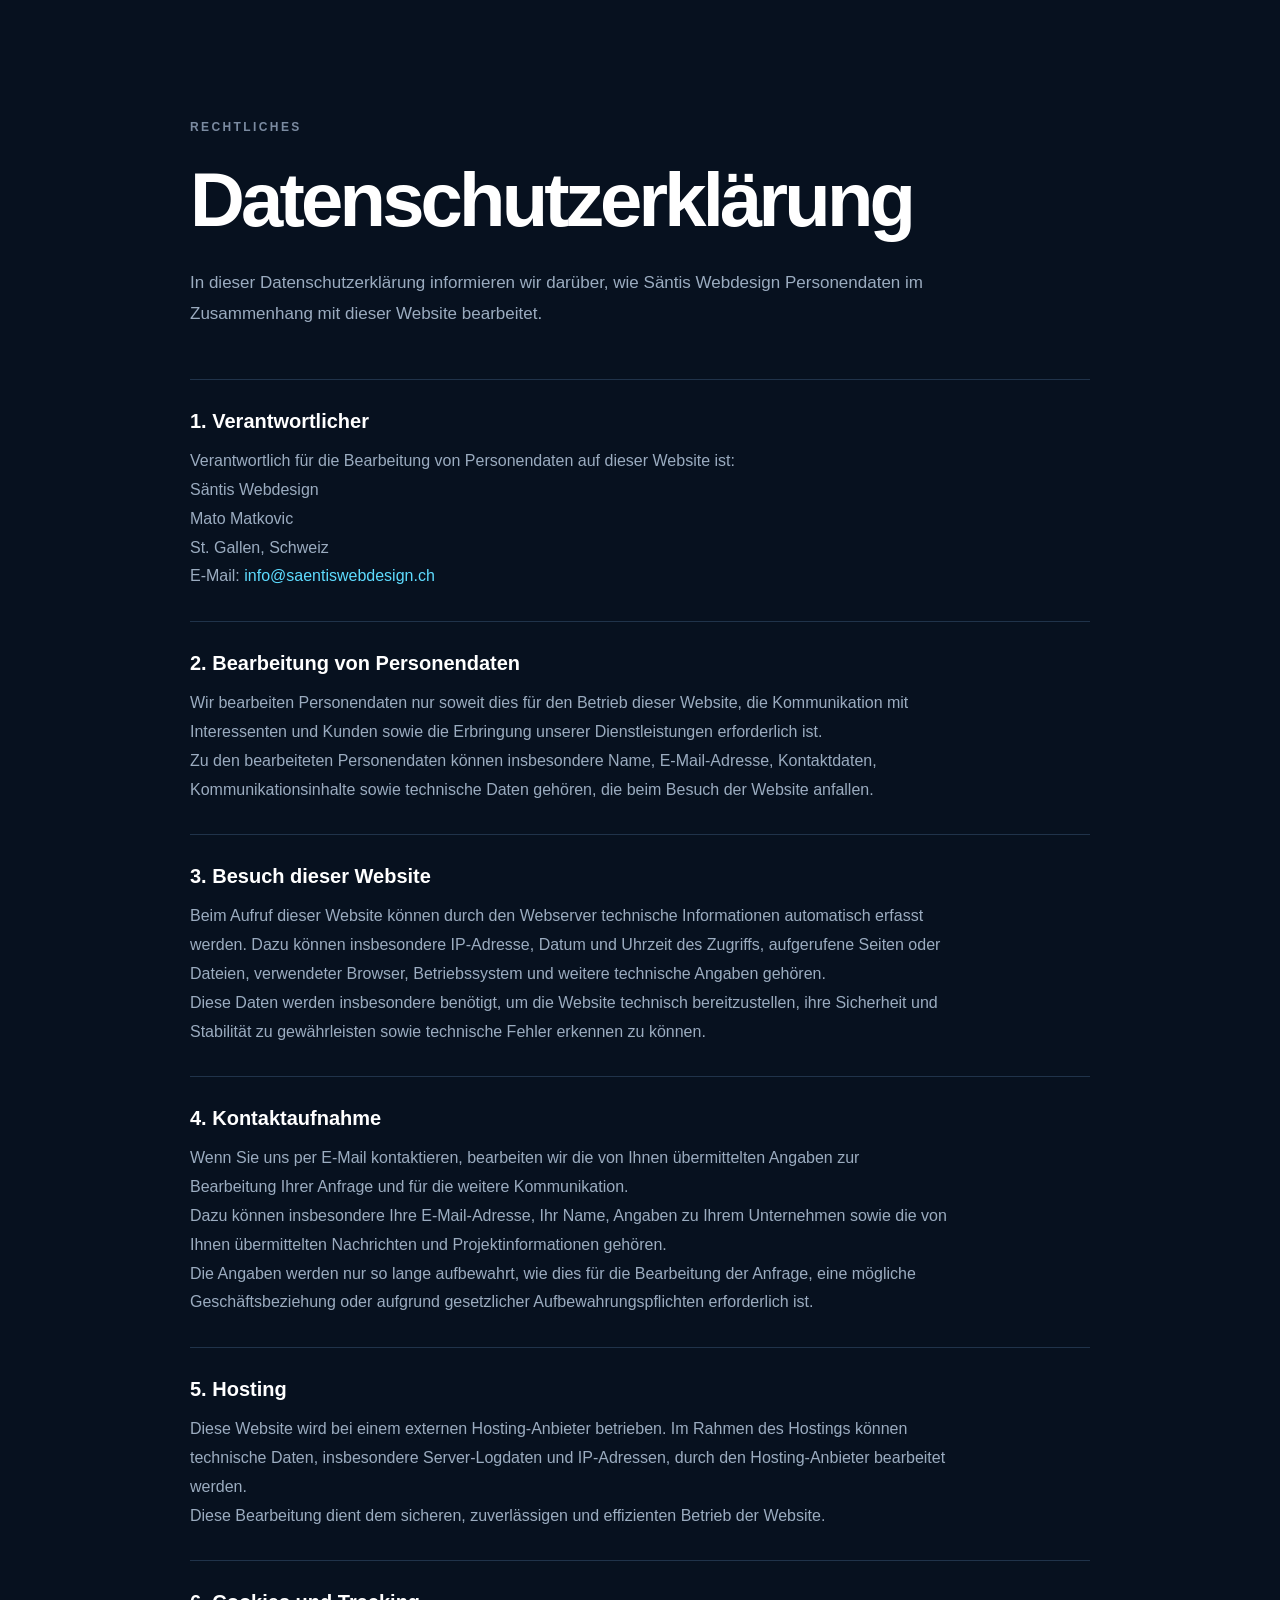
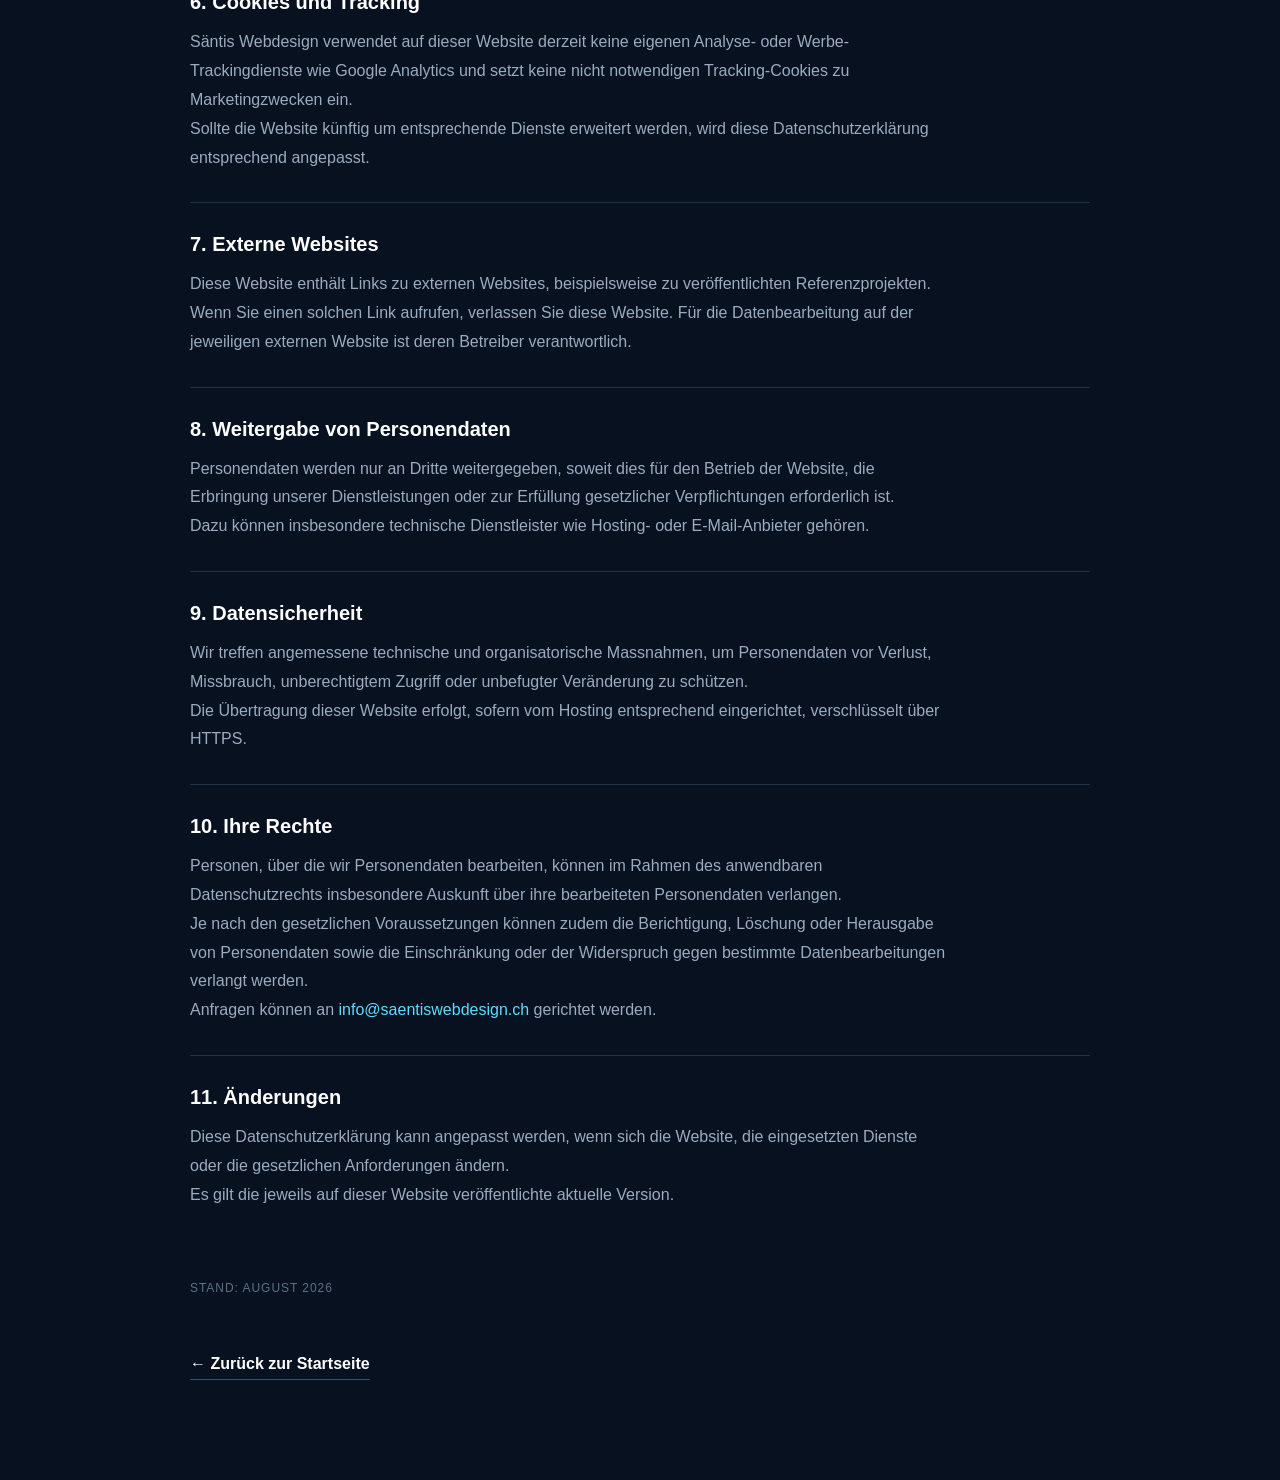
==== datenschutz.html @ 64144d72 "Saentis Webdesign Version 1.1" ====
<!DOCTYPE html>
<html lang="de">

<head>
    <meta charset="UTF-8">
    <meta name="viewport" content="width=device-width, initial-scale=1.0">

    <title>Datenschutz | Säntis Webdesign</title>

    <meta
        name="description"
        content="Datenschutzerklärung von Säntis Webdesign."
    >

    <meta name="robots" content="noindex, follow">
    <meta name="theme-color" content="#07111f">

    <link rel="stylesheet" href="style.css?v=1.1">
</head>

<body>

<main class="legal-page">

    <div class="legal-container">

        <p class="section-index">
            RECHTLICHES
        </p>

        <h1>Datenschutzerklärung</h1>

        <p class="legal-intro">
            In dieser Datenschutzerklärung informieren wir darüber,
            wie Säntis Webdesign Personendaten im Zusammenhang mit
            dieser Website bearbeitet.
        </p>


        <!-- ==========================================
             1. VERANTWORTLICHER
        =========================================== -->

        <section class="legal-section">

            <h2>1. Verantwortlicher</h2>

            <p>
                Verantwortlich für die Bearbeitung von Personendaten
                auf dieser Website ist:
            </p>

            <p>
                Säntis Webdesign<br>
                Mato Matkovic<br>
                St. Gallen, Schweiz
            </p>

            <p>
                E-Mail:
                <a href="mailto:info@saentiswebdesign.ch">
                    info@saentiswebdesign.ch
                </a>
            </p>

        </section>


        <!-- ==========================================
             2. ALLGEMEINE DATENBEARBEITUNG
        =========================================== -->

        <section class="legal-section">

            <h2>2. Bearbeitung von Personendaten</h2>

            <p>
                Wir bearbeiten Personendaten nur soweit dies für den
                Betrieb dieser Website, die Kommunikation mit
                Interessenten und Kunden sowie die Erbringung unserer
                Dienstleistungen erforderlich ist.
            </p>

            <p>
                Zu den bearbeiteten Personendaten können insbesondere
                Name, E-Mail-Adresse, Kontaktdaten, Kommunikationsinhalte
                sowie technische Daten gehören, die beim Besuch der
                Website anfallen.
            </p>

        </section>


        <!-- ==========================================
             3. WEBSITE / SERVER LOGS
        =========================================== -->

        <section class="legal-section">

            <h2>3. Besuch dieser Website</h2>

            <p>
                Beim Aufruf dieser Website können durch den Webserver
                technische Informationen automatisch erfasst werden.
                Dazu können insbesondere IP-Adresse, Datum und Uhrzeit
                des Zugriffs, aufgerufene Seiten oder Dateien,
                verwendeter Browser, Betriebssystem und weitere
                technische Angaben gehören.
            </p>

            <p>
                Diese Daten werden insbesondere benötigt, um die Website
                technisch bereitzustellen, ihre Sicherheit und Stabilität
                zu gewährleisten sowie technische Fehler erkennen zu
                können.
            </p>

        </section>


        <!-- ==========================================
             4. KONTAKTAUFNAHME
        =========================================== -->

        <section class="legal-section">

            <h2>4. Kontaktaufnahme</h2>

            <p>
                Wenn Sie uns per E-Mail kontaktieren, bearbeiten wir die
                von Ihnen übermittelten Angaben zur Bearbeitung Ihrer
                Anfrage und für die weitere Kommunikation.
            </p>

            <p>
                Dazu können insbesondere Ihre E-Mail-Adresse, Ihr Name,
                Angaben zu Ihrem Unternehmen sowie die von Ihnen
                übermittelten Nachrichten und Projektinformationen
                gehören.
            </p>

            <p>
                Die Angaben werden nur so lange aufbewahrt, wie dies für
                die Bearbeitung der Anfrage, eine mögliche
                Geschäftsbeziehung oder aufgrund gesetzlicher
                Aufbewahrungspflichten erforderlich ist.
            </p>

        </section>


        <!-- ==========================================
             5. HOSTING
        =========================================== -->

        <section class="legal-section">

            <h2>5. Hosting</h2>

            <p>
                Diese Website wird bei einem externen Hosting-Anbieter
                betrieben. Im Rahmen des Hostings können technische
                Daten, insbesondere Server-Logdaten und IP-Adressen,
                durch den Hosting-Anbieter bearbeitet werden.
            </p>

            <p>
                Diese Bearbeitung dient dem sicheren, zuverlässigen und
                effizienten Betrieb der Website.
            </p>

        </section>


        <!-- ==========================================
             6. COOKIES / TRACKING
        =========================================== -->

        <section class="legal-section">

            <h2>6. Cookies und Tracking</h2>

            <p>
                Säntis Webdesign verwendet auf dieser Website derzeit
                keine eigenen Analyse- oder Werbe-Trackingdienste wie
                Google Analytics und setzt keine nicht notwendigen
                Tracking-Cookies zu Marketingzwecken ein.
            </p>

            <p>
                Sollte die Website künftig um entsprechende Dienste
                erweitert werden, wird diese Datenschutzerklärung
                entsprechend angepasst.
            </p>

        </section>


        <!-- ==========================================
             7. EXTERNE LINKS
        =========================================== -->

        <section class="legal-section">

            <h2>7. Externe Websites</h2>

            <p>
                Diese Website enthält Links zu externen Websites,
                beispielsweise zu veröffentlichten Referenzprojekten.
            </p>

            <p>
                Wenn Sie einen solchen Link aufrufen, verlassen Sie
                diese Website. Für die Datenbearbeitung auf der
                jeweiligen externen Website ist deren Betreiber
                verantwortlich.
            </p>

        </section>


        <!-- ==========================================
             8. WEITERGABE
        =========================================== -->

        <section class="legal-section">

            <h2>8. Weitergabe von Personendaten</h2>

            <p>
                Personendaten werden nur an Dritte weitergegeben,
                soweit dies für den Betrieb der Website, die Erbringung
                unserer Dienstleistungen oder zur Erfüllung gesetzlicher
                Verpflichtungen erforderlich ist.
            </p>

            <p>
                Dazu können insbesondere technische Dienstleister wie
                Hosting- oder E-Mail-Anbieter gehören.
            </p>

        </section>


        <!-- ==========================================
             9. DATENSICHERHEIT
        =========================================== -->

        <section class="legal-section">

            <h2>9. Datensicherheit</h2>

            <p>
                Wir treffen angemessene technische und organisatorische
                Massnahmen, um Personendaten vor Verlust, Missbrauch,
                unberechtigtem Zugriff oder unbefugter Veränderung zu
                schützen.
            </p>

            <p>
                Die Übertragung dieser Website erfolgt, sofern vom
                Hosting entsprechend eingerichtet, verschlüsselt über
                HTTPS.
            </p>

        </section>


        <!-- ==========================================
             10. RECHTE
        =========================================== -->

        <section class="legal-section">

            <h2>10. Ihre Rechte</h2>

            <p>
                Personen, über die wir Personendaten bearbeiten, können
                im Rahmen des anwendbaren Datenschutzrechts insbesondere
                Auskunft über ihre bearbeiteten Personendaten verlangen.
            </p>

            <p>
                Je nach den gesetzlichen Voraussetzungen können zudem
                die Berichtigung, Löschung oder Herausgabe von
                Personendaten sowie die Einschränkung oder der
                Widerspruch gegen bestimmte Datenbearbeitungen verlangt
                werden.
            </p>

            <p>
                Anfragen können an
                <a href="mailto:info@saentiswebdesign.ch">
                    info@saentiswebdesign.ch
                </a>
                gerichtet werden.
            </p>

        </section>


        <!-- ==========================================
             11. ÄNDERUNGEN
        =========================================== -->

        <section class="legal-section">

            <h2>11. Änderungen</h2>

            <p>
                Diese Datenschutzerklärung kann angepasst werden,
                wenn sich die Website, die eingesetzten Dienste oder
                die gesetzlichen Anforderungen ändern.
            </p>

            <p>
                Es gilt die jeweils auf dieser Website veröffentlichte
                aktuelle Version.
            </p>

        </section>


        <p class="legal-update">
            Stand: August 2026
        </p>


        <a class="legal-back" href="index.html">
            ← Zurück zur Startseite
        </a>

    </div>

</main>

</body>
</html>
---- style.css ----
/* ==================================================
   SÄNTIS WEBDESIGN — VERSION 1.1
   Strukturiert, responsiv, ohne doppelte Regelblöcke
================================================== */

/* ==================================================
   1. DESIGN TOKENS
================================================== */
:root {
    --navy: #07111f;
    --navy-2: #0b1829;
    --navy-3: #10243a;
    --blue: #2f80ff;
    --cyan: #5edcff;
    --ink: #0c1a2f;
    --muted: #65758c;
    --line: #dce4ee;
    --soft: #f3f6fa;
    --white: #fff;

    --max: 1440px;
    --section-x: clamp(20px, 3vw, 42px);
    --section-y: clamp(92px, 8vw, 140px);

    --r-sm: 10px;
    --r-md: 16px;
    --r-lg: 22px;
    --r-xl: 28px;

    --shadow: 0 24px 70px rgba(11, 34, 66, .12);
    --ease: cubic-bezier(.2, .75, .25, 1);
}

/* ==================================================
   2. RESET / GLOBAL
================================================== */
* { box-sizing: border-box; }
html { scroll-behavior: smooth; scroll-padding-top: 92px; }
body {
    margin: 0;
    overflow-x: hidden;
    font-family: Inter, ui-sans-serif, -apple-system, BlinkMacSystemFont, "Segoe UI", sans-serif;
    color: var(--ink);
    background: var(--white);
}
a { color: inherit; text-decoration: none; }
img { display: block; max-width: 100%; }
button { font: inherit; }
::selection { color: var(--navy); background: var(--cyan); }

.container { width: min(100%, var(--max)); margin-inline: auto; }
.section { padding: var(--section-y) var(--section-x); }

.section-index,
.kicker {
    margin: 0;
    color: #7b8ba1;
    font-size: 12px;
    font-weight: 800;
    letter-spacing: .2em;
    text-transform: uppercase;
}
.section-index { margin-bottom: 28px; }
.section-index.light { color: #7891ae; }

.section-lead {
    max-width: 520px;
    margin: 0;
    color: var(--muted);
    font-size: 17px;
    line-height: 1.75;
}

.title { margin: 0; letter-spacing: -.045em; }
.title-section { font-size: clamp(42px, 4.4vw, 68px); line-height: 1.03; }
.title-section span { color: var(--blue); }
.title-display { font-size: clamp(44px, 4.6vw, 70px); line-height: 1.02; letter-spacing: -.05em; }
.title-display span { color: var(--cyan); }

/* ==================================================
   3. HEADER / NAVIGATION
================================================== */
.header {
    position: fixed;
    inset: 0 0 auto;
    z-index: 1000;
    height: 94px;
    background: linear-gradient(180deg, rgba(7,17,31,.88), transparent);
    transition: height .3s var(--ease), background .3s var(--ease), border-color .3s var(--ease);
}

.header.scrolled {
    height: 80px;
    background: rgba(7,17,31,.96);
    border-bottom: 1px solid rgba(255,255,255,.08);
    backdrop-filter: blur(18px);
}

.nav {
    display: flex;
    align-items: center;
    gap: 36px;
    height: 100%;
    max-width: var(--max);
    margin: auto;
    padding-inline: var(--section-x);
}

.logo {
    display: grid;
    place-items: center;
    width: 96px;
    height: 76px;
    margin-right: auto;
}

.logo img {
    width: 68px;
    height: 68px;
    object-fit: contain;
    filter: saturate(.96) contrast(1.04);
    transition: transform .25s var(--ease), filter .25s var(--ease);
}

.logo:is(:hover,:focus-visible) img {
    transform: translateY(-1px) scale(1.04);
    filter: saturate(1.08) drop-shadow(0 0 14px rgba(94,220,255,.2));
}

.nav-links {
    display: flex;
    align-items: center;
    gap: 34px;
    margin: 0;
    padding: 0;
    list-style: none;
}

.nav-links a {
    position: relative;
    display: inline-flex;
    align-items: center;
    padding: 12px 0;
    color: #cbd6e5;
    font-size: 15px;
    font-weight: 700;
    transition: color .22s var(--ease), transform .22s var(--ease);
}

.nav-links a::after {
    content: "";
    position: absolute;
    left: 0;
    bottom: 5px;
    width: 100%;
    height: 2px;
    border-radius: 999px;
    background: linear-gradient(90deg, var(--cyan), #a9efff);
    box-shadow: 0 0 12px rgba(94,220,255,.45);
    transform: scaleX(0);
    transform-origin: left;
    transition: transform .25s var(--ease);
}

.nav-links a:is(:hover,:focus-visible) {
    color: #fff;
    transform: translateY(-1px);
}

.nav-links a:is(:hover,:focus-visible)::after {
    transform: scaleX(1);
}

.nav-cta {
    display: inline-flex;
    align-items: center;
    min-height: 48px;
    padding: 0 20px;
    color: #fff;
    border: 1px solid rgba(255,255,255,.2);
    border-radius: 999px;
    font-size: 14px;
    font-weight: 800;
    transition: transform .22s var(--ease), background .22s var(--ease), border-color .22s var(--ease);
}

.nav-cta:is(:hover,:focus-visible) {
    transform: translateY(-2px);
    background: rgba(94,220,255,.08);
    border-color: rgba(94,220,255,.5);
}

.burger {
    display: none;
    padding: 8px;
    border: 0;
    background: none;
    cursor: pointer;
}

.burger span {
    display: block;
    width: 28px;
    height: 2px;
    margin: 6px;
    background: #fff;
    transition: transform .25s var(--ease), opacity .2s ease;
}

/* ==================================================
   4. HERO
================================================== */
.hero {
    position: relative;
    display: grid;
    align-items: center;
    min-height: 100svh;
    padding: 140px 0 78px;
    overflow: hidden;
    color: #fff;
    background: radial-gradient(circle at 72% 34%, #143760 0, #0b2039 27%, var(--navy) 62%);
}

.hero::after {
    content: "";
    position: absolute;
    inset: 0;
    background-image:
        linear-gradient(rgba(255,255,255,.035) 1px, transparent 1px),
        linear-gradient(90deg, rgba(255,255,255,.035) 1px, transparent 1px);
    background-size: 72px 72px;
    mask-image: linear-gradient(to bottom, #000, transparent 92%);
    pointer-events: none;
}

.hero-orb {
    position: absolute;
    border-radius: 50%;
    filter: blur(90px);
    opacity: .18;
}

.orb-a {
    top: 80px;
    right: -160px;
    width: 500px;
    height: 500px;
    background: var(--blue);
}

.orb-b {
    bottom: -80px;
    left: -180px;
    width: 320px;
    height: 320px;
    background: var(--cyan);
}

.hero-inner {
    position: relative;
    z-index: 2;
    display: grid;
    grid-template-columns: .9fr 1.1fr;
    align-items: center;
    gap: clamp(45px, 5vw, 80px);
    width: min(var(--max), calc(100% - 84px));
    margin: auto;
}

.kicker {
    display: flex;
    align-items: center;
    gap: 10px;
    color: #9bb1ca;
}

.kicker span {
    width: 28px;
    height: 1px;
    background: var(--cyan);
}

.hero h1 {
    max-width: 760px;
    margin: 28px 0;
    font-size: clamp(48px, 5.2vw, 82px);
    line-height: .98;
    letter-spacing: -.055em;
}

.hero h1 em {
    display: block;
    color: var(--cyan);
    font-style: normal;
}

.hero-lead {
    max-width: 650px;
    margin: 0;
    color: #aab9cb;
    font-size: 19px;
    line-height: 1.75;
}

.hero-actions {
    display: flex;
    gap: 12px;
    margin-top: 36px;
}

.btn {
    display: inline-flex;
    align-items: center;
    justify-content: center;
    min-height: 54px;
    padding: 0 22px;
    border-radius: var(--r-sm);
    font-size: 14px;
    font-weight: 800;
    transition: transform .22s var(--ease), box-shadow .22s var(--ease), border-color .22s var(--ease);
}

.btn:is(:hover,:focus-visible) {
    transform: translateY(-2px);
}

.btn-primary {
    color: var(--navy);
    background: #fff;
    box-shadow: 0 12px 32px rgba(0,0,0,.12);
}

.btn-primary span { display: none; }

.btn-ghost {
    color: #d9e3ee;
    border: 1px solid rgba(255,255,255,.16);
}

.btn-ghost:is(:hover,:focus-visible) {
    border-color: rgba(94,220,255,.45);
}

.hero-proof {
    display: flex;
    margin-top: 48px;
    color: #8396ac;
    font-size: 12px;
    letter-spacing: .08em;
    text-transform: uppercase;
}

.hero-proof span {
    padding: 0 18px;
    border-left: 1px solid rgba(255,255,255,.14);
}

.hero-proof span:first-child {
    padding-left: 0;
    border: 0;
}

/* ==================================================
   5. HERO MOCKUP
================================================== */
.hero-stage {
    position: relative;
    display: grid;
    place-items: center;
    min-height: 650px;
}

.stage-glow {
    position: absolute;
    width: 78%;
    height: 72%;
    background: #287fff;
    filter: blur(115px);
    opacity: .16;
}

.desktop-frame {
    width: 88%;
    aspect-ratio: 1.22;
    overflow: hidden;
    background: #dce7f7;
    border: 1px solid rgba(255,255,255,.22);
    border-radius: 18px;
    box-shadow: 0 40px 100px rgba(0,0,0,.42);
    transform: perspective(1400px) rotateY(-4deg) rotateX(1.5deg);
    transition: transform .45s var(--ease), box-shadow .45s var(--ease);
}

.frame-bar,
.case-bar {
    display: flex;
    align-items: center;
}

.frame-bar {
    gap: 7px;
    height: 42px;
    padding: 0 14px;
    background: #172c48;
}

.frame-bar i,
.case-bar i {
    border-radius: 50%;
}

.frame-bar i {
    width: 8px;
    height: 8px;
    background: #71849c;
}

.frame-bar span,
.case-bar span {
    margin: auto;
    font-size: 10px;
}

.frame-bar span { color: #8192a8; }

.frame-page {
    height: calc(100% - 42px);
    padding: 28px 34px;
    color: #0b1930;
    background: #f6f9ff;
}

.demo-nav {
    display: flex;
    align-items: center;
    justify-content: space-between;
    font-size: 13px;
    letter-spacing: .18em;
}

.demo-nav div {
    display: flex;
    gap: 8px;
}

.demo-nav i {
    width: 24px;
    height: 3px;
    border-radius: 4px;
    background: #d2dceb;
}

.demo-hero {
    padding: 55px 16px 42px;
}

.demo-hero small {
    color: var(--blue);
    font-weight: 800;
    letter-spacing: .2em;
}

.demo-hero strong {
    display: block;
    margin: 15px 0;
    font-size: 42px;
    line-height: 1.02;
    letter-spacing: -.05em;
}

.demo-hero strong span {
    display: block;
    color: var(--blue);
}

.demo-hero p { color: #7b899c; }

.demo-hero button {
    padding: 12px 18px;
    color: #fff;
    background: var(--blue);
    border: 0;
    border-radius: 7px;
    font-weight: 700;
}

.demo-row {
    display: grid;
    grid-template-columns: repeat(3,1fr);
    gap: 12px;
}

.demo-row i {
    height: 82px;
    background: #fff;
    border: 1px solid #e6ebf2;
    border-radius: 12px;
}

.phone-frame {
    position: absolute;
    right: -1%;
    bottom: 3%;
    width: 25%;
    aspect-ratio: .52;
    padding: 32px 15px 18px;
    overflow: hidden;
    background: var(--navy);
    border: 5px solid #1b2b40;
    border-radius: 28px;
    box-shadow: 0 30px 70px rgba(0,0,0,.5);
    transition: transform .45s var(--ease), box-shadow .45s var(--ease);
}

.phone-notch {
    position: absolute;
    top: 8px;
    left: 50%;
    width: 36%;
    height: 8px;
    background: #26384d;
    border-radius: 8px;
    transform: translateX(-50%);
}

.phone-brand {
    font-size: 9px;
    font-weight: 900;
    letter-spacing: .2em;
}

.phone-copy { margin-top: 55px; }

.phone-copy small {
    color: var(--cyan);
    font-size: 7px;
    letter-spacing: .18em;
}

.phone-copy b {
    display: block;
    margin: 9px 0 25px;
    font-size: 24px;
    line-height: 1;
}

.phone-copy b span {
    display: block;
    color: var(--cyan);
}

.phone-copy i {
    display: block;
    height: 45px;
    margin: 8px 0;
    background: #10243d;
    border: 1px solid #1b3859;
    border-radius: 8px;
}

.stage-annotations {
    position: absolute;
    inset: 0;
    pointer-events: none;
}

.stage-annotation {
    position: absolute;
    display: flex;
    align-items: center;
    gap: 12px;
    min-width: 176px;
    padding: 12px 14px;
    color: #fff;
    background: rgba(6,15,27,.93);
    border: 1px solid rgba(255,255,255,.1);
    border-radius: 12px;
    box-shadow: 0 18px 45px rgba(0,0,0,.22);
    backdrop-filter: blur(12px);
    transition: transform .4s var(--ease), border-color .4s var(--ease), background .4s var(--ease);
}

.annotation-index {
    display: grid;
    place-items: center;
    width: 34px;
    height: 34px;
    color: var(--cyan);
    background: #0f3b46;
    border-radius: 9px;
    font-size: 11px;
    font-weight: 900;
}

.annotation-copy {
    display: grid;
    gap: 3px;
}

.annotation-copy b { font-size: 12px; }
.annotation-copy small { color: #8193a8; font-size: 9px; }

.annotation-responsive { top: 8%; right: 2%; }
.annotation-performance { bottom: 11%; left: -1%; }
.annotation-individual { right: 2%; bottom: 4%; }

.scroll-cue {
    position: absolute;
    bottom: 24px;
    left: 50%;
    z-index: 3;
    display: flex;
    flex-direction: column;
    align-items: center;
    gap: 9px;
    color: #70839a;
    font-size: 9px;
    letter-spacing: .2em;
    transform: translateX(-50%);
}

.scroll-cue span {
    width: 1px;
    height: 34px;
    background: linear-gradient(var(--cyan),transparent);
}

@media (hover:hover) and (pointer:fine) {
    .hero-stage:hover .desktop-frame {
        transform: perspective(1400px) rotateY(-2deg) rotateX(.5deg) translateY(-4px);
        box-shadow: 0 50px 120px rgba(0,0,0,.46);
    }

    .hero-stage:hover .phone-frame {
        transform: translate(4px,-7px);
        box-shadow: 0 38px 80px rgba(0,0,0,.54);
    }

    .hero-stage:hover .stage-annotation {
        border-color: rgba(94,220,255,.22);
    }

    .hero-stage:hover .annotation-responsive { transform: translate(5px,-4px); }
    .hero-stage:hover .annotation-performance { transform: translate(-5px,4px); }
    .hero-stage:hover .annotation-individual { transform: translate(5px,4px); }
}

/* ==================================================
   6. POSITIONIERUNG
================================================== */
.positioning {
    padding: 120px var(--section-x) 126px;
    background: #fff;
}

.title-positioning {
    max-width: 1220px;
    font-size: clamp(42px,4.8vw,74px);
    line-height: 1.05;
}

.title-positioning span { color: #a8b4c3; }

.positioning-points {
    display: grid;
    grid-template-columns: repeat(2,minmax(0,1fr));
    gap: 22px;
    max-width: 980px;
    margin: 54px 0 0 auto;
}

.positioning-point {
    display: grid;
    grid-template-columns: 42px 1fr;
    gap: 18px;
    padding: 28px;
    border: 1px solid #e0e7ef;
    border-radius: 20px;
    background: linear-gradient(180deg,#fff,#fbfcfe);
}

.positioning-point > span {
    color: var(--blue);
    font-size: 11px;
    font-weight: 900;
}

.positioning-point h3 {
    margin: 0 0 12px;
    font-size: 20px;
    line-height: 1.35;
    letter-spacing: -.02em;
}

.positioning-point p {
    margin: 0;
    color: var(--muted);
    font-size: 16px;
    line-height: 1.72;
}

/* ==================================================
   7. LEISTUNGEN
================================================== */
.services { background: var(--soft); }

.section-top,
.process-head {
    display: grid;
    grid-template-columns: 1fr 1fr;
    align-items: end;
    gap: 80px;
    margin-bottom: 64px;
}

.section-top .section-index,
.process-head .section-index {
    grid-column: 1/-1;
}

.service-showcase {
    display: grid;
    grid-template-columns: 1.35fr .65fr;
    gap: 18px;
}

.service-main,
.service-panel {
    position: relative;
    overflow: hidden;
    background: #fff;
    border: 1px solid #dfe6ef;
    border-radius: 24px;
}

.service-main {
    min-height: 590px;
    padding: 48px;
}

.service-meta {
    display: flex;
    justify-content: space-between;
    color: #8796aa;
    font-size: 11px;
    font-weight: 800;
    letter-spacing: .14em;
}

.service-main h3 {
    max-width: 650px;
    margin: 90px 0 22px;
    font-size: 44px;
    line-height: 1.08;
    letter-spacing: -.04em;
}

.service-main > p {
    max-width: 600px;
    margin: 0;
    color: var(--muted);
    font-size: 16px;
    line-height: 1.75;
}

.service-tags {
    display: flex;
    flex-wrap: wrap;
    gap: 8px;
    margin-top: 28px;
}

.service-tags span,
.about-values span {
    padding: 8px 10px;
    border-radius: 999px;
    font-size: 11px;
}

.service-tags span {
    color: #617086;
    border: 1px solid #dfe6ef;
}

.service-device-preview {
    position: absolute;
    right: 24px;
    bottom: 22px;
    width: 47%;
    height: 245px;
}

.preview-desktop,
.preview-tablet,
.preview-phone {
    position: absolute;
    overflow: hidden;
    background: #eef5ff;
    border: 1px solid #cfe0fb;
    box-shadow: 0 20px 50px rgba(29,75,135,.12);
}

.preview-desktop {
    right: 0;
    bottom: 0;
    width: 90%;
    height: 72%;
    border-radius: 16px;
}

.preview-tablet {
    left: 3%;
    bottom: 4%;
    width: 34%;
    height: 60%;
    border-radius: 14px;
}

.preview-phone {
    right: 4%;
    bottom: 4%;
    width: 16%;
    height: 48%;
    border-radius: 12px;
}

.preview-desktop span,
.preview-tablet span,
.preview-phone span {
    display: block;
    height: 16%;
    background: linear-gradient(90deg,#0d2340,var(--blue));
}

.preview-desktop i,
.preview-tablet i,
.preview-phone i {
    display: block;
    margin: 8% 8% 0;
    background: #d6e7ff;
    border-radius: 6px;
}

.preview-desktop i:nth-of-type(1) { width: 52%; height: 16%; }
.preview-desktop i:nth-of-type(2) { width: 78%; height: 8%; }
.preview-desktop i:nth-of-type(3) { width: 64%; height: 8%; }
.preview-tablet i { width: 70%; height: 12%; }
.preview-phone i { width: 68%; height: 10%; }

.service-side {
    display: grid;
    gap: 18px;
}

.service-panel {
    min-height: 286px;
    padding: 38px;
}

.service-panel > span {
    color: #8c9aab;
    font-size: 11px;
    font-weight: 800;
}

.service-panel h3 {
    margin: 55px 0 12px;
    font-size: 28px;
    letter-spacing: -.03em;
}

.service-panel p {
    max-width: 450px;
    margin: 0;
    color: var(--muted);
    line-height: 1.65;
}

.service-panel-dark {
    color: #fff;
    background: var(--navy);
    border-color: #14263c;
}

.service-panel-dark p { color: #8fa1b7; }

.device-lines,
.signal {
    position: absolute;
    right: 30px;
    display: flex;
    align-items: end;
}

.device-lines {
    top: 30px;
    gap: 7px;
}

.device-lines i {
    display: block;
    border: 2px solid #d7e6ff;
    border-radius: 4px;
}

.device-lines i:nth-child(1) { width: 38px; height: 27px; }
.device-lines i:nth-child(2) { width: 22px; height: 32px; }
.device-lines i:nth-child(3) { width: 13px; height: 25px; }

.signal {
    top: 35px;
    right: 34px;
    gap: 5px;
    height: 38px;
}

.signal i {
    width: 6px;
    background: var(--cyan);
    border-radius: 5px;
}

.signal i:nth-child(1) { height: 10px; }
.signal i:nth-child(2) { height: 18px; }
.signal i:nth-child(3) { height: 27px; }
.signal i:nth-child(4) { height: 37px; }

.service-strip {
    display: flex;
    align-items: center;
    justify-content: space-between;
    padding: 28px 8px 0;
    color: #5f6e81;
    font-size: 12px;
    letter-spacing: .08em;
    text-transform: uppercase;
}

.service-strip i {
    width: 4px;
    height: 4px;
    background: var(--blue);
    border-radius: 50%;
}

/* ==================================================
   8. REFERENZ / CASE STUDY
================================================== */
.case {
    padding: 136px var(--section-x);
    color: #fff;
    background: var(--navy);
}

.case-inner {
    display: grid;
    grid-template-columns: .68fr 1.32fr;
    align-items: center;
    gap: 80px;
}

.case-copy h2 { margin: 0 0 26px; }

.case-intro {
    margin: 0;
    color: #92a4ba;
    font-size: 17px;
    line-height: 1.75;
}

.case-story {
    display: grid;
    margin: 34px 0 28px;
    border-top: 1px solid #203149;
}

.case-story article {
    display: grid;
    grid-template-columns: 120px 1fr;
    gap: 18px;
    padding: 19px 0;
    border-bottom: 1px solid #203149;
}

.case-story span {
    color: var(--cyan);
    font-size: 10px;
    font-weight: 800;
    letter-spacing: .14em;
}

.case-story p {
    margin: 0;
    color: #a8b6c8;
    font-size: 13px;
    line-height: 1.6;
}

.case-scope {
    margin-bottom: 26px;
    color: #6f89a8;
    font-size: 10px;
    font-weight: 700;
    letter-spacing: .12em;
    text-transform: uppercase;
}

.case-link {
    display: inline-flex;
    align-items: center;
    gap: 12px;
    padding-bottom: 7px;
    border-bottom: 1px solid #35516f;
    font-weight: 800;
    transition: color .22s var(--ease), border-color .22s var(--ease);
}

.case-link span { color: var(--cyan); }

.case-link:is(:hover,:focus-visible) {
    color: var(--cyan);
    border-color: var(--cyan);
}

.case-visual {
    position: relative;
    padding: 34px 34px 56px 0;
}

.case-browser {
    overflow: hidden;
    background: #10233a;
    border: 1px solid #243a55;
    border-radius: 20px;
    box-shadow: 0 50px 100px rgba(0,0,0,.35);
    transform: rotate(.7deg);
}

.case-bar {
    gap: 6px;
    height: 42px;
    padding: 0 14px;
    background: #0d1c2f;
}

.case-bar i {
    width: 7px;
    height: 7px;
    background: #52657c;
}

.case-bar span { color: #6e8299; }

.case-browser img {
    width: 100%;
    aspect-ratio: 2/1;
    object-fit: cover;
    object-position: top center;
    background: #10233a;
}

.case-phone {
    position: absolute;
    right: 0;
    bottom: 34px;
    z-index: 3;
    width: 26%;
    aspect-ratio: .53;
    padding: 18px 8px 8px;
    background: #091625;
    border: 5px solid #223b5b;
    border-radius: 28px;
    box-shadow: 0 28px 70px rgba(0,0,0,.42);
    transform: rotate(2deg);
}

.case-phone-notch {
    position: absolute;
    top: 8px;
    left: 50%;
    width: 40%;
    height: 7px;
    border-radius: 999px;
    background: #324966;
    transform: translateX(-50%);
}

.case-phone-screen {
    width: 100%;
    height: 100%;
    overflow: hidden;
    border-radius: 18px;
    background: #fff;
}

.case-phone-screen img {
    width: 100%;
    height: 100%;
    object-fit: cover;
    object-position: top center;
}

.case-label {
    position: absolute;
    right: 18%;
    bottom: 6px;
    z-index: 4;
    min-width: 200px;
    padding: 15px 20px;
    color: var(--ink);
    background: #fff;
    border-radius: 12px;
    box-shadow: 0 20px 50px rgba(0,0,0,.22);
}

.case-label span {
    display: block;
    margin-bottom: 5px;
    color: var(--blue);
    font-size: 9px;
    font-weight: 900;
    letter-spacing: .16em;
}

.case-label b {
    display: block;
    font-size: 13px;
}

.case-label small {
    color: #8190a3;
    font-size: 10px;
}

/* ==================================================
   9. PROZESS
================================================== */
.process { background: #fff; }

.process-list {
    position: relative;
    display: grid;
    grid-template-columns: repeat(4,minmax(0,1fr));
    padding-top: 18px;
}

.process-line {
    position: absolute;
    top: 66px;
    left: 11.5%;
    right: 11.5%;
    height: 2px;
    overflow: hidden;
    background: #e5edf7;
    border-radius: 999px;
}

.process-line span {
    display: block;
    width: 100%;
    height: 100%;
    background: linear-gradient(90deg,var(--blue),var(--cyan));
    transform: scaleX(var(--process-progress,0));
    transform-origin: left;
    transition: transform .18s linear;
}

.process-item {
    position: relative;
    z-index: 1;
    display: grid;
    grid-template-rows: auto 1fr;
    gap: 27px;
    min-width: 0;
    padding: 0 22px 10px;
}

.process-node {
    position: relative;
    display: grid;
    place-items: center;
    width: 92px;
    height: 92px;
    margin-inline: auto;
    color: #8395ac;
    background: #fff;
    border: 1px solid #dce6f2;
    border-radius: 26px;
    box-shadow: 0 18px 40px rgba(21,54,95,.08);
    transition:
        transform .3s var(--ease),
        color .3s var(--ease),
        border-color .3s var(--ease),
        background .3s var(--ease),
        box-shadow .3s var(--ease);
}

.process-node span {
    position: absolute;
    top: 8px;
    left: 10px;
    color: #94a4b7;
    font-size: 9px;
    font-weight: 800;
}

.process-node svg {
    width: 34px;
    height: 34px;
    fill: none;
    stroke: currentColor;
    stroke-width: 1.7;
    stroke-linecap: round;
    stroke-linejoin: round;
}

.process-copy {
    text-align: center;
}

.process-eyebrow {
    display: block;
    margin-bottom: 11px;
    color: #8b9bae;
    font-size: 9px;
    font-weight: 800;
    letter-spacing: .16em;
    text-transform: uppercase;
}

.process-item h3 {
    position: relative;
    margin: 0 0 12px;
    font-size: 25px;
    line-height: 1.15;
    letter-spacing: -.03em;
    transition: color .3s var(--ease), transform .3s var(--ease);
}

.process-item h3::after {
    content: "";
    display: block;
    width: 0;
    height: 2px;
    margin: 9px auto 0;
    border-radius: 999px;
    background: var(--cyan);
    transition: width .3s var(--ease);
}

.process-item p {
    max-width: 285px;
    margin: 0 auto;
    color: var(--muted);
    font-size: 14px;
    line-height: 1.7;
}

@media (hover:hover) and (pointer:fine) {
    .process-item:hover .process-node {
        color: var(--cyan);
        background: #0b1f36;
        border-color: rgba(94,220,255,.42);
        box-shadow: 0 20px 50px rgba(47,128,255,.18), inset 0 0 30px rgba(94,220,255,.06);
        transform: translateY(-6px) scale(1.04);
    }

    .process-item:hover h3 {
        color: var(--blue);
        transform: translateY(-2px);
    }

    .process-item:hover h3::after {
        width: 38px;
    }
}

.process-item:focus-within .process-node {
    outline: 2px solid rgba(47,128,255,.35);
    outline-offset: 4px;
}

/* ==================================================
   10. ÜBER MICH
================================================== */
.about {
    padding: 136px var(--section-x);
    color: #fff;
    background: var(--navy-2);
}

.about-inner {
    display: grid;
    grid-template-columns: .82fr 1.18fr;
    align-items: center;
    gap: clamp(58px, 6vw, 110px);
}

.about-signature {
    display: flex;
    flex-direction: column;
    justify-content: space-between;

    min-height: 540px;
    padding: 36px;

    background:
        radial-gradient(
            circle at 50% 40%,
            #143457,
            var(--navy-2) 64%
        );

    border: 1px solid #20334a;
    border-radius: 26px;
}


/* ==================================================
   ABOUT LOGO / FADENKREUZ
================================================== */

.about-logo-wrap {
    position: relative;

    display: grid;
    place-items: center;

    width: 420px;
    height: 360px;

    margin: 14px auto 20px;

    border: 0;
    border-radius: 0;
    box-shadow: none;
}


/* Vertikale Linie */

.about-logo-wrap::before {
    content: "";

    position: absolute;

    top: 50%;
    left: 50%;

    width: 1px;
    height: 130%;

    background:
        rgba(94, 220, 255, .14);

    transform:
        translate(-50%, -50%);
}


/* Horizontale Linie */

.about-logo-wrap::after {
    content: "";

    position: absolute;

    top: 50%;
    left: 50%;

    width: 130%;
    height: 1px;

    background:
        rgba(94, 220, 255, .14);

    transform:
        translate(-50%, -50%);
}


/* Logo */

.about-logo-wrap img {
    position: relative;
    z-index: 1;

    width: 100%;
    max-width: none;
    height: auto;

    object-fit: contain;

    /* ==========================================
       HIER LOGO EINSTELLEN

       translateX:
       negativ = links
       positiv = rechts

       translateY:
       negativ = hoch
       positiv = runter

       scale:
       1.00 = original
       1.20 = 20% grösser
       1.40 = 40% grösser
    ========================================== */

    transform:
        translateX(-4.5px)
        translateY(0px)
        scale(1.5);
}


/* ==================================================
   PERSON
================================================== */

.about-person {
    display: grid;
    gap: 5px;

    padding-top: 24px;

    border-top:
        1px solid
        #20334a;
}

.about-person-kicker {
    color: var(--cyan);

    font-size: 10px;
    font-weight: 900;
    letter-spacing: .13em;
}

.about-person strong {
    font-size: 21px;
}

.about-person small {
    color: #7890aa;

    font-size: 12px;
}


/* ==================================================
   LOCATION
================================================== */

.about-location {
    display: flex;
    justify-content: space-between;
    gap: 18px;

    margin-top: 24px;

    color: #7388a2;

    font-size: 10px;
    letter-spacing: .18em;
}


/* ==================================================
   ABOUT COPY
================================================== */

.about-copy {
    min-width: 0;
    max-width: 720px;
}

.about-copy h2 {
    margin-bottom: 28px;
}

.about-copy > p {
    max-width: 650px;

    margin:
        0
        0
        18px;

    color: #92a4ba;

    font-size: 17px;
    line-height: 1.75;
}


/* ==================================================
   VALUES
================================================== */

.about-values {
    display: flex;
    flex-wrap: wrap;
    gap: 8px;

    margin:
        28px
        0;
}

.about-values span {
    color: #9cb1c9;

    border:
        1px solid
        #20334a;
}

/* ==================================================
   11. KONTAKT
================================================== */
.contact {
    position: relative;
    overflow: hidden;
    padding: 126px var(--section-x);
    color: #fff;
    background: linear-gradient(135deg,#1f6fe5,var(--blue) 48%,#49b9ef);
}

.contact::after {
    content: "";
    position: absolute;
    top: -270px;
    right: -240px;
    width: 700px;
    height: 700px;
    border: 1px solid rgba(255,255,255,.14);
    border-radius: 50%;
    box-shadow:
        0 0 0 100px rgba(255,255,255,.03),
        0 0 0 200px rgba(255,255,255,.025);
}

.contact-inner {
    position: relative;
    z-index: 1;
}

.contact .section-index {
    color: #d3e8ff;
}

.title-contact {
    max-width: 980px;
    font-size: clamp(50px,6vw,90px);
}

.contact-inner > p {
    max-width: 680px;
    margin: 26px 0 0;
    color: #dcecff;
    font-size: 17px;
    line-height: 1.75;
}

.contact-layout {
    display: grid;
    grid-template-columns: 1.08fr .92fr;
    gap: 64px;
    align-items: start;
    max-width: 1180px;
    margin-top: 54px;
}

.contact-main {
    display: flex;
    align-items: center;
    justify-content: space-between;
    min-height: 126px;
    padding: 28px 32px;
    color: var(--ink);
    background: #fff;
    border-radius: 16px;
    box-shadow: 0 22px 50px rgba(14,60,122,.18);
    transition: transform .25s var(--ease), box-shadow .25s var(--ease);
}

.contact-main:is(:hover,:focus-visible) {
    transform: translateY(-3px);
    box-shadow: 0 28px 60px rgba(14,60,122,.25);
}

.contact-main > span {
    display: grid;
    gap: 8px;
    font-size: 20px;
    font-weight: 900;
}

.contact-main small {
    color: var(--blue);
    font-size: 9px;
    font-weight: 900;
    letter-spacing: .16em;
}

.contact-arrow {
    position: relative;
    display: grid;
    place-items: center;
    flex: 0 0 52px;
    width: 52px;
    height: 52px;
    margin-left: 20px;
    color: var(--cyan);
    background: var(--navy);
    border-radius: 50%;
    transition: transform .25s var(--ease), background .25s var(--ease);
}

.contact-arrow::before {
    content: "";
    width: 14px;
    height: 2px;
    background: currentColor;
    border-radius: 999px;
    transform: translateX(-1px);
}

.contact-arrow::after {
    content: "";
    position: absolute;
    width: 8px;
    height: 8px;
    border-top: 2px solid currentColor;
    border-right: 2px solid currentColor;
    transform: translateX(4px) rotate(45deg);
}

.contact-main:is(:hover,:focus-visible) .contact-arrow {
    transform: translateX(4px);
    background: #0b213a;
}

.contact-email {
    margin: 16px 4px 0;
    color: #dcecff;
    font-size: 13px;
}

.contact-email a {
    margin-left: 10px;
    color: #fff;
    font-weight: 800;
    border-bottom: 1px solid rgba(255,255,255,.55);
}

.contact-trust {
    padding-top: 4px;
}

.contact-trust-label {
    display: block;
    padding-bottom: 18px;
    color: #fff;
    font-size: 10px;
    font-weight: 900;
    letter-spacing: .16em;
}

.contact-trust-item {
    display: grid;
    grid-template-columns: 44px 1fr;
    gap: 14px;
    padding: 20px 0;
    border-top: 1px solid rgba(255,255,255,.18);
}

.contact-trust-item:last-child {
    border-bottom: 1px solid rgba(255,255,255,.18);
}

.contact-trust-item > b {
    color: #d7ecff;
    font-size: 12px;
}

.contact-trust-item span {
    display: grid;
    gap: 5px;
}

.contact-trust-item strong {
    font-size: 16px;
}

.contact-trust-item small {
    color: #d5e8ff;
    font-size: 12px;
    line-height: 1.5;
}

/* ==================================================
   12. FOOTER
================================================== */
footer {
    padding: 70px var(--section-x) 28px;
    color: #fff;
    background: #050c15;
}

.footer-inner {
    display: grid;
    grid-template-columns: minmax(300px,1fr) 220px 180px;
    gap: 80px;
    align-items: start;
}

.footer-brand-block {
    max-width: 360px;
}

.footer-brand {
    display: block;
    width: 140px;
    margin-bottom: 20px;
}

.footer-brand img {
    width: 100%;
    height: auto;
}

.footer-brand-block p {
    max-width: 300px;
    margin: 0 0 12px;
    color: #9aabba;
    font-size: 14px;
    line-height: 1.6;
}

.footer-brand-block > span {
    color: #5f7084;
    font-size: 11px;
    letter-spacing: .08em;
    text-transform: uppercase;
}

.footer-column {
    display: grid;
    gap: 13px;
}

.footer-column strong {
    margin-bottom: 5px;
    color: #fff;
    font-size: 12px;
    letter-spacing: .08em;
    text-transform: uppercase;
}

.footer-column a {
    width: fit-content;
    color: #9aabba;
    font-size: 13px;
    transition: color .2s ease;
}

.footer-column a:is(:hover,:focus-visible) {
    color: var(--cyan);
}

.footer-bottom {
    display: flex;
    justify-content: space-between;
    gap: 20px;
    margin-top: 55px;
    padding-top: 24px;
    border-top: 1px solid #172435;
    color: #5f7084;
    font-size: 11px;
}

/* ==================================================
   13. REVEAL
================================================== */
.reveal {
    opacity: 0;
    transform: translateY(22px);
    transition: opacity .65s var(--ease), transform .65s var(--ease);
}

.reveal.visible {
    opacity: 1;
    transform: none;
}

/* ==================================================
   14. TABLET
================================================== */
@media (max-width: 1100px) {
    .nav-links { gap: 22px; }

    .hero-inner {
        grid-template-columns: 1fr;
        gap: 22px;
        width: min(calc(100% - 52px),var(--max));
    }

    .hero-copy {
        max-width: 820px;
        margin: auto;
        text-align: center;
    }

    .kicker,
    .hero-actions,
    .hero-proof {
        justify-content: center;
    }

    .hero-stage {
        width: 100%;
        max-width: 820px;
        min-height: 540px;
        margin: auto;
    }

    .desktop-frame { width: 78%; }
    .phone-frame { right: 5%; }
    .annotation-responsive { right: 4%; }
    .annotation-performance { left: 5%; }
    .annotation-individual { right: 5%; }

    .service-showcase { grid-template-columns: 1fr; }
    .service-side { grid-template-columns: repeat(2,1fr); }
    .service-main { min-height: 520px; }

    .case-inner {
        grid-template-columns: 1fr;
        gap: 42px;
    }

    .case-copy { max-width: 820px; }

    .case-visual {
        max-width: 900px;
        width: 100%;
        margin: auto;
    }

    .process-list {
        grid-template-columns: repeat(2,1fr);
        gap: 44px 0;
    }

    .process-line { display: none; }

    .about-inner { gap: 52px; }
    .about-logo-wrap { width: 280px; height: 280px; }
    .contact-layout { gap: 42px; }
}

/* ==================================================
   15. MOBILE — ÜBERARBEITET
   Nur Mobile. Desktop bleibt unverändert.
================================================== */
@media (max-width: 800px) {

    :root {
        --section-x: 20px;
        --section-y: 82px;
    }

    html {
        scroll-padding-top: 74px;
    }

    .header,
    .header.scrolled {
        height: 74px;
        background: rgba(7,17,31,.98);
        backdrop-filter: blur(16px);
    }

    .nav {
        gap: 16px;
        padding-inline: 18px;
    }

    .nav-cta {
        display: none;
    }

    .burger {
        display: block;
        z-index: 2;
    }

    .burger[aria-expanded="true"] span:nth-child(1) {
        transform: translateY(8px) rotate(45deg);
    }

    .burger[aria-expanded="true"] span:nth-child(2) {
        opacity: 0;
    }

    .burger[aria-expanded="true"] span:nth-child(3) {
        transform: translateY(-8px) rotate(-45deg);
    }

    .nav-links {
        position: fixed;
        top: 82px;
        left: 14px;
        right: 14px;
        display: grid;
        gap: 4px;
        padding: 12px;
        background: rgba(8,25,43,.99);
        border: 1px solid #1e3855;
        border-radius: 18px;
        box-shadow: 0 24px 70px rgba(0,0,0,.32);
        opacity: 0;
        visibility: hidden;
        transform: translateY(-12px) scale(.985);
        transition: opacity .22s var(--ease), transform .22s var(--ease), visibility .22s ease;
    }

    .nav-links.active {
        opacity: 1;
        visibility: visible;
        transform: none;
    }

    .nav-links a {
        display: flex;
        justify-content: center;
        padding: 16px 15px;
        color: #fff;
        border-radius: 11px;
        text-align: center;
    }

    .hero {
        min-height: auto;
        padding: 112px 0 68px;
    }

    .hero-inner {
        width: calc(100% - 36px);
        gap: 28px;
    }

    .hero-copy {
        width: 100%;
        max-width: 680px;
        margin-inline: auto;
        text-align: center;
    }

    .kicker {
        justify-content: center;
        font-size: 10px;
        letter-spacing: .16em;
    }

    .hero h1 {
        max-width: 690px;
        margin: 22px auto 24px;
        font-size: clamp(42px,10.8vw,58px);
        line-height: .98;
        letter-spacing: -.05em;
        text-align: center;
    }

    .hero-lead {
        max-width: 640px;
        margin-inline: auto;
        font-size: 16px;
        line-height: 1.65;
        text-align: center;
    }

    .hero-actions {
        flex-direction: column;
        margin-top: 30px;
    }

    .btn {
        width: 100%;
        min-height: 58px;
    }

    .hero-proof {
        justify-content: center;
        flex-wrap: wrap;
        gap: 10px 0;
        margin-top: 34px;
        text-align: center;
    }

    .hero-proof span {
        padding-inline: 14px;
        font-size: 9px;
    }

    .hero-stage {
        min-height: 360px;
        margin-top: 4px;
    }

    .desktop-frame {
        width: 94%;
        transform: none;
    }

    .frame-page {
        padding: 22px 24px;
    }

    .demo-hero {
        padding: 34px 8px 24px;
    }

    .demo-hero strong {
        font-size: 28px;
    }

    .demo-row i {
        height: 46px;
    }

    .phone-frame {
        right: -1%;
        bottom: -2%;
        width: 25%;
        padding: 22px 9px;
        border-width: 3px;
        border-radius: 18px;
    }

    .phone-copy { margin-top: 30px; }
    .phone-copy b { font-size: 15px; }
    .phone-copy i { height: 28px; }

    .stage-annotations,
    .scroll-cue {
        display: none;
    }

    .section-index {
        margin-bottom: 22px;
        font-size: 10px;
        text-align: center;
    }

    .title-section,
    .title-positioning,
    .title-display {
        max-width: 100%;
        margin-inline: auto;
        font-size: clamp(36px,8.8vw,46px);
        text-align: center;
    }

    .section-top,
    .process-head {
        grid-template-columns: 1fr;
        gap: 20px;
        margin-bottom: 38px;
        text-align: center;
    }

    .section-top .section-index,
    .process-head .section-index {
        grid-column: auto;
    }

    .section-lead {
        margin-inline: auto;
        font-size: 15px;
        line-height: 1.65;
        text-align: center;
    }

    .positioning {
        padding: 78px 20px 84px;
    }

    .positioning-points {
        grid-template-columns: 1fr;
        gap: 14px;
        max-width: 680px;
        margin: 38px auto 0;
    }

    .positioning-point {
        display: block;
        padding: 24px 22px;
        border-radius: 18px;
        text-align: center;
    }

    .positioning-point > span {
        display: block;
        margin-bottom: 10px;
    }

    .positioning-point h3 {
        margin-inline: auto;
        font-size: 19px;
    }

    .positioning-point p {
        max-width: 560px;
        margin-inline: auto;
        font-size: 15px;
        line-height: 1.65;
    }

    .service-main,
    .service-panel {
        text-align: center;
    }

    .service-main {
        min-height: 500px;
        padding: 26px;
    }

    .service-meta {
        justify-content: center;
        gap: 20px;
    }

    .service-main h3 {
        max-width: 560px;
        margin: 52px auto 18px;
        font-size: 32px;
    }

    .service-main > p {
        max-width: 580px;
        margin-inline: auto;
        font-size: 15px;
        line-height: 1.65;
    }

    .service-tags {
        justify-content: center;
    }

    .service-device-preview {
        right: 50%;
        bottom: 14px;
        width: 64%;
        height: 165px;
        transform: translateX(50%);
    }

    .service-side {
        grid-template-columns: 1fr;
    }

    .service-panel {
        min-height: 220px;
        padding: 26px;
    }

    .service-panel h3 {
        max-width: 560px;
        margin: 38px auto 12px;
        font-size: 25px;
    }

    .service-panel p {
        margin-inline: auto;
        font-size: 15px;
    }

    .service-strip {
        display: grid;
        grid-template-columns: repeat(2,minmax(0,1fr));
        gap: 10px;
        padding: 24px 0 0;
    }

    .service-strip span {
        padding: 11px 12px;
        text-align: center;
        background: rgba(255,255,255,.72);
        border: 1px solid #dfe6ef;
        border-radius: 10px;
        font-size: 9px;
        line-height: 1.35;
    }

    .service-strip i { display: none; }

    .case {
        padding: 82px 20px;
    }

    .case-inner {
        gap: 34px;
    }

    .case-copy {
        max-width: 720px;
        margin-inline: auto;
        text-align: center;
    }

    .case-intro {
        font-size: 15px;
        line-height: 1.7;
    }

    .case-story {
        margin: 28px 0 24px;
    }

    .case-story article {
        grid-template-columns: 1fr;
        gap: 8px;
        padding: 18px 0;
        text-align: center;
    }

    .case-scope,
    .case-link {
        margin-inline: auto;
    }

    .case-visual {
        width: 100%;
        max-width: 760px;
        margin-inline: auto;
        padding: 0 18px 52px 0;
    }

    .case-browser {
        border-radius: 16px;
        transform: none;
    }

    .case-browser img {
        width: 100%;
        height: auto;
        aspect-ratio: 4/3;
        object-fit: cover;
        object-position: center 26%;
    }

    .case-phone {
        right: 0;
        bottom: 20px;
        width: 31%;
        border-width: 4px;
        border-radius: 22px;
        transform: rotate(1deg);
    }

    .case-phone-screen {
        border-radius: 14px;
    }

    .case-phone-screen img {
        width: 100%;
        height: 100%;
        object-fit: cover;
        object-position: top center;
    }

    .case-label {
        right: auto;
        left: 14px;
        bottom: 0;
        min-width: 0;
        max-width: 70%;
        padding: 12px 15px;
        text-align: left;
    }

    .process-list {
        grid-template-columns: 1fr;
        gap: 0;
        max-width: 680px;
        margin-inline: auto;
        padding: 0;
    }

    .process-line {
        display: block;
        top: 28px;
        bottom: 28px;
        left: 27px;
        right: auto;
        width: 2px;
        height: auto;
    }

    .process-line span {
        transform: scaleY(var(--process-progress,0));
        transform-origin: top;
    }

    .process-item {
        grid-template-columns: 56px 1fr;
        grid-template-rows: auto;
        gap: 18px;
        padding: 0 0 34px;
    }

    .process-node {
        width: 56px;
        height: 56px;
        margin: 0;
        border-radius: 17px;
    }

    .process-copy {
        padding-top: 2px;
        text-align: left;
    }

    .process-item h3 {
        margin-bottom: 8px;
        font-size: 23px;
    }

    .process-item h3::after {
        display: none;
    }

    .process-item p {
        max-width: none;
        margin: 0;
        font-size: 14px;
        line-height: 1.65;
    }

    .about {
        padding: 82px 20px;
    }

    .about-inner {
        grid-template-columns: 1fr;
        gap: 38px;
    }

    .about-signature {
        width: 100%;
        max-width: 620px;
        min-height: 410px;
        margin-inline: auto;
        padding: 26px;
    }

    .about-logo-wrap {
        width: min(285px,72vw);
        height: min(285px,72vw);
        margin: 10px auto 20px;
    }

    .about-copy {
        width: 100%;
        max-width: 680px;
        margin-inline: auto;
        text-align: center;
    }

    .about-copy h2 {
        max-width: 100%;
        margin-inline: auto;
        font-size: clamp(36px,8.6vw,46px);
        line-height: 1.02;
    }

    .about-copy > p {
        max-width: 620px;
        margin-inline: auto;
        font-size: 15px;
        line-height: 1.7;
    }

    .about-values {
        justify-content: center;
        margin: 24px 0;
    }

    .about-copy .case-link,
    .about-copy > a {
        margin-inline: auto;
    }

    .contact {
        padding: 86px 20px;
        text-align: center;
    }

    .title-contact {
        max-width: 680px;
        margin-inline: auto;
        font-size: clamp(42px,10.5vw,56px);
    }

    .contact-inner > p {
        max-width: 620px;
        margin-inline: auto;
        font-size: 15px;
    }

    .contact-layout {
        grid-template-columns: 1fr;
        gap: 36px;
        max-width: 680px;
        margin: 38px auto 0;
    }

    .contact-main {
        min-height: 112px;
        padding: 24px;
        text-align: left;
    }

    .contact-main > span {
        font-size: 18px;
    }

    .contact-arrow {
        flex-basis: 48px;
        width: 48px;
        height: 48px;
    }

    .contact-email {
        margin-inline: 4px;
        line-height: 1.7;
        text-align: center;
    }

    .contact-trust {
        padding-top: 0;
        text-align: center;
    }

    .contact-trust-item {
        grid-template-columns: 1fr;
        gap: 8px;
        padding: 18px 0;
        text-align: center;
    }

    footer {
        padding: 58px 20px 26px;
        text-align: center;
    }

    .footer-inner {
        grid-template-columns: 1fr 1fr;
        gap: 38px 28px;
    }

    .footer-brand-block {
        grid-column: 1/-1;
        margin-inline: auto;
    }

    .footer-brand,
    .footer-column a {
        margin-inline: auto;
    }

    .footer-bottom {
        margin-top: 42px;
    }

    .reveal {
        transform: translateY(12px);
    }
}

/* ==================================================
   16. KLEINE SMARTPHONES
================================================== */
@media (max-width: 480px) {
    :root {
        --section-x: 16px;
        --section-y: 68px;
    }

    .nav {
        padding-inline: 14px;
    }

    .hero {
        padding-top: 102px;
    }

    .hero-inner {
        width: calc(100% - 28px);
    }

    .kicker {
        font-size: 9px;
        letter-spacing: .13em;
    }

    .hero h1 {
        font-size: clamp(38px,11.5vw,50px);
    }

    .hero-lead {
        font-size: 15px;
    }

    .hero-proof span {
        padding-inline: 10px;
        font-size: 8px;
    }

    .hero-stage {
        min-height: 300px;
    }

    .frame-bar {
        height: 28px;
    }

    .frame-page {
        height: calc(100% - 28px);
        padding: 14px;
    }

    .demo-nav {
        font-size: 8px;
    }

    .demo-nav i {
        width: 12px;
    }

    .demo-hero {
        padding: 22px 4px 16px;
    }

    .demo-hero small {
        font-size: 6px;
    }

    .demo-hero strong {
        font-size: 20px;
    }

    .demo-hero p {
        margin: 8px 0;
        font-size: 8px;
    }

    .demo-hero button {
        padding: 7px 9px;
        font-size: 7px;
    }

    .demo-row {
        gap: 5px;
    }

    .demo-row i {
        height: 30px;
    }

    .phone-frame {
        width: 26%;
    }

    .positioning,
    .case,
    .about,
    .contact,
    .section {
        padding-inline: 16px;
    }

    .title-section,
    .title-positioning,
    .title-display {
        font-size: 34px;
    }

    .positioning-point {
        padding: 20px 18px;
    }

    .service-main {
        min-height: 470px;
        padding: 22px;
    }

    .service-main h3 {
        font-size: 29px;
    }

    .service-device-preview {
        width: 72%;
        height: 142px;
    }

    .service-panel {
        min-height: 205px;
        padding: 22px;
    }

    .service-panel h3 {
        font-size: 23px;
    }

    .service-strip {
        grid-template-columns: 1fr;
    }

    .case-visual {
        padding-right: 10px;
        padding-bottom: 48px;
    }

    .case-browser img {
        aspect-ratio: 1/1;
        object-position: center 25%;
    }

    .case-phone {
        width: 34%;
        right: 0;
        bottom: 16px;
    }

    .case-label {
        left: 8px;
        max-width: 68%;
    }

    .about-signature {
        min-height: 380px;
        padding: 22px;
    }

    .about-logo-wrap {
        width: min(255px,72vw);
        height: min(255px,72vw);
    }

    .about-person strong {
        font-size: 19px;
    }

    .about-location {
        font-size: 9px;
    }

    .about-values {
        gap: 7px;
    }

    .about-values span {
        font-size: 10px;
    }

    .contact-main {
        min-height: 104px;
        padding: 20px;
    }

    .contact-email a {
        display: inline-block;
        margin-left: 0;
    }

    .footer-inner {
        grid-template-columns: 1fr;
    }

    .footer-brand-block {
        grid-column: auto;
    }

    .footer-bottom {
        flex-direction: column;
    }
}

/* ==================================================
   17. TOUCH / REDUCED MOTION
================================================== */
@media (hover:none) {
    .desktop-frame,
    .phone-frame,
    .stage-annotation,
    .process-node,
    .process-item h3 {
        transform: none !important;
    }
}

@media (prefers-reduced-motion: reduce) {
    html {
        scroll-behavior: auto;
    }

    .reveal {
        opacity: 1;
        transform: none;
        transition: none;
    }

    *,
    *::before,
    *::after {
        scroll-behavior: auto !important;
        animation-duration: .01ms !important;
        animation-iteration-count: 1 !important;
        transition-duration: .01ms !important;
    }
}

/* ==================================================
   IMPRESSUM / RECHTLICHE SEITEN
================================================== */

.legal-page {
    min-height: 100vh;
    padding: 120px 24px 100px;
    color: #fff;
    background: var(--navy);
}

.legal-container {
    width: min(100%, 900px);
    margin: 0 auto;
}

.legal-page h1 {
    margin: 0 0 60px;
    font-size: clamp(46px, 6vw, 76px);
    line-height: 1;
    letter-spacing: -.05em;
}

.legal-intro {
    max-width: 760px;
    margin: -30px 0 50px;
    color: #9bacc0;
    font-size: 17px;
    line-height: 1.8;
}

.legal-update {
    margin-top: 42px;
    color: #5f7084;
    font-size: 12px;
    letter-spacing: .08em;
    text-transform: uppercase;
}

.legal-section {
    padding: 30px 0;
    border-top: 1px solid #20334a;
}

.legal-section h2 {
    margin: 0 0 14px;
    font-size: 20px;
}

.legal-section p {
    max-width: 760px;
    margin: 0;
    color: #9bacc0;
    font-size: 16px;
    line-height: 1.8;
}

.legal-section a {
    color: var(--cyan);
}

.legal-back {
    display: inline-block;
    margin-top: 48px;
    padding-bottom: 6px;
    color: #fff;
    font-weight: 800;
    border-bottom: 1px solid #35516f;
}

.legal-back:hover {
    color: var(--cyan);
    border-color: var(--cyan);
}


/* MOBILE */

@media (max-width: 800px) {

    .legal-page {
        padding: 100px 20px 70px;
    }

    .legal-page h1 {
        margin-bottom: 42px;
        font-size: 44px;
    }

    .legal-section {
        padding: 25px 0;
    }

    .legal-section h2 {
        font-size: 19px;
    }

    .legal-section p {
        font-size: 15px;
        line-height: 1.75;
    }
}
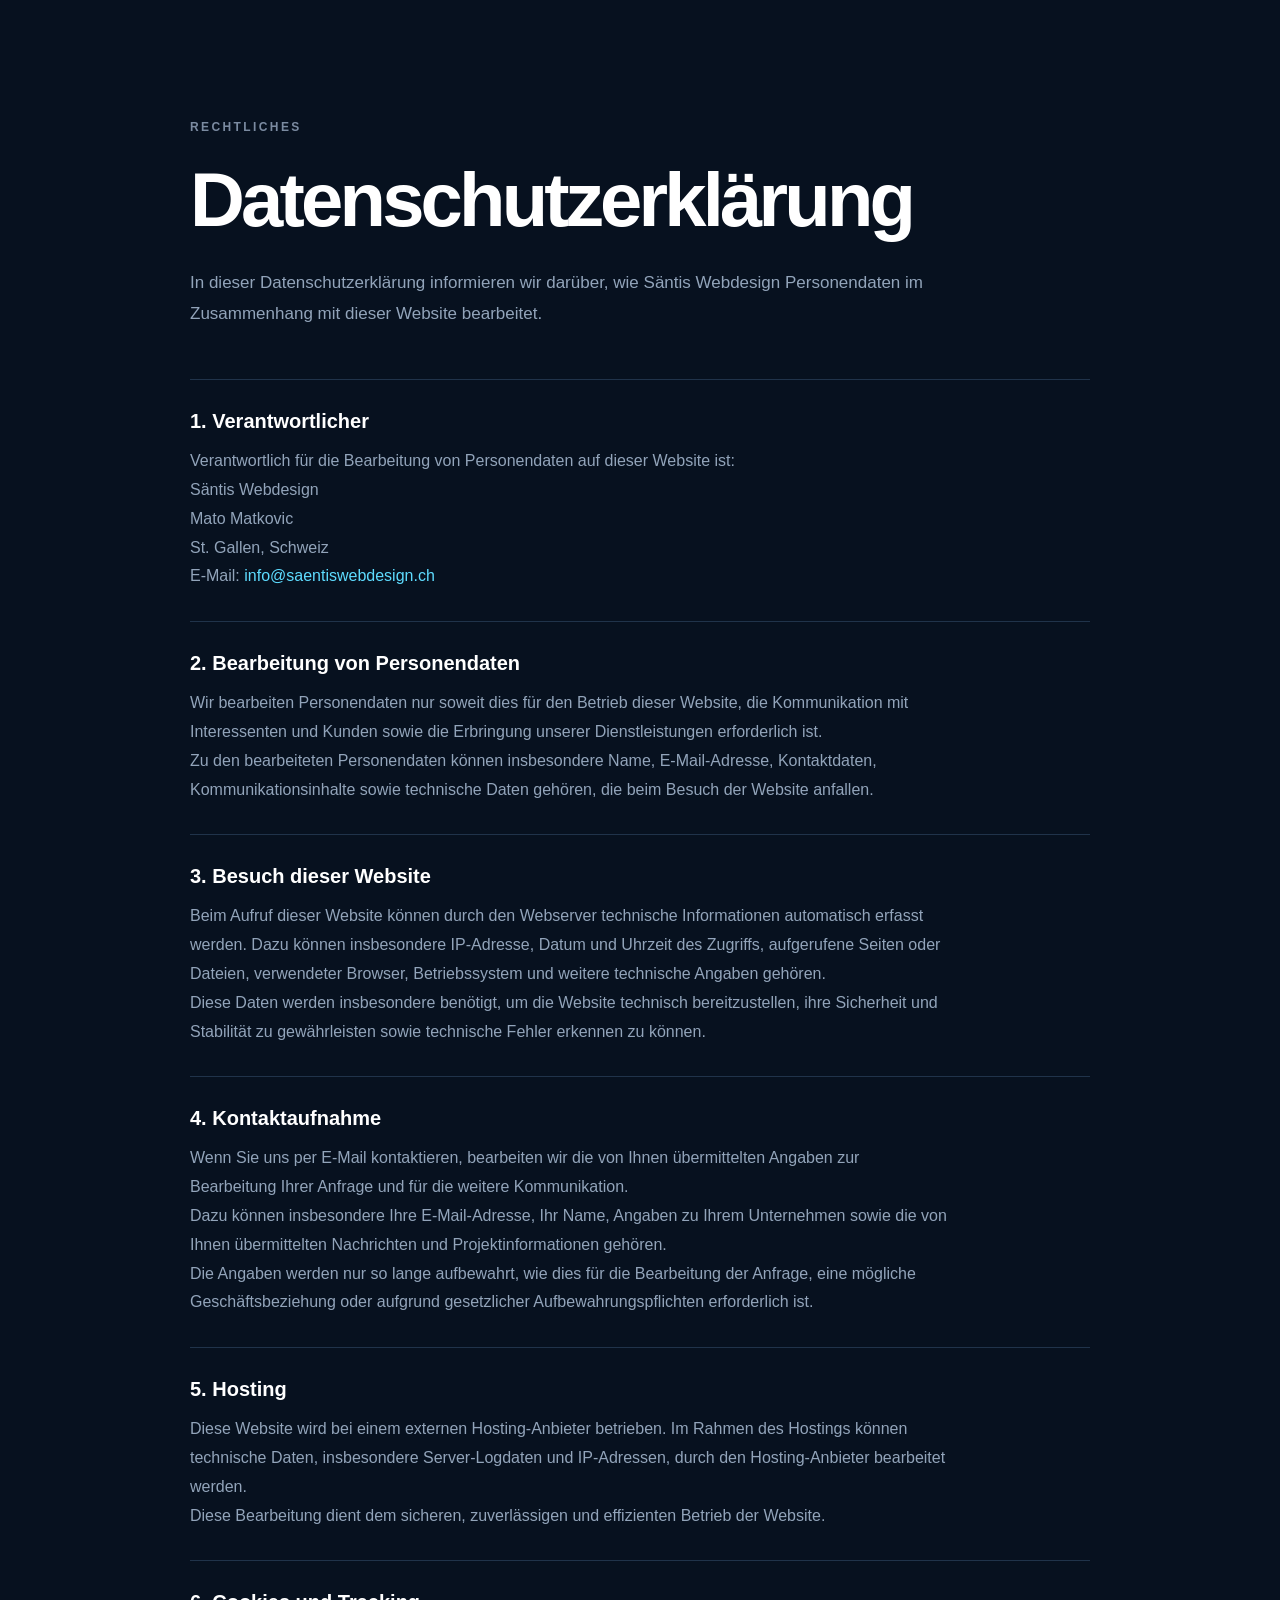
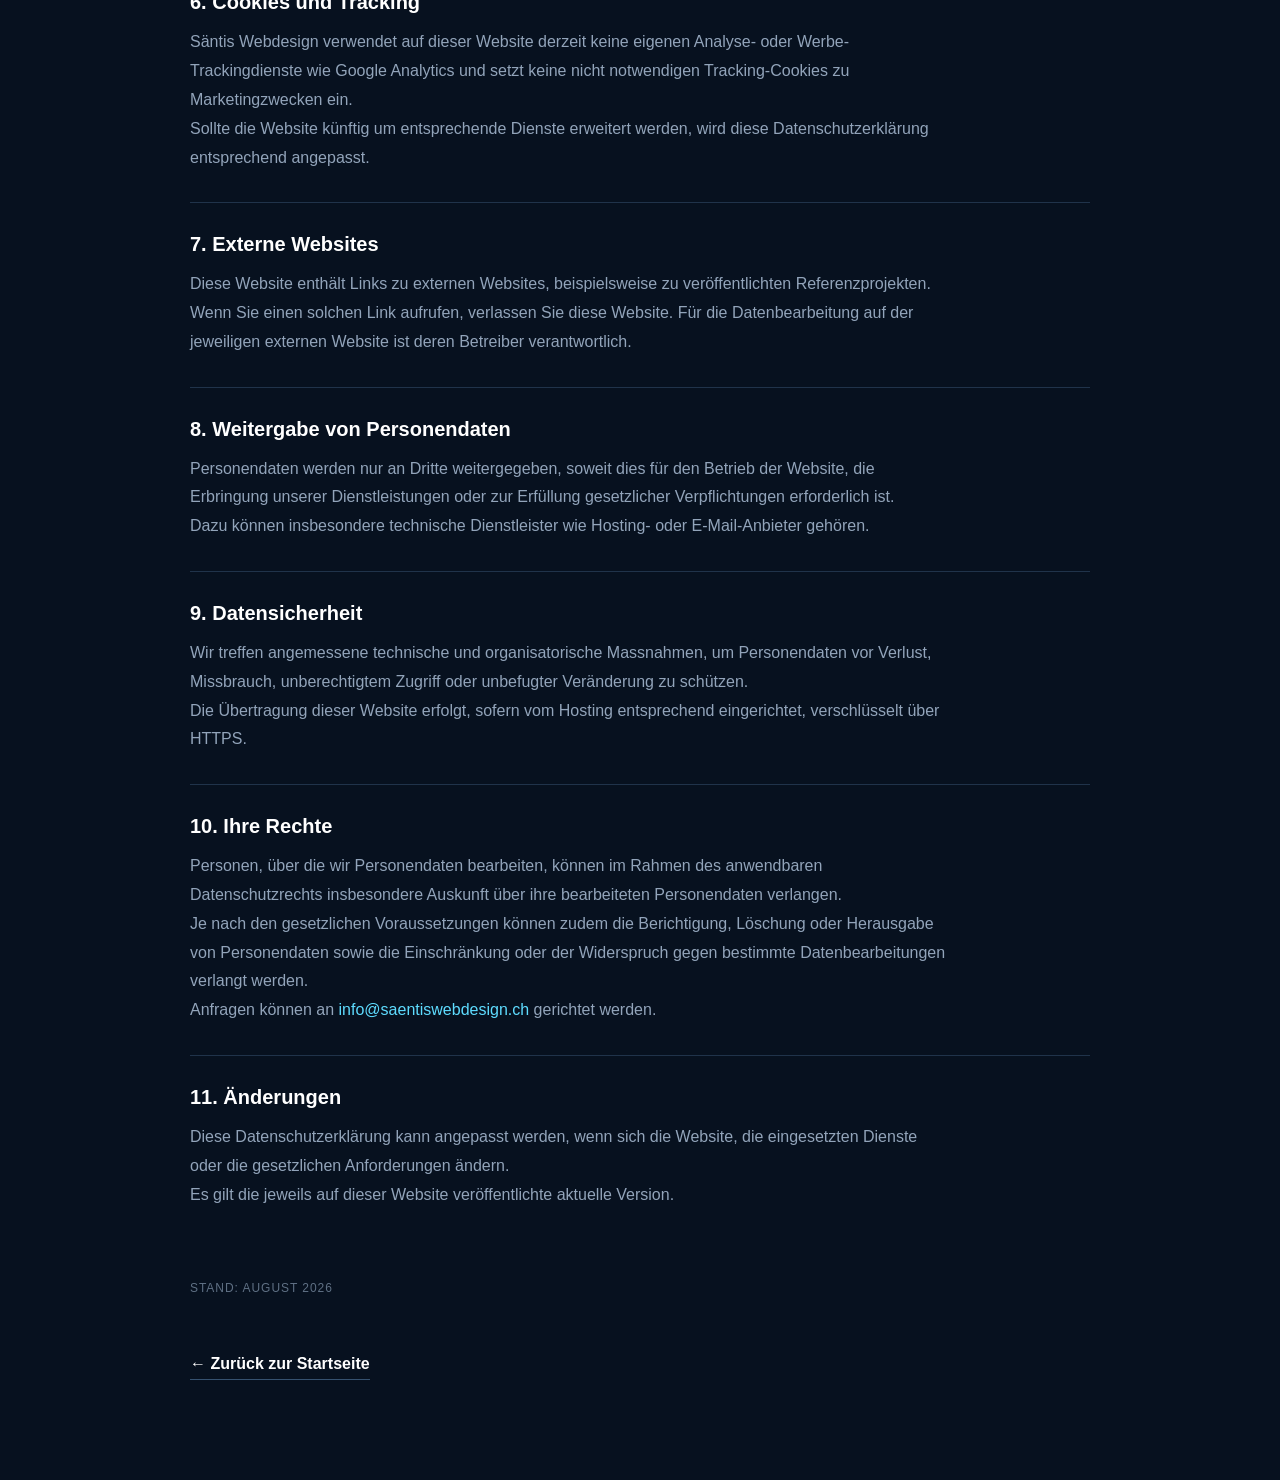
==== commit fe0d4f67: "Finalize contact form security and offer section" ====
--- a/datenschutz.html
+++ b/datenschutz.html
@@ -15,7 +15,7 @@
     <meta name="robots" content="noindex, follow">
     <meta name="theme-color" content="#07111f">
 
-    <link rel="stylesheet" href="style.css?v=1.1">
+    <link rel="stylesheet" href="style.css?v=2.3">
 </head>
 
 <body>
@@ -335,4 +335,4 @@
 </main>
 
 </body>
-</html>+</html>
--- a/style.css
+++ b/style.css
@@ -1,107 +1,280 @@
-/* ==================================================
-   SÄNTIS WEBDESIGN — VERSION 1.1
-   Strukturiert, responsiv, ohne doppelte Regelblöcke
-================================================== */
-
-/* ==================================================
-   1. DESIGN TOKENS
-================================================== */
+/* =========================================================
+   SÄNTIS WEBDESIGN
+   Wartbare Arbeitsversion
+   ========================================================= */
+
+
+/* =========================================================
+   1. DESIGN SYSTEM
+   ========================================================= */
+
 :root {
+    /* Markenfarben und klare Flächen-/Textrollen */
     --navy: #07111f;
     --navy-2: #0b1829;
-    --navy-3: #10243a;
     --blue: #2f80ff;
     --cyan: #5edcff;
+
+    --white: #fff;
+    --surface-dark: var(--navy);
+    --surface-dark-blue: #0b2138;
+    --surface-dark-deep: #050c15;
+    --surface-light: #f8fbfe;
+    --surface-light-muted: #edf3f9;
     --ink: #0c1a2f;
     --muted: #65758c;
-    --line: #dce4ee;
-    --soft: #f3f6fa;
-    --white: #fff;
-
-    --max: 1440px;
+    --muted-dark: #92a4ba;
+    --secondary-light: #a7b4c5;
+    --label-light: #7b8ba1;
+    --label-dark: #7891ae;
+
+    --line-dark: #20334a;
+    --line-light: rgba(31, 66, 105, .11);
+
+    /* Typografie-Rollen */
+    --font-sans: Inter, ui-sans-serif, -apple-system, BlinkMacSystemFont, "Segoe UI", sans-serif;
+    --font-size-display: clamp(44px, 4.6vw, 70px);
+    --font-size-section: clamp(42px, 4.4vw, 68px);
+    --font-size-card: clamp(22px, 1.9vw, 27px);
+    --font-size-lead: 17px;
+    --font-size-body: 15px;
+    --font-size-label: 10px;
+    --font-size-section-label: 12px;
+    --font-weight-heading: 800;
+    --font-weight-section-label: 800;
+    --font-weight-label: 900;
+    --line-height-title: 1.03;
+    --line-height-display: 1.02;
+    --line-height-body: 1.7;
+    --line-height-lead: 1.75;
+    --tracking-title: -.045em;
+    --tracking-label: .16em;
+
+    /* Container und wiederkehrende Innenabstände */
+    --container-max: 1440px;
+    --container-tablet: 820px;
+    --content-narrow: 520px;
+    --editorial-column-width: 500px;
+    --editorial-column-gap: clamp(40px, 5vw, 84px);
     --section-x: clamp(20px, 3vw, 42px);
-    --section-y: clamp(92px, 8vw, 140px);
-
-    --r-sm: 10px;
-    --r-md: 16px;
-    --r-lg: 22px;
-    --r-xl: 28px;
-
-    --shadow: 0 24px 70px rgba(11, 34, 66, .12);
+    --section-y: clamp(88px, 7vw, 124px);
+    --section-y-compact: clamp(76px, 6vw, 104px);
+    --section-y-feature: clamp(88px, 7.4vw, 132px);
+    --section-content-gap: clamp(34px, 3vw, 48px);
+    --space-xs: 8px;
+    --space-sm: 12px;
+    --space-md: 18px;
+    --space-lg: 28px;
+    --space-xl: 42px;
+
+    /* Flächen, Tiefe und Bewegung */
+    --radius-control: 9px;
+    --radius-sm: 10px;
+    --radius-md: 18px;
+    --radius-lg: 26px;
+    --radius-pill: 999px;
+    --radius-round: 50%;
+    --shadow-soft: 0 18px 44px rgba(12, 44, 80, .045);
+    --shadow-elevated: 0 30px 72px rgba(15, 48, 84, .09);
+    --shadow-dark: 0 26px 65px rgba(3, 14, 29, .2);
     --ease: cubic-bezier(.2, .75, .25, 1);
-}
-
-/* ==================================================
+    --duration-fast: .22s;
+    --duration-base: .3s;
+    --duration-slow: .65s;
+}
+
+
+/* =========================================================
    2. RESET / GLOBAL
-================================================== */
-* { box-sizing: border-box; }
-html { scroll-behavior: smooth; scroll-padding-top: 92px; }
+   ========================================================= */
+
+* {
+    box-sizing: border-box;
+}
+
+html {
+    scroll-behavior: smooth;
+    scroll-padding-top: 92px;
+}
+
 body {
     margin: 0;
     overflow-x: hidden;
-    font-family: Inter, ui-sans-serif, -apple-system, BlinkMacSystemFont, "Segoe UI", sans-serif;
+
+    font-family: var(--font-sans);
+
     color: var(--ink);
     background: var(--white);
 }
-a { color: inherit; text-decoration: none; }
-img { display: block; max-width: 100%; }
-button { font: inherit; }
-::selection { color: var(--navy); background: var(--cyan); }
-
-.container { width: min(100%, var(--max)); margin-inline: auto; }
-.section { padding: var(--section-y) var(--section-x); }
-
-.section-index,
-.kicker {
+
+a {
+    color: inherit;
+    text-decoration: none;
+}
+
+img {
+    display: block;
+    max-width: 100%;
+}
+
+button,
+input,
+select,
+textarea {
+    font: inherit;
+}
+
+button {
+    cursor: pointer;
+}
+
+::selection {
+    color: var(--navy);
+    background: var(--cyan);
+}
+
+
+/* Wichtige Textteile niemals umbrechen */
+
+.no-break {
+    white-space: nowrap;
+}
+
+
+/* =========================================================
+   3. GLOBALE LAYOUT-KLASSEN
+   ========================================================= */
+
+.container {
+    width: min(100%, var(--container-max));
+    margin-inline: auto;
+}
+
+.section {
+    padding: var(--section-y) var(--section-x);
+}
+
+
+/* =========================================================
+   4. TYPOGRAFIE / LABELS
+   ========================================================= */
+
+:is(.section-index, .kicker) {
     margin: 0;
-    color: #7b8ba1;
-    font-size: 12px;
-    font-weight: 800;
+
+    color: var(--label-light);
+
+    font-size: var(--font-size-section-label);
+    font-weight: var(--font-weight-section-label);
+
     letter-spacing: .2em;
     text-transform: uppercase;
 }
-.section-index { margin-bottom: 28px; }
-.section-index.light { color: #7891ae; }
+
+.section-index {
+    margin-bottom: var(--space-lg);
+}
+
+.section-index.light {
+    color: var(--cyan);
+}
 
 .section-lead {
-    max-width: 520px;
+    max-width: var(--content-narrow);
     margin: 0;
+
     color: var(--muted);
-    font-size: 17px;
-    line-height: 1.75;
-}
-
-.title { margin: 0; letter-spacing: -.045em; }
-.title-section { font-size: clamp(42px, 4.4vw, 68px); line-height: 1.03; }
-.title-section span { color: var(--blue); }
-.title-display { font-size: clamp(44px, 4.6vw, 70px); line-height: 1.02; letter-spacing: -.05em; }
-.title-display span { color: var(--cyan); }
-
-/* ==================================================
-   3. HEADER / NAVIGATION
-================================================== */
+
+    font-size: var(--font-size-lead);
+    line-height: var(--line-height-lead);
+}
+
+.title {
+    margin: 0;
+    letter-spacing: var(--tracking-title);
+}
+
+.title-section {
+    font-size: var(--font-size-section);
+    line-height: var(--line-height-title);
+}
+
+.title-display {
+    font-size: var(--font-size-display);
+    line-height: var(--line-height-display);
+
+    letter-spacing: -.05em;
+}
+
+.title-section span {
+    color: var(--blue);
+}
+
+.title-display span {
+    color: var(--cyan);
+}
+
+
+/* =========================================================
+   5. GEMEINSAME INTERAKTIONEN
+   ========================================================= */
+
+:is(
+    .logo img,
+    .nav-links a,
+    .nav-cta,
+    .btn,
+    .case-link,
+    .contact-main,
+    .contact-arrow
+) {
+    transition-duration: var(--duration-base);
+    transition-timing-function: var(--ease);
+}
+
+
+/* =========================================================
+   6. HEADER / NAVIGATION
+   ========================================================= */
+
 .header {
     position: fixed;
     inset: 0 0 auto;
     z-index: 1000;
-    height: 94px;
-    background: linear-gradient(180deg, rgba(7,17,31,.88), transparent);
-    transition: height .3s var(--ease), background .3s var(--ease), border-color .3s var(--ease);
+
+    height: clamp(86px, 6.5vw, 94px);
+
+    background:
+        linear-gradient(
+            180deg,
+            rgba(7, 17, 31, .88),
+            transparent
+        );
+
+    transition:
+        height var(--duration-base) var(--ease),
+        background var(--duration-base) var(--ease),
+        border-color var(--duration-base) var(--ease);
 }
 
 .header.scrolled {
-    height: 80px;
-    background: rgba(7,17,31,.96);
-    border-bottom: 1px solid rgba(255,255,255,.08);
+    height: clamp(74px, 5.55vw, 80px);
+
+    background: rgba(7, 17, 31, .96);
+
+    border-bottom: 1px solid rgba(255, 255, 255, .08);
+
     backdrop-filter: blur(18px);
 }
 
 .nav {
     display: flex;
     align-items: center;
-    gap: 36px;
+    gap: clamp(18px, 2.2vw, 36px);
+
     height: 100%;
-    max-width: var(--max);
+    max-width: var(--container-max);
+
     margin: auto;
     padding-inline: var(--section-x);
 }
@@ -109,898 +282,3096 @@
 .logo {
     display: grid;
     place-items: center;
-    width: 96px;
-    height: 76px;
+
+    width: clamp(82px, 6.7vw, 96px);
+    height: clamp(70px, 5.3vw, 76px);
+
     margin-right: auto;
 }
 
 .logo img {
-    width: 68px;
-    height: 68px;
+    width: clamp(62px, 4.75vw, 68px);
+    height: clamp(62px, 4.75vw, 68px);
+
     object-fit: contain;
+
     filter: saturate(.96) contrast(1.04);
-    transition: transform .25s var(--ease), filter .25s var(--ease);
-}
-
-.logo:is(:hover,:focus-visible) img {
-    transform: translateY(-1px) scale(1.04);
-    filter: saturate(1.08) drop-shadow(0 0 14px rgba(94,220,255,.2));
+
+    transition-property:
+        transform,
+        filter;
+}
+
+.logo:is(:hover, :focus-visible) img {
+    transform:
+        translateY(-1px)
+        scale(1.04);
+
+    filter:
+        saturate(1.08)
+        drop-shadow(0 0 14px rgba(94, 220, 255, .2));
 }
 
 .nav-links {
     display: flex;
     align-items: center;
-    gap: 34px;
+    gap: clamp(14px, 2vw, 34px);
+
+    flex: 0 1 auto;
+    min-width: 0;
+
     margin: 0;
     padding: 0;
+
     list-style: none;
 }
 
-.nav-links a {
+.nav-links > li {
+    flex: 0 0 auto;
+}
+
+.nav-links a:not(.nav-cta) {
     position: relative;
+
     display: inline-flex;
     align-items: center;
+
     padding: 12px 0;
+
     color: #cbd6e5;
-    font-size: 15px;
+
+    font-size: clamp(13px, 1.04vw, 15px);
     font-weight: 700;
-    transition: color .22s var(--ease), transform .22s var(--ease);
-}
-
-.nav-links a::after {
+
+    white-space: nowrap;
+
+    transition-property:
+        color,
+        transform;
+}
+
+.nav-links a:not(.nav-cta)::after {
     content: "";
+
     position: absolute;
     left: 0;
     bottom: 5px;
+
     width: 100%;
     height: 2px;
-    border-radius: 999px;
-    background: linear-gradient(90deg, var(--cyan), #a9efff);
-    box-shadow: 0 0 12px rgba(94,220,255,.45);
+
+    border-radius: var(--radius-pill);
+
+    background:
+        linear-gradient(
+            90deg,
+            var(--cyan),
+            #a9efff
+        );
+
+    box-shadow:
+        0 0 12px rgba(94, 220, 255, .45);
+
     transform: scaleX(0);
     transform-origin: left;
-    transition: transform .25s var(--ease);
-}
-
-.nav-links a:is(:hover,:focus-visible) {
+
+    transition:
+        transform var(--duration-base) var(--ease);
+}
+
+.nav-links a:not(.nav-cta):is(:hover, :focus-visible, .active) {
     color: #fff;
+}
+
+.nav-links a:not(.nav-cta):is(:hover, :focus-visible) {
     transform: translateY(-1px);
 }
 
-.nav-links a:is(:hover,:focus-visible)::after {
+.nav-links a:not(.nav-cta):is(:hover, :focus-visible, .active)::after {
     transform: scaleX(1);
 }
 
 .nav-cta {
     display: inline-flex;
     align-items: center;
-    min-height: 48px;
-    padding: 0 20px;
+
+    min-height: clamp(44px, 3.35vw, 48px);
+
+    padding-inline: clamp(14px, 1.4vw, 20px);
+
     color: #fff;
-    border: 1px solid rgba(255,255,255,.2);
-    border-radius: 999px;
+
+    border: 1px solid rgba(255, 255, 255, .2);
+    border-radius: var(--radius-pill);
+
+    font-size: clamp(13px, .98vw, 14px);
+    font-weight: 800;
+
+    white-space: nowrap;
+
+    transition-property:
+        transform,
+        background,
+        border-color;
+}
+
+.nav-cta:is(:hover, :focus-visible) {
+    transform: translateY(-2px);
+
+    background: rgba(94, 220, 255, .08);
+
+    border-color: rgba(94, 220, 255, .5);
+}
+
+.burger {
+    display: none;
+
+    padding: 8px;
+
+    border: 0;
+    background: none;
+}
+
+.burger span {
+    display: block;
+
+    width: 28px;
+    height: 2px;
+
+    margin: 6px;
+
+    background: #fff;
+
+    transition:
+        transform var(--duration-base) var(--ease),
+        opacity .2s ease;
+}
+
+
+@media (max-width: 960px) {
+
+    html {
+        scroll-padding-top: 5.5rem;
+    }
+
+    :is(.header, .header.scrolled) {
+        height: auto;
+        min-height: 4.5rem;
+
+        background: rgba(7, 17, 31, .98);
+
+        backdrop-filter: blur(16px);
+    }
+
+    .nav {
+        height: auto;
+        min-height: 4.5rem;
+
+        gap: 16px;
+
+        padding-inline: clamp(14px, 2vw, 18px);
+    }
+
+    .logo {
+        width: clamp(4rem, 8vw, 5rem);
+        height: auto;
+
+        aspect-ratio: 1;
+    }
+
+    .logo img {
+        width: min(85%, 4.25rem);
+        height: auto;
+
+        aspect-ratio: 1;
+    }
+
+    .burger {
+        display: block;
+        z-index: 2;
+    }
+
+    .burger[aria-expanded="true"] span:nth-child(1) {
+        transform:
+            translateY(8px)
+            rotate(45deg);
+    }
+
+    .burger[aria-expanded="true"] span:nth-child(2) {
+        opacity: 0;
+    }
+
+    .burger[aria-expanded="true"] span:nth-child(3) {
+        transform:
+            translateY(-8px)
+            rotate(-45deg);
+    }
+
+    .nav-links {
+        position: fixed;
+
+        top: 5rem;
+        left: 14px;
+        right: 14px;
+
+        display: grid;
+
+        gap: 4px;
+
+        padding: 12px;
+
+        background: rgba(8, 25, 43, .99);
+
+        border: 1px solid #1e3855;
+        border-radius: var(--radius-md);
+
+        box-shadow:
+            0 24px 70px rgba(0, 0, 0, .32);
+
+        opacity: 0;
+        visibility: hidden;
+
+        transform:
+            translateY(-12px)
+            scale(.985);
+
+        transition:
+            opacity var(--duration-fast) var(--ease),
+            transform var(--duration-fast) var(--ease),
+            visibility var(--duration-fast) ease;
+    }
+
+    .nav-links.active {
+        opacity: 1;
+        visibility: visible;
+
+        transform: none;
+    }
+
+    .nav-links > li {
+        width: 100%;
+    }
+
+    .nav-links a:not(.nav-cta),
+    .nav-links .nav-cta {
+        display: flex;
+        justify-content: center;
+
+        padding: 16px 15px;
+
+        color: #fff;
+
+        border-radius: 11px;
+
+        font-size: 15px;
+        text-align: center;
+    }
+
+    .nav-cta-item {
+        padding-top: 4px;
+    }
+}
+
+
+/* =========================================================
+   7. HERO
+   ========================================================= */
+
+.hero {
+    position: relative;
+
+    display: grid;
+    align-items: center;
+
+    min-height: 100svh;
+
+    padding:
+        clamp(124px, 8vw, 140px)
+        0
+        clamp(68px, 4.5vw, 78px);
+
+    overflow: hidden;
+
+    color: #fff;
+
+    background:
+        radial-gradient(
+            circle at 72% 34%,
+            #143760 0,
+            #0b2039 27%,
+            var(--surface-dark) 62%
+        );
+}
+
+.hero::after {
+    content: "";
+
+    position: absolute;
+    inset: 0;
+
+    background-image:
+        linear-gradient(
+            rgba(255, 255, 255, .035) 1px,
+            transparent 1px
+        ),
+        linear-gradient(
+            90deg,
+            rgba(255, 255, 255, .035) 1px,
+            transparent 1px
+        );
+
+    background-size: 72px 72px;
+
+    mask-image:
+        linear-gradient(
+            to bottom,
+            #000,
+            transparent 92%
+        );
+
+    pointer-events: none;
+}
+
+.hero-orb {
+    position: absolute;
+
+    border-radius: var(--radius-round);
+
+    filter: blur(90px);
+
+    opacity: .18;
+}
+
+.orb-a {
+    top: 80px;
+    right: -160px;
+
+    width: 500px;
+    height: 500px;
+
+    background: var(--blue);
+}
+
+.orb-b {
+    bottom: -80px;
+    left: -180px;
+
+    width: 320px;
+    height: 320px;
+
+    background: var(--cyan);
+}
+
+.hero-inner {
+    position: relative;
+    z-index: 2;
+
+    display: grid;
+    grid-template-columns: .92fr 1.08fr;
+    align-items: center;
+
+    gap: clamp(50px, 5vw, 82px);
+
+    width: min(var(--container-max), calc(100% - 84px));
+
+    margin: auto;
+}
+
+
+/* =========================================================
+   HERO TEXT
+   ========================================================= */
+
+.kicker {
+    display: flex;
+    align-items: center;
+    gap: 10px;
+
+    color: #9bb1ca;
+}
+
+.kicker span {
+    width: 28px;
+    height: 1px;
+
+    background: var(--cyan);
+}
+
+
+/*
+   H1 enthält zwei unterschiedliche Ebenen:
+
+   1. SEO-Titel
+   2. eigentliche Markenbotschaft
+*/
+
+.hero h1 {
+    max-width: 790px;
+
+    margin: 28px 0 26px;
+
+    line-height: 1;
+
+    letter-spacing: -.05em;
+}
+
+
+/* SEO-Zeile */
+
+.hero-seo-title {
+    display: block;
+
+    max-width: 680px;
+
+    margin-bottom: 20px;
+
+    color: #fff;
+
+    font-size: clamp(38px, 3.8vw, 58px);
+    font-weight: var(--font-weight-heading);
+
+    line-height: 1.02;
+
+    letter-spacing: -.045em;
+}
+
+
+/*
+   KMU in St. Gallen.
+   bleibt zwingend zusammen.
+*/
+
+.hero-seo-title .no-break {
+    display: block;
+    white-space: nowrap;
+}
+
+
+/* Hauptbotschaft */
+
+.hero-main-title {
+    display: block;
+    max-width: 790px;
+    color: var(--cyan);
+    font-size: clamp(46px, 4.7vw, 74px);
+    font-style: normal;
+    font-weight: var(--font-weight-heading);
+    line-height: 1;
+    letter-spacing: -.052em;
+}
+
+.hero-main-title > span {
+    display: block;
+}
+
+.hero-main-title > span + span {
+    margin-top: 4px;
+}
+
+
+/* Lead */
+
+.hero-lead {
+    max-width: 650px;
+
+    margin: 0;
+
+    color: #aab9cb;
+
+    font-size: 18px;
+    line-height: 1.72;
+}
+
+
+/* Hero Buttons */
+
+.hero-actions {
+    display: flex;
+    gap: var(--space-sm);
+
+    margin-top: 34px;
+}
+
+
+/* =========================================================
+   GLOBALE BUTTONS
+   ========================================================= */
+
+.btn {
+    display: inline-flex;
+    align-items: center;
+    justify-content: center;
+
+    min-height: 54px;
+
+    padding-inline: 22px;
+
+    border-radius: var(--radius-sm);
+
     font-size: 14px;
     font-weight: 800;
-    transition: transform .22s var(--ease), background .22s var(--ease), border-color .22s var(--ease);
-}
-
-.nav-cta:is(:hover,:focus-visible) {
+
+    transition-property:
+        transform,
+        box-shadow,
+        border-color,
+        background,
+        color;
+}
+
+.btn:is(:hover, :focus-visible) {
     transform: translateY(-2px);
-    background: rgba(94,220,255,.08);
-    border-color: rgba(94,220,255,.5);
-}
-
-.burger {
-    display: none;
-    padding: 8px;
+}
+
+
+/* Hauptbutton */
+
+.btn-primary {
+    position: relative;
+
+    overflow: hidden;
+
+    color: #fff;
+
+    background:
+        linear-gradient(
+            135deg,
+            #176fe8 0%,
+            #278ff5 52%,
+            #38bce8 100%
+        );
+
+    border: 1px solid rgba(94, 220, 255, .48);
+
+    box-shadow:
+        0 12px 28px rgba(18, 105, 220, .22),
+        inset 0 1px rgba(255, 255, 255, .18);
+}
+
+.btn-primary::before {
+    content: "";
+
+    position: absolute;
+
+    inset: 0;
+
+    background:
+        linear-gradient(
+            110deg,
+            transparent 20%,
+            rgba(255, 255, 255, .15) 50%,
+            transparent 80%
+        );
+
+    transform: translateX(-120%);
+
+    transition:
+        transform .55s var(--ease);
+
+    pointer-events: none;
+}
+
+.btn-primary:is(:hover, :focus-visible) {
+    border-color: rgba(94, 220, 255, .78);
+
+    box-shadow:
+        0 16px 36px rgba(21, 111, 229, .3),
+        0 0 24px rgba(94, 220, 255, .08),
+        inset 0 1px rgba(255, 255, 255, .2);
+}
+
+.btn-primary:is(:hover, :focus-visible)::before {
+    transform: translateX(120%);
+}
+
+
+/* Sekundärbutton */
+
+.btn-ghost {
+    color: #d9e3ee;
+
+    background: rgba(7, 17, 31, .18);
+
+    border: 1px solid rgba(255, 255, 255, .16);
+}
+
+.btn-ghost:is(:hover, :focus-visible) {
+    color: #fff;
+
+    background: rgba(94, 220, 255, .035);
+
+    border-color: rgba(94, 220, 255, .45);
+}
+
+
+/* Hero Proof */
+
+.hero-proof {
+    display: flex;
+
+    margin-top: 44px;
+
+    color: #8396ac;
+
+    font-size: 11px;
+
+    letter-spacing: .08em;
+    text-transform: uppercase;
+}
+
+.hero-proof span {
+    padding-inline: 18px;
+
+    border-left: 1px solid rgba(255, 255, 255, .14);
+}
+
+.hero-proof span:first-child {
+    padding-left: 0;
     border: 0;
-    background: none;
-    cursor: pointer;
-}
-
-.burger span {
-    display: block;
-    width: 28px;
-    height: 2px;
-    margin: 6px;
-    background: #fff;
-    transition: transform .25s var(--ease), opacity .2s ease;
-}
-
-/* ==================================================
-   4. HERO
-================================================== */
-.hero {
+}
+
+
+/* =========================================================
+   8. HERO MOCKUP
+   ========================================================= */
+
+.hero-stage {
     position: relative;
+
     display: grid;
+    place-items: center;
+
+    width: 100%;
+    min-height: 580px;
+
+    isolation: isolate;
+}
+
+.stage-glow {
+    position: absolute;
+
+    inset: 14% 6% 10% 18%;
+
+    background:
+        radial-gradient(circle at 38% 50%, rgba(49, 123, 255, .28), transparent 34%),
+        radial-gradient(circle at 72% 26%, rgba(73, 214, 255, .16), transparent 22%),
+        radial-gradient(circle at 64% 82%, rgba(26, 88, 204, .18), transparent 30%);
+
+    filter: blur(88px);
+
+    opacity: .95;
+    pointer-events: none;
+}
+
+.hero-stage-image {
+    position: absolute;
+    right: -25%;
+    bottom: -8%;
+
+    z-index: 2;
+
+    width: 1500px;
+    height: auto;
+
+    filter:
+        saturate(1.02)
+        contrast(1.02)
+        drop-shadow(0 34px 70px rgba(0, 0, 0, .28))
+        drop-shadow(0 14px 32px rgba(52, 122, 255, .10));
+
+    -webkit-mask-image: radial-gradient(ellipse at 50% 54%, rgba(0, 0, 0, 1) 0 58%, rgba(0, 0, 0, .96) 68%, rgba(0, 0, 0, .72) 80%, transparent 94%);
+    mask-image: radial-gradient(ellipse at 50% 54%, rgba(0, 0, 0, 1) 0 58%, rgba(0, 0, 0, .96) 68%, rgba(0, 0, 0, .72) 80%, transparent 94%);
+
+    transform: translate3d(0, 0, 0);
+
+    transition: transform .45s var(--ease);
+}
+
+.scroll-cue {
+    position: absolute;
+
+    bottom: 24px;
+    left: 50%;
+
+    z-index: 3;
+
+    display: flex;
+    flex-direction: column;
     align-items: center;
-    min-height: 100svh;
-    padding: 140px 0 78px;
+
+    gap: 9px;
+
+    color: #70839a;
+
+    font-size: 9px;
+    letter-spacing: .2em;
+
+    transform: translateX(-50%);
+}
+
+.scroll-cue span {
+    width: 1px;
+    height: 34px;
+
+    background:
+        linear-gradient(
+            var(--cyan),
+            transparent
+        );
+}
+
+@media (min-width: 1101px) and (hover: hover) and (pointer: fine) {
+    .hero-stage:hover .hero-stage-image {
+        transform: translate3d(0, -6px, 0);
+    }
+}
+
+
+/* =========================================================
+   9. POSITIONIERUNG
+   ========================================================= */
+
+.positioning {
+    --positioning-gap: var(--section-content-gap);
+    position: relative;
     overflow: hidden;
-    color: #fff;
-    background: radial-gradient(circle at 72% 34%, #143760 0, #0b2039 27%, var(--navy) 62%);
-}
-
-.hero::after {
+    padding: var(--section-y-compact) var(--section-x);
+    background: var(--surface-light);
+}
+
+.positioning::before {
     content: "";
     position: absolute;
     inset: 0;
     background-image:
-        linear-gradient(rgba(255,255,255,.035) 1px, transparent 1px),
-        linear-gradient(90deg, rgba(255,255,255,.035) 1px, transparent 1px);
+        linear-gradient(rgba(12, 26, 47, .022) 1px, transparent 1px),
+        linear-gradient(90deg, rgba(12, 26, 47, .022) 1px, transparent 1px);
     background-size: 72px 72px;
-    mask-image: linear-gradient(to bottom, #000, transparent 92%);
     pointer-events: none;
 }
 
-.hero-orb {
+.positioning::after {
+    content: "";
     position: absolute;
-    border-radius: 50%;
-    filter: blur(90px);
-    opacity: .18;
-}
-
-.orb-a {
-    top: 80px;
-    right: -160px;
-    width: 500px;
-    height: 500px;
-    background: var(--blue);
-}
-
-.orb-b {
-    bottom: -80px;
-    left: -180px;
-    width: 320px;
-    height: 320px;
-    background: var(--cyan);
-}
-
-.hero-inner {
+    top: -140px;
+    right: -180px;
+    width: 460px;
+    height: 460px;
+    border-radius: var(--radius-round);
+    background: radial-gradient(circle, rgba(47, 128, 255, .08), transparent 68%);
+    filter: blur(14px);
+    pointer-events: none;
+}
+
+.positioning-inner {
     position: relative;
-    z-index: 2;
+    z-index: 1;
+}
+
+.positioning-head {
     display: grid;
-    grid-template-columns: .9fr 1.1fr;
-    align-items: center;
-    gap: clamp(45px, 5vw, 80px);
-    width: min(var(--max), calc(100% - 84px));
-    margin: auto;
-}
-
-.kicker {
+    grid-template-columns: minmax(0, 1fr) minmax(340px, var(--editorial-column-width));
+    align-items: end;
+    gap: var(--space-md) var(--editorial-column-gap);
+    max-width: none;
+}
+
+.positioning-head .section-index {
+    grid-column: 1 / -1;
+    margin-bottom: 4px;
+}
+
+.title-positioning {
+    grid-column: 1;
+    max-width: 1080px;
+    font-size: clamp(46px, 4.8vw, 74px);
+    line-height: 1.03;
+    letter-spacing: -.055em;
+}
+
+.title-positioning span {
+    display: block;
+    margin-top: 6px;
+    color: var(--secondary-light);
+}
+
+.positioning-intro {
+    grid-column: 2;
+    max-width: 440px;
+    margin: 0 0 8px;
+    padding-left: 24px;
+
+    border-left: 2px solid var(--cyan);
+}
+
+.positioning-intro-label {
+    display: block;
+    margin-bottom: var(--space-sm);
+
+    color: var(--blue);
+
+    font-size: var(--font-size-label);
+    font-weight: var(--font-weight-label);
+
+    letter-spacing: var(--tracking-label);
+}
+
+.positioning-intro p {
+    margin: 0;
+
+    color: var(--muted);
+
+    font-size: 16px;
+    line-height: 1.75;
+}
+
+.positioning-flow {
+    display: grid;
+    grid-template-columns: repeat(3, minmax(0, 1fr));
+    gap: var(--space-md);
+    margin-top: var(--positioning-gap);
+}
+
+.positioning-point {
+    position: relative;
+    min-height: 232px;
+    padding: 26px 30px 28px;
+    background: linear-gradient(180deg, rgba(255, 255, 255, .98), rgba(249, 252, 255, .96));
+    border: 1px solid var(--line-light);
+    border-radius: var(--radius-md);
+    box-shadow: var(--shadow-soft);
+    transition:
+        transform .32s var(--ease),
+        border-color .32s var(--ease),
+        box-shadow .32s var(--ease),
+        background .32s var(--ease);
+}
+
+.positioning-point::before {
+    content: "";
+    position: absolute;
+    top: 0;
+    left: 30px;
+    width: 62px;
+    height: 2px;
+    background: linear-gradient(90deg, var(--blue), var(--cyan));
+    border-radius: var(--radius-pill);
+    box-shadow: 0 0 14px rgba(94, 220, 255, .16);
+    transition: width .32s var(--ease);
+}
+
+.positioning-number {
+    display: grid;
+    place-items: center;
+    width: 38px;
+    height: 38px;
+    margin-bottom: 32px;
+    color: var(--blue);
+    background: rgba(47, 128, 255, .05);
+    border: 1px solid rgba(47, 128, 255, .14);
+    border-radius: var(--radius-control);
+    font-size: var(--font-size-label);
+    font-weight: var(--font-weight-label);
+    letter-spacing: .08em;
+    transition:
+        color var(--duration-base) var(--ease),
+        background var(--duration-base) var(--ease),
+        border-color var(--duration-base) var(--ease),
+        box-shadow var(--duration-base) var(--ease);
+}
+
+.positioning-content {
+    max-width: 350px;
+}
+
+.positioning-label {
+    display: block;
+    margin-bottom: 10px;
+    color: #397bd4;
+    font-size: 9px;
+    font-weight: 900;
+    letter-spacing: .17em;
+}
+
+.positioning-point h3 {
+    margin: 0 0 14px;
+    color: var(--ink);
+    font-size: clamp(20px, 1.55vw, 25px);
+    line-height: 1.22;
+    letter-spacing: -.035em;
+}
+
+.positioning-point p {
+    margin: 0;
+    color: var(--muted);
+    font-size: 14px;
+    line-height: 1.7;
+}
+
+.positioning-result {
     display: flex;
     align-items: center;
-    gap: 10px;
-    color: #9bb1ca;
-}
-
-.kicker span {
-    width: 28px;
+    justify-content: center;
+    gap: 17px;
+    width: fit-content;
+    margin: 12px auto 0;
+    padding: 14px 22px;
+    color: #7f90a4;
+    background: rgba(255, 255, 255, .78);
+    border: 1px solid rgba(31, 61, 95, .11);
+    border-radius: var(--radius-pill);
+    box-shadow: 0 12px 32px rgba(13, 43, 77, .045);
+    backdrop-filter: blur(8px);
+    font-size: 9.5px;
+    font-weight: 850;
+    letter-spacing: .14em;
+}
+
+.positioning-result i {
+    position: relative;
+    width: 34px;
     height: 1px;
-    background: var(--cyan);
-}
-
-.hero h1 {
-    max-width: 760px;
-    margin: 28px 0;
-    font-size: clamp(48px, 5.2vw, 82px);
+    background: linear-gradient(90deg, #b7c4d4, var(--cyan));
+}
+
+.positioning-result i::after {
+    content: "";
+    position: absolute;
+    top: 50%;
+    right: 0;
+    width: 5px;
+    height: 5px;
+    border-top: 1px solid var(--cyan);
+    border-right: 1px solid var(--cyan);
+    transform: translateY(-50%) rotate(45deg);
+}
+
+.positioning-result strong {
+    color: var(--blue);
+}
+
+.positioning-local .positioning-head {
+    grid-template-columns: minmax(0, 1fr) minmax(340px, var(--editorial-column-width));
+    max-width: none;
+    align-items: center;
+    gap: 24px var(--editorial-column-gap);
+}
+
+.positioning-local .title-positioning {
+    max-width: 960px;
+    font-size: clamp(44px, 4.9vw, 76px);
+    line-height: .99;
+}
+
+.positioning-local .title-positioning span {
+    max-width: 13.2ch;
+    margin-top: 10px;
+    color: var(--secondary-light);
+}
+
+.positioning-local .title-positioning span em,
+.positioning-local .title-positioning span strong {
+    display: block;
+    font-style: normal;
+    font-weight: 720;
+    font-size: .89em;
     line-height: .98;
-    letter-spacing: -.055em;
-}
-
-.hero h1 em {
-    display: block;
-    color: var(--cyan);
-    font-style: normal;
-}
-
-.hero-lead {
-    max-width: 650px;
-    margin: 0;
-    color: #aab9cb;
-    font-size: 19px;
-    line-height: 1.75;
-}
-
-.hero-actions {
+}
+
+.positioning-local .title-positioning span em {
+    color: var(--secondary-light);
+}
+
+.positioning-local .title-positioning span strong {
+    margin-top: 3px;
+    color: var(--secondary-light);
+}
+
+.positioning-local .positioning-intro {
+    align-self: center;
+    max-width: var(--editorial-column-width);
+    margin-bottom: 0;
+    padding-left: 26px;
+}
+
+.positioning-local .positioning-intro p {
+    max-width: none;
+    line-height: 1.68;
+}
+
+.positioning-local .positioning-flow {
+    grid-template-columns: minmax(0, 1.06fr) minmax(380px, .94fr);
+    align-items: stretch;
+    gap: var(--space-md);
+    margin-top: clamp(26px, 2.2vw, 36px);
+}
+
+.positioning-local .positioning-point {
     display: flex;
-    gap: 12px;
-    margin-top: 36px;
-}
-
-.btn {
+    flex-direction: column;
+    min-height: 244px;
+    padding: 28px 30px 28px;
+}
+
+.positioning-local .positioning-number {
+    width: 40px;
+    height: 40px;
+    margin-bottom: 22px;
+    border-radius: var(--radius-sm);
+    box-shadow: inset 0 1px 0 rgba(255, 255, 255, .35);
+}
+
+.positioning-local .positioning-content {
+    display: flex;
+    flex: 1;
+    flex-direction: column;
+    max-width: none;
+}
+
+.positioning-point-local-primary .positioning-content {
+    max-width: 580px;
+}
+
+.positioning-point-local-secondary .positioning-content {
+    max-width: 500px;
+}
+
+.positioning-local .positioning-point h3 {
+    margin-bottom: 14px;
+    font-size: clamp(22px, 1.72vw, 34px);
+    line-height: 1.12;
+    letter-spacing: -.04em;
+}
+
+.positioning-point-local-primary h3 {
+    max-width: 12.5ch;
+}
+
+.positioning-point-local-secondary h3 {
+    max-width: 13ch;
+    font-size: clamp(22px, 1.58vw, 31px);
+}
+
+.positioning-local .positioning-point p {
+    max-width: 50ch;
+    font-size: 14px;
+    line-height: 1.68;
+}
+
+.positioning-local-tags {
+    display: flex;
+    flex-wrap: wrap;
+    gap: var(--space-xs);
+    margin: auto 0 0;
+    padding: 20px 0 0;
+    list-style: none;
+}
+
+.positioning-local-tags li {
     display: inline-flex;
     align-items: center;
-    justify-content: center;
-    min-height: 54px;
-    padding: 0 22px;
-    border-radius: var(--r-sm);
-    font-size: 14px;
-    font-weight: 800;
-    transition: transform .22s var(--ease), box-shadow .22s var(--ease), border-color .22s var(--ease);
-}
-
-.btn:is(:hover,:focus-visible) {
-    transform: translateY(-2px);
-}
-
-.btn-primary {
-    color: var(--navy);
-    background: #fff;
-    box-shadow: 0 12px 32px rgba(0,0,0,.12);
-}
-
-.btn-primary span { display: none; }
-
-.btn-ghost {
-    color: #d9e3ee;
-    border: 1px solid rgba(255,255,255,.16);
-}
-
-.btn-ghost:is(:hover,:focus-visible) {
-    border-color: rgba(94,220,255,.45);
-}
-
-.hero-proof {
-    display: flex;
-    margin-top: 48px;
-    color: #8396ac;
-    font-size: 12px;
-    letter-spacing: .08em;
+    min-height: 32px;
+    padding: 0 13px;
+    color: #486581;
+    background: rgba(247, 250, 255, .86);
+    border: 1px solid rgba(33, 66, 103, .07);
+    border-radius: var(--radius-pill);
+    box-shadow: none;
+    font-size: 10px;
+    font-weight: 850;
+    letter-spacing: .09em;
     text-transform: uppercase;
 }
 
-.hero-proof span {
-    padding: 0 18px;
-    border-left: 1px solid rgba(255,255,255,.14);
-}
-
-.hero-proof span:first-child {
-    padding-left: 0;
-    border: 0;
-}
-
-/* ==================================================
-   5. HERO MOCKUP
-================================================== */
-.hero-stage {
+.positioning-local-graphic {
+    position: absolute;
+    top: 26px;
+    right: 28px;
+    width: 112px;
+    height: 72px;
+    opacity: .9;
+    pointer-events: none;
+}
+
+.positioning-local-graphic svg {
+    width: 100%;
+    height: 100%;
+    overflow: visible;
+}
+
+.positioning-local-graphic path,
+.positioning-local-graphic circle {
+    fill: none;
+    stroke: rgba(42, 118, 221, .74);
+    stroke-width: 1.45;
+    stroke-linecap: round;
+    stroke-linejoin: round;
+    transition: stroke var(--duration-base) var(--ease);
+}
+
+.positioning-local-graphic-region circle:first-of-type {
+    fill: rgba(92, 220, 255, .14);
+    stroke: rgba(42, 118, 221, .86);
+}
+
+.positioning-local-graphic-network circle:first-of-type {
+    fill: rgba(22, 119, 255, .12);
+}
+
+.positioning-local-graphic-network circle:nth-of-type(2),
+.positioning-local-graphic-network circle:nth-of-type(3) {
+    opacity: .82;
+}
+
+.positioning-local-graphic-network circle:last-of-type {
+    fill: rgba(89, 210, 255, .18);
+    stroke: rgba(89, 210, 255, .92);
+}
+
+.positioning-local-route {
+    display: grid;
+    grid-template-columns: auto minmax(132px, 1fr) auto;
+    align-items: center;
+    gap: 14px;
+    margin-top: auto;
+    padding-top: 20px;
+}
+
+.positioning-local-route span,
+.positioning-local-route strong {
+    color: #365374;
+    font-size: 10px;
+    letter-spacing: .12em;
+    text-transform: uppercase;
+    white-space: nowrap;
+}
+
+.positioning-local-route span {
+    font-weight: 850;
+}
+
+.positioning-local-route strong {
+    font-weight: 900;
+}
+
+.positioning-local-route i {
     position: relative;
+    display: block;
+    height: 1px;
+    background: linear-gradient(90deg, rgba(22, 119, 255, .44), rgba(89, 210, 255, .46));
+}
+
+.positioning-local-route i::before,
+.positioning-local-route i::after {
+    content: "";
+    position: absolute;
+    top: 50%;
+    width: 7px;
+    height: 7px;
+    border-radius: var(--radius-round);
+    transform: translateY(-50%);
+}
+
+.positioning-local-route i::before {
+    left: 0;
+    background: rgba(22, 119, 255, .84);
+}
+
+.positioning-local-route i::after {
+    right: 0;
+    background: rgba(89, 210, 255, .9);
+}
+
+@media (hover: hover) and (pointer: fine) {
+    .positioning-point:hover {
+        transform: translateY(-7px);
+        background: linear-gradient(180deg, #fff, #f7fbff);
+        border-color: rgba(47, 128, 255, .24);
+        box-shadow: 0 26px 58px rgba(17, 55, 98, .09);
+    }
+
+    .positioning-point:hover::before {
+        width: 96px;
+    }
+
+    .positioning-point:hover .positioning-number {
+        color: #fff;
+        background: linear-gradient(135deg, #246fe0, #2ca7da);
+        border-color: transparent;
+        box-shadow: 0 8px 20px rgba(47, 128, 255, .18);
+    }
+
+    .positioning-local .positioning-point:hover {
+        transform: translateY(-3px);
+        border-color: rgba(47, 128, 255, .18);
+        box-shadow: 0 20px 42px rgba(17, 55, 98, .06);
+    }
+
+    .positioning-local .positioning-point:hover::before {
+        width: 72px;
+    }
+
+    .positioning-local .positioning-point:hover .positioning-number {
+        color: var(--blue);
+        background: rgba(47, 128, 255, .07);
+        border-color: rgba(47, 128, 255, .16);
+        box-shadow: 0 10px 18px rgba(47, 128, 255, .12);
+    }
+
+    .positioning-local .positioning-point:hover .positioning-local-graphic path,
+    .positioning-local .positioning-point:hover .positioning-local-graphic circle {
+        stroke: rgba(22, 119, 255, .92);
+    }
+
+    .positioning-local .positioning-point:hover .positioning-local-route i {
+        background: linear-gradient(90deg, rgba(22, 119, 255, .62), rgba(89, 210, 255, .6));
+    }
+}
+
+@media (max-width: 1100px) {
+    .positioning-head {
+        grid-template-columns: 1fr;
+        max-width: var(--container-tablet);
+        margin-inline: auto;
+    }
+
+    .positioning-head .section-index,
+    .title-positioning,
+    .positioning-intro {
+        grid-column: 1;
+    }
+
+    .positioning-intro {
+        margin: 0;
+    }
+
+    .positioning-flow {
+        grid-template-columns: 1fr;
+        max-width: 760px;
+        margin: 34px auto 0;
+    }
+
+    .positioning-point {
+        min-height: 0;
+        display: grid;
+        grid-template-columns: 54px 1fr;
+        gap: 22px;
+        padding: 26px;
+    }
+
+    .positioning-number {
+        margin-bottom: 0;
+    }
+
+    .positioning-content {
+        max-width: 620px;
+    }
+
+    .positioning-local .positioning-head,
+    .positioning-local .positioning-flow {
+        grid-template-columns: 1fr;
+        max-width: var(--container-tablet);
+    }
+
+    .positioning-local .positioning-flow {
+        gap: 16px;
+    }
+
+    .positioning-local .positioning-point {
+        min-height: 0;
+        padding: 26px;
+    }
+
+    .positioning-point-local-primary .positioning-content,
+    .positioning-point-local-secondary .positioning-content {
+        max-width: 100%;
+    }
+
+    .positioning-local-graphic {
+        top: 24px;
+        right: 24px;
+        width: 104px;
+        height: 64px;
+    }
+}
+
+@media (max-width: 800px) {
+    .positioning {
+        --positioning-gap: var(--section-content-gap);
+    }
+
+    .positioning-head {
+        text-align: center;
+    }
+
+    .title-positioning {
+        max-width: 650px;
+        margin-inline: auto;
+        font-size: clamp(36px, 8.7vw, 50px);
+        text-align: center;
+    }
+
+    .positioning-intro {
+        max-width: 570px;
+        margin-inline: auto;
+        font-size: 15px;
+        line-height: 1.65;
+        text-align: center;
+    }
+
+    .positioning-flow {
+        gap: 12px;
+        margin-top: var(--positioning-gap);
+    }
+
+    .positioning-point {
+        grid-template-columns: 1fr;
+        gap: 16px;
+        padding: 24px 21px 26px;
+        text-align: center;
+    }
+
+    .positioning-point::before {
+        left: 50%;
+        transform: translateX(-50%);
+    }
+
+    .positioning-number,
+    .positioning-content {
+        margin-inline: auto;
+    }
+
+    .positioning-point h3 {
+        font-size: 20px;
+    }
+
+    .positioning-point p {
+        font-size: 14px;
+    }
+
+    .positioning-result {
+        gap: 10px;
+        margin-top: 24px;
+        padding: 12px 15px;
+        font-size: 8px;
+        letter-spacing: .1em;
+    }
+
+    .positioning-result i {
+        width: 20px;
+    }
+
+    .positioning-local .positioning-head {
+        text-align: left;
+    }
+
+    .positioning-local .title-positioning {
+        max-width: 100%;
+        margin-inline: 0;
+        font-size: clamp(36px, 8.8vw, 54px);
+        text-align: left;
+    }
+
+    .positioning-local .title-positioning span {
+        max-width: 100%;
+        margin-top: 8px;
+    }
+
+    .positioning-local .positioning-intro {
+        max-width: 100%;
+        margin-inline: 0;
+        padding-left: 18px;
+        text-align: left;
+    }
+
+    .positioning-local .positioning-intro p {
+        max-width: 100%;
+    }
+
+    .positioning-local .positioning-point {
+        gap: 14px;
+        padding: 23px 21px 24px;
+        text-align: left;
+    }
+
+    .positioning-local .positioning-point::before {
+        left: 22px;
+        transform: none;
+    }
+
+    .positioning-local .positioning-number,
+    .positioning-local .positioning-content {
+        margin-inline: 0;
+    }
+
+    .positioning-local .positioning-point h3,
+    .positioning-point-local-secondary h3 {
+        max-width: 100%;
+        font-size: clamp(20px, 5.4vw, 27px);
+    }
+
+    .positioning-local .positioning-point p {
+        max-width: 100%;
+    }
+
+    .positioning-local-tags {
+        gap: 8px;
+        padding-top: 18px;
+    }
+
+    .positioning-local-tags li {
+        min-height: 34px;
+        padding-inline: 13px;
+        font-size: 10px;
+    }
+
+    .positioning-local-graphic {
+        top: 20px;
+        right: 20px;
+        width: 92px;
+        height: 56px;
+    }
+
+    .positioning-local-route {
+        grid-template-columns: 1fr;
+        gap: 8px;
+        padding-top: 18px;
+    }
+
+    .positioning-local-route i {
+        width: 100%;
+    }
+
+    .positioning-local-route span,
+    .positioning-local-route strong {
+        white-space: normal;
+    }
+}
+
+@media (max-width: 480px) {
+    .positioning-point {
+        padding: 20px 18px 22px;
+    }
+
+    .positioning-result {
+        width: 100%;
+        gap: 7px;
+        padding-inline: 10px;
+        white-space: nowrap;
+    }
+
+    .positioning-result i {
+        width: 14px;
+    }
+
+    .positioning-local .title-positioning {
+        font-size: clamp(34px, 11vw, 46px);
+    }
+
+    .positioning-local .positioning-point {
+        padding: 21px 18px 22px;
+    }
+
+    .positioning-local-tags {
+        gap: 7px;
+    }
+
+    .positioning-local .positioning-intro {
+        padding-left: 16px;
+    }
+
+    .positioning-local-graphic {
+        position: static;
+        width: 84px;
+        height: 52px;
+        margin: -2px 0 6px auto;
+    }
+}
+
+@media (prefers-reduced-motion: reduce) {
+    .positioning-local .positioning-point,
+    .positioning-local .positioning-point::before,
+    .positioning-local .positioning-number,
+    .positioning-local .positioning-local-graphic path,
+    .positioning-local .positioning-local-graphic circle {
+        transition: none;
+        transform: none;
+    }
+}
+
+
+/* =========================================================
+   10. LEISTUNGEN
+   ========================================================= */
+
+.services {
+    position: relative;
+    overflow: hidden;
+    background:
+        radial-gradient(
+            circle at 90% 8%,
+            rgba(47, 128, 255, .08),
+            transparent 28%
+        ),
+        var(--surface-light-muted);
+}
+
+.services::before {
+    content: "";
+    position: absolute;
+    inset: 0;
+    background-image:
+        linear-gradient(
+            rgba(15, 42, 72, .018) 1px,
+            transparent 1px
+        ),
+        linear-gradient(
+            90deg,
+            rgba(15, 42, 72, .018) 1px,
+            transparent 1px
+        );
+    background-size: 72px 72px;
+    pointer-events: none;
+}
+
+.services > * {
+    position: relative;
+    z-index: 1;
+}
+
+.section-top {
     display: grid;
-    place-items: center;
-    min-height: 650px;
-}
-
-.stage-glow {
+    grid-template-columns:
+        minmax(0, 1fr)
+        minmax(340px, var(--editorial-column-width));
+    align-items: end;
+    gap: 20px var(--editorial-column-gap);
+    margin-bottom: var(--section-content-gap);
+}
+
+.section-top .section-index {
+    grid-column: 1 / -1;
+    margin-bottom: 0;
+}
+
+.services .title-section {
+    max-width: 700px;
+    font-size: clamp(38px, 4vw, 62px);
+}
+
+.services-intro {
+    max-width: 500px;
+    padding-left: 22px;
+    border-left: 2px solid var(--blue);
+}
+
+.services-intro > span {
+    display: block;
+    margin-bottom: var(--space-sm);
+    color: var(--blue);
+    font-size: var(--font-size-label);
+    font-weight: var(--font-weight-label);
+    letter-spacing: var(--tracking-label);
+}
+
+.services-intro p {
+    margin: 0;
+    color: var(--muted);
+    font-size: var(--font-size-body);
+    line-height: var(--line-height-body);
+}
+
+.service-showcase {
+    display: grid;
+    grid-template-columns:
+        minmax(0, 1.24fr)
+        minmax(360px, .76fr);
+    gap: var(--space-md);
+}
+
+:is(.service-main, .service-panel) {
+    position: relative;
+    overflow: hidden;
+    border: 1px solid var(--line-light);
+    border-radius: var(--radius-lg);
+    box-shadow:
+        var(--shadow-soft),
+        inset 0 1px 0 rgba(255, 255, 255, .85);
+}
+
+.service-main {
+    min-height: 472px;
+    padding: 36px 38px 32px;
+    background:
+        linear-gradient(
+            135deg,
+            rgba(255, 255, 255, .92) 0%,
+            rgba(255, 255, 255, .16) 18%,
+            transparent 34%
+        ),
+        radial-gradient(
+            circle at 82% 72%,
+            rgba(94, 220, 255, .1),
+            transparent 26%
+        ),
+        radial-gradient(
+            circle at 86% 100%,
+            rgba(47, 128, 255, .08),
+            transparent 34%
+        ),
+        linear-gradient(145deg, #fff 0%, #fbfdff 100%);
+}
+
+.service-main::before {
+    content: "";
     position: absolute;
-    width: 78%;
-    height: 72%;
-    background: #287fff;
-    filter: blur(115px);
-    opacity: .16;
-}
-
-.desktop-frame {
-    width: 88%;
-    aspect-ratio: 1.22;
-    overflow: hidden;
-    background: #dce7f7;
-    border: 1px solid rgba(255,255,255,.22);
-    border-radius: 18px;
-    box-shadow: 0 40px 100px rgba(0,0,0,.42);
-    transform: perspective(1400px) rotateY(-4deg) rotateX(1.5deg);
-    transition: transform .45s var(--ease), box-shadow .45s var(--ease);
-}
-
-.frame-bar,
-.case-bar {
-    display: flex;
-    align-items: center;
-}
-
-.frame-bar {
-    gap: 7px;
-    height: 42px;
-    padding: 0 14px;
-    background: #172c48;
-}
-
-.frame-bar i,
-.case-bar i {
-    border-radius: 50%;
-}
-
-.frame-bar i {
-    width: 8px;
-    height: 8px;
-    background: #71849c;
-}
-
-.frame-bar span,
-.case-bar span {
-    margin: auto;
-    font-size: 10px;
-}
-
-.frame-bar span { color: #8192a8; }
-
-.frame-page {
-    height: calc(100% - 42px);
-    padding: 28px 34px;
-    color: #0b1930;
-    background: #f6f9ff;
-}
-
-.demo-nav {
+    top: 0;
+    left: 38px;
+    width: 86px;
+    height: 2px;
+    background: linear-gradient(90deg, var(--blue), var(--cyan));
+}
+
+.service-meta {
     display: flex;
     align-items: center;
     justify-content: space-between;
-    font-size: 13px;
-    letter-spacing: .18em;
-}
-
-.demo-nav div {
+    gap: 20px;
+    color: #8393a8;
+    font-size: var(--font-size-label);
+    font-weight: var(--font-weight-label);
+    letter-spacing: var(--tracking-label);
+}
+
+.service-meta span:first-child {
+    color: var(--blue);
+}
+
+.service-main h3 {
+    max-width: 590px;
+    margin: 50px 0 16px;
+    color: var(--ink);
+    font-size: clamp(28px, 2.7vw, 40px);
+    line-height: 1.09;
+    letter-spacing: -.045em;
+    position: relative;
+    z-index: 2;
+}
+
+.service-main > p {
+    max-width: var(--content-narrow);
+    margin: 0;
+    color: var(--muted);
+    font-size: var(--font-size-body);
+    line-height: 1.72;
+    position: relative;
+    z-index: 2;
+}
+
+:is(.service-tags, .about-values) {
     display: flex;
-    gap: 8px;
-}
-
-.demo-nav i {
-    width: 24px;
-    height: 3px;
-    border-radius: 4px;
-    background: #d2dceb;
-}
-
-.demo-hero {
-    padding: 55px 16px 42px;
-}
-
-.demo-hero small {
-    color: var(--blue);
-    font-weight: 800;
-    letter-spacing: .2em;
-}
-
-.demo-hero strong {
-    display: block;
-    margin: 15px 0;
-    font-size: 42px;
-    line-height: 1.02;
-    letter-spacing: -.05em;
-}
-
-.demo-hero strong span {
-    display: block;
-    color: var(--blue);
-}
-
-.demo-hero p { color: #7b899c; }
-
-.demo-hero button {
-    padding: 12px 18px;
-    color: #fff;
-    background: var(--blue);
-    border: 0;
-    border-radius: 7px;
+    flex-wrap: wrap;
+    gap: var(--space-xs);
+}
+
+.service-tags {
+    margin-top: 22px;
+    position: relative;
+    z-index: 2;
+}
+
+.service-tags span {
+    padding: 9px 14px;
+    color: #53667e;
+    background: rgba(255, 255, 255, .92);
+    border: 1px solid rgba(39, 82, 127, .1);
+    border-radius: var(--radius-pill);
+    box-shadow: 0 10px 18px rgba(30, 60, 97, .05);
+    font-size: var(--font-size-label);
+}
+
+.about-values {
+    counter-reset: about-value;
+
+    margin-block: 28px;
+}
+
+.about-values span {
+    counter-increment: about-value;
+
+    display: inline-grid;
+    grid-template-columns: 28px auto;
+    align-items: center;
+
+    gap: var(--space-xs);
+
+    color: var(--secondary-light);
+
+    font-size: 11px;
     font-weight: 700;
-}
-
-.demo-row {
-    display: grid;
-    grid-template-columns: repeat(3,1fr);
-    gap: 12px;
-}
-
-.demo-row i {
-    height: 82px;
-    background: #fff;
-    border: 1px solid #e6ebf2;
-    border-radius: 12px;
-}
-
-.phone-frame {
-    position: absolute;
-    right: -1%;
-    bottom: 3%;
-    width: 25%;
-    aspect-ratio: .52;
-    padding: 32px 15px 18px;
-    overflow: hidden;
-    background: var(--navy);
-    border: 5px solid #1b2b40;
-    border-radius: 28px;
-    box-shadow: 0 30px 70px rgba(0,0,0,.5);
-    transition: transform .45s var(--ease), box-shadow .45s var(--ease);
-}
-
-.phone-notch {
-    position: absolute;
-    top: 8px;
-    left: 50%;
-    width: 36%;
-    height: 8px;
-    background: #26384d;
-    border-radius: 8px;
-    transform: translateX(-50%);
-}
-
-.phone-brand {
-    font-size: 9px;
-    font-weight: 900;
-    letter-spacing: .2em;
-}
-
-.phone-copy { margin-top: 55px; }
-
-.phone-copy small {
-    color: var(--cyan);
-    font-size: 7px;
-    letter-spacing: .18em;
-}
-
-.phone-copy b {
-    display: block;
-    margin: 9px 0 25px;
-    font-size: 24px;
-    line-height: 1;
-}
-
-.phone-copy b span {
-    display: block;
-    color: var(--cyan);
-}
-
-.phone-copy i {
-    display: block;
-    height: 45px;
-    margin: 8px 0;
-    background: #10243d;
-    border: 1px solid #1b3859;
-    border-radius: 8px;
-}
-
-.stage-annotations {
-    position: absolute;
-    inset: 0;
-    pointer-events: none;
-}
-
-.stage-annotation {
-    position: absolute;
-    display: flex;
-    align-items: center;
-    gap: 12px;
-    min-width: 176px;
-    padding: 12px 14px;
-    color: #fff;
-    background: rgba(6,15,27,.93);
-    border: 1px solid rgba(255,255,255,.1);
-    border-radius: 12px;
-    box-shadow: 0 18px 45px rgba(0,0,0,.22);
-    backdrop-filter: blur(12px);
-    transition: transform .4s var(--ease), border-color .4s var(--ease), background .4s var(--ease);
-}
-
-.annotation-index {
+
+    letter-spacing: .02em;
+}
+
+.about-values span::before {
+    content: "0" counter(about-value);
+
     display: grid;
     place-items: center;
-    width: 34px;
-    height: 34px;
+
+    width: 28px;
+    height: 24px;
+
     color: var(--cyan);
-    background: #0f3b46;
-    border-radius: 9px;
-    font-size: 11px;
-    font-weight: 900;
-}
-
-.annotation-copy {
+    background: rgba(94, 220, 255, .035);
+
+    border: 1px solid var(--line-dark);
+    border-radius: 6px;
+
+    font-size: 9px;
+    font-weight: 800;
+
+    letter-spacing: .08em;
+}
+
+.service-device-preview {
+    position: absolute;
+    right: 12px;
+    bottom: 8px;
+    width: 50%;
+    height: 304px;
+    z-index: 1;
+    filter: none;
+    pointer-events: none;
+}
+
+.service-device-preview::before {
+    content: "";
+    position: absolute;
+    left: 12%;
+    right: 6%;
+    bottom: 12px;
+    height: 38px;
+    border-radius: var(--radius-pill);
+    background: radial-gradient(circle, rgba(35, 83, 146, .18), transparent 72%);
+    filter: blur(16px);
+}
+
+.service-device-cutout {
+    position: absolute;
+    left: -2%;
+    bottom: 0;
+    width: 108%;
+    height: 100%;
+    display: block;
+    object-fit: contain;
+    object-position: center bottom;
+    filter:
+        drop-shadow(0 34px 38px rgba(9, 24, 44, .18))
+        contrast(1.01)
+        saturate(1.02);
+    transition:
+        transform .34s var(--ease),
+        filter .34s var(--ease);
+}
+
+.service-side {
     display: grid;
-    gap: 3px;
-}
-
-.annotation-copy b { font-size: 12px; }
-.annotation-copy small { color: #8193a8; font-size: 9px; }
-
-.annotation-responsive { top: 8%; right: 2%; }
-.annotation-performance { bottom: 11%; left: -1%; }
-.annotation-individual { right: 2%; bottom: 4%; }
-
-.scroll-cue {
+    grid-template-rows: 1fr 1fr;
+    gap: var(--space-md);
+}
+
+.service-panel {
+    min-height: 226px;
+    padding: 28px 30px;
+    background:
+        linear-gradient(
+            135deg,
+            rgba(255, 255, 255, .92) 0%,
+            rgba(255, 255, 255, .12) 20%,
+            transparent 38%
+        ),
+        linear-gradient(145deg, #fff, #fbfdff);
+}
+
+.service-panel-performance {
+    min-height: 226px;
+    padding-right: 200px;
+}
+
+.service-panel::before {
+    content: "";
     position: absolute;
-    bottom: 24px;
-    left: 50%;
-    z-index: 3;
-    display: flex;
-    flex-direction: column;
-    align-items: center;
-    gap: 9px;
-    color: #70839a;
-    font-size: 9px;
-    letter-spacing: .2em;
-    transform: translateX(-50%);
-}
-
-.scroll-cue span {
-    width: 1px;
-    height: 34px;
-    background: linear-gradient(var(--cyan),transparent);
-}
-
-@media (hover:hover) and (pointer:fine) {
-    .hero-stage:hover .desktop-frame {
-        transform: perspective(1400px) rotateY(-2deg) rotateX(.5deg) translateY(-4px);
-        box-shadow: 0 50px 120px rgba(0,0,0,.46);
-    }
-
-    .hero-stage:hover .phone-frame {
-        transform: translate(4px,-7px);
-        box-shadow: 0 38px 80px rgba(0,0,0,.54);
-    }
-
-    .hero-stage:hover .stage-annotation {
-        border-color: rgba(94,220,255,.22);
-    }
-
-    .hero-stage:hover .annotation-responsive { transform: translate(5px,-4px); }
-    .hero-stage:hover .annotation-performance { transform: translate(-5px,4px); }
-    .hero-stage:hover .annotation-individual { transform: translate(5px,4px); }
-}
-
-/* ==================================================
-   6. POSITIONIERUNG
-================================================== */
-.positioning {
-    padding: 120px var(--section-x) 126px;
-    background: #fff;
-}
-
-.title-positioning {
-    max-width: 1220px;
-    font-size: clamp(42px,4.8vw,74px);
-    line-height: 1.05;
-}
-
-.title-positioning span { color: #a8b4c3; }
-
-.positioning-points {
-    display: grid;
-    grid-template-columns: repeat(2,minmax(0,1fr));
-    gap: 22px;
-    max-width: 980px;
-    margin: 54px 0 0 auto;
-}
-
-.positioning-point {
-    display: grid;
-    grid-template-columns: 42px 1fr;
-    gap: 18px;
-    padding: 28px;
-    border: 1px solid #e0e7ef;
-    border-radius: 20px;
-    background: linear-gradient(180deg,#fff,#fbfcfe);
-}
-
-.positioning-point > span {
+    top: 0;
+    left: 30px;
+    width: 74px;
+    height: 2px;
+    background: linear-gradient(90deg, var(--blue), var(--cyan));
+}
+
+.service-panel::after {
+    content: "";
+    position: absolute;
+    inset: auto 24px 18px auto;
+    width: 42%;
+    height: 38%;
+    border-radius: 22px;
+    background:
+        linear-gradient(
+            180deg,
+            rgba(255, 255, 255, .7),
+            rgba(234, 242, 251, .28)
+        );
+    border: 1px solid rgba(196, 215, 240, .28);
+    opacity: .75;
+    pointer-events: none;
+}
+
+.service-number {
     color: var(--blue);
-    font-size: 11px;
-    font-weight: 900;
-}
-
-.positioning-point h3 {
-    margin: 0 0 12px;
-    font-size: 20px;
-    line-height: 1.35;
-    letter-spacing: -.02em;
-}
-
-.positioning-point p {
+    font-size: var(--font-size-label);
+    font-weight: var(--font-weight-label);
+    letter-spacing: .14em;
+}
+
+.service-panel h3 {
+    max-width: 390px;
+    margin: 46px 0 12px;
+    color: var(--ink);
+    font-size: var(--font-size-card);
+    line-height: 1.16;
+    letter-spacing: -.035em;
+}
+
+.service-panel p {
+    max-width: 400px;
     margin: 0;
     color: var(--muted);
-    font-size: 16px;
-    line-height: 1.72;
-}
-
-/* ==================================================
-   7. LEISTUNGEN
-================================================== */
-.services { background: var(--soft); }
-
-.section-top,
-.process-head {
-    display: grid;
-    grid-template-columns: 1fr 1fr;
-    align-items: end;
-    gap: 80px;
-    margin-bottom: 64px;
-}
-
-.section-top .section-index,
-.process-head .section-index {
-    grid-column: 1/-1;
-}
-
-.service-showcase {
-    display: grid;
-    grid-template-columns: 1.35fr .65fr;
-    gap: 18px;
-}
-
-.service-main,
-.service-panel {
+    font-size: 14px;
+    line-height: 1.64;
     position: relative;
-    overflow: hidden;
-    background: #fff;
-    border: 1px solid #dfe6ef;
-    border-radius: 24px;
-}
-
-.service-main {
-    min-height: 590px;
-    padding: 48px;
-}
-
-.service-meta {
-    display: flex;
-    justify-content: space-between;
-    color: #8796aa;
-    font-size: 11px;
-    font-weight: 800;
-    letter-spacing: .14em;
-}
-
-.service-main h3 {
-    max-width: 650px;
-    margin: 90px 0 22px;
-    font-size: 44px;
-    line-height: 1.08;
-    letter-spacing: -.04em;
-}
-
-.service-main > p {
-    max-width: 600px;
-    margin: 0;
-    color: var(--muted);
-    font-size: 16px;
-    line-height: 1.75;
-}
-
-.service-tags {
-    display: flex;
-    flex-wrap: wrap;
-    gap: 8px;
-    margin-top: 28px;
-}
-
-.service-tags span,
-.about-values span {
-    padding: 8px 10px;
-    border-radius: 999px;
-    font-size: 11px;
-}
-
-.service-tags span {
-    color: #617086;
-    border: 1px solid #dfe6ef;
-}
-
-.service-device-preview {
-    position: absolute;
-    right: 24px;
-    bottom: 22px;
-    width: 47%;
-    height: 245px;
-}
-
-.preview-desktop,
-.preview-tablet,
-.preview-phone {
-    position: absolute;
-    overflow: hidden;
-    background: #eef5ff;
-    border: 1px solid #cfe0fb;
-    box-shadow: 0 20px 50px rgba(29,75,135,.12);
-}
-
-.preview-desktop {
-    right: 0;
-    bottom: 0;
-    width: 90%;
-    height: 72%;
-    border-radius: 16px;
-}
-
-.preview-tablet {
-    left: 3%;
-    bottom: 4%;
-    width: 34%;
-    height: 60%;
-    border-radius: 14px;
-}
-
-.preview-phone {
-    right: 4%;
-    bottom: 4%;
-    width: 16%;
-    height: 48%;
-    border-radius: 12px;
-}
-
-.preview-desktop span,
-.preview-tablet span,
-.preview-phone span {
-    display: block;
-    height: 16%;
-    background: linear-gradient(90deg,#0d2340,var(--blue));
-}
-
-.preview-desktop i,
-.preview-tablet i,
-.preview-phone i {
-    display: block;
-    margin: 8% 8% 0;
-    background: #d6e7ff;
-    border-radius: 6px;
-}
-
-.preview-desktop i:nth-of-type(1) { width: 52%; height: 16%; }
-.preview-desktop i:nth-of-type(2) { width: 78%; height: 8%; }
-.preview-desktop i:nth-of-type(3) { width: 64%; height: 8%; }
-.preview-tablet i { width: 70%; height: 12%; }
-.preview-phone i { width: 68%; height: 10%; }
-
-.service-side {
-    display: grid;
-    gap: 18px;
-}
-
-.service-panel {
-    min-height: 286px;
-    padding: 38px;
-}
-
-.service-panel > span {
-    color: #8c9aab;
-    font-size: 11px;
-    font-weight: 800;
-}
-
-.service-panel h3 {
-    margin: 55px 0 12px;
-    font-size: 28px;
-    letter-spacing: -.03em;
-}
-
-.service-panel p {
-    max-width: 450px;
-    margin: 0;
-    color: var(--muted);
-    line-height: 1.65;
+    z-index: 2;
 }
 
 .service-panel-dark {
     color: #fff;
-    background: var(--navy);
-    border-color: #14263c;
-}
-
-.service-panel-dark p { color: #8fa1b7; }
-
-.device-lines,
-.signal {
+    background:
+        radial-gradient(
+            circle at 90% 15%,
+            rgba(47, 128, 255, .17),
+            transparent 32%
+        ),
+        linear-gradient(
+            135deg,
+            rgba(255, 255, 255, .06) 0%,
+            transparent 34%
+        ),
+        linear-gradient(
+            145deg,
+            #07111f,
+            #091b30
+        );
+    border-color: rgba(94, 220, 255, .11);
+    box-shadow: var(--shadow-dark);
+}
+
+.service-panel-dark::before {
+    background: linear-gradient(90deg, var(--cyan), transparent);
+}
+
+.service-panel-dark::after {
+    background:
+        linear-gradient(
+            180deg,
+            rgba(20, 54, 92, .64),
+            rgba(8, 24, 43, .22)
+        );
+    border-color: rgba(94, 220, 255, .12);
+    opacity: .95;
+}
+
+.service-panel-dark .service-number {
+    color: var(--cyan);
+}
+
+.service-panel-dark h3 {
+    color: #fff;
+}
+
+.service-panel-dark p {
+    color: var(--muted-dark);
+}
+
+:is(.performance-mark, .signal) {
     position: absolute;
     right: 30px;
     display: flex;
     align-items: end;
 }
 
-.device-lines {
-    top: 30px;
-    gap: 7px;
-}
-
-.device-lines i {
+.performance-mark {
+    top: 24px;
+    right: 24px;
+    width: 62px;
+    height: 62px;
+    display: grid;
+    place-items: center;
+}
+
+.performance-mark svg {
+    width: 100%;
+    height: 100%;
     display: block;
-    border: 2px solid #d7e6ff;
-    border-radius: 4px;
-}
-
-.device-lines i:nth-child(1) { width: 38px; height: 27px; }
-.device-lines i:nth-child(2) { width: 22px; height: 32px; }
-.device-lines i:nth-child(3) { width: 13px; height: 25px; }
+}
+
+.service-performance-metric {
+    position: absolute;
+    right: 24px;
+    bottom: 24px;
+    width: 146px;
+    min-height: 126px;
+    padding: 16px 16px 14px;
+    border-radius: var(--radius-md);
+    background:
+        linear-gradient(
+            135deg,
+            rgba(255, 255, 255, .82),
+            rgba(243, 248, 253, .62)
+        );
+    border: 1px solid rgba(22, 119, 255, .1);
+    box-shadow:
+        0 16px 30px rgba(56, 95, 144, .06),
+        inset 0 1px 0 rgba(255, 255, 255, .9);
+    z-index: 2;
+}
+
+.service-performance-metric > span {
+    display: block;
+    color: #6b87a8;
+    font-size: 9px;
+    font-weight: 900;
+    letter-spacing: .14em;
+    text-transform: uppercase;
+}
+
+.performance-metric-row {
+    display: flex;
+    align-items: baseline;
+    gap: 6px;
+    margin-top: 8px;
+}
+
+.performance-metric-row strong {
+    color: #102540;
+    font-size: 40px;
+    line-height: 1;
+    letter-spacing: -.06em;
+}
+
+.performance-metric-row small,
+.performance-metric-label {
+    color: #6f86a4;
+    font-size: 10px;
+    font-weight: 800;
+    letter-spacing: .08em;
+    text-transform: uppercase;
+}
+
+.performance-metric-bars {
+    display: flex;
+    align-items: center;
+    gap: 6px;
+    margin-top: 14px;
+}
+
+.performance-metric-bars i {
+    display: block;
+    flex: 1;
+    height: 4px;
+    border-radius: var(--radius-pill);
+    background: rgba(22, 119, 255, .12);
+}
+
+.performance-metric-bars i:nth-child(1) { opacity: .38; }
+.performance-metric-bars i:nth-child(2) { opacity: .5; }
+.performance-metric-bars i:nth-child(3) { opacity: .64; }
+.performance-metric-bars i:nth-child(4) { opacity: .78; }
+.performance-metric-bars i:nth-child(5) {
+    background: linear-gradient(90deg, #46d2ff, #1677ff);
+    opacity: 1;
+}
+
+.performance-metric-label {
+    display: block;
+    margin-top: 10px;
+}
 
 .signal {
-    top: 35px;
-    right: 34px;
+    top: 28px;
     gap: 5px;
     height: 38px;
 }
 
 .signal i {
-    width: 6px;
-    background: var(--cyan);
-    border-radius: 5px;
-}
-
-.signal i:nth-child(1) { height: 10px; }
-.signal i:nth-child(2) { height: 18px; }
-.signal i:nth-child(3) { height: 27px; }
-.signal i:nth-child(4) { height: 37px; }
+    width: 5px;
+    background: linear-gradient(180deg, var(--cyan), #2898ee);
+    border-radius: var(--radius-pill);
+    box-shadow: 0 0 12px rgba(94, 220, 255, .16);
+}
+
+.signal i:nth-child(1) { height: 9px; }
+.signal i:nth-child(2) { height: 17px; }
+.signal i:nth-child(3) { height: 26px; }
+.signal i:nth-child(4) { height: 36px; }
 
 .service-strip {
+    display: grid;
+    grid-template-columns: repeat(4, minmax(0, 1fr));
+    margin-top: var(--space-md);
+    overflow: hidden;
+    background: rgba(255, 255, 255, .86);
+    border: 1px solid rgba(31, 66, 105, .1);
+    border-radius: 22px;
+    box-shadow:
+        0 14px 32px rgba(15, 48, 84, .035),
+        inset 0 1px 0 rgba(255, 255, 255, .88);
+}
+
+.service-strip article {
+    display: grid;
+    grid-template-columns: 30px 1fr;
+    gap: 13px;
+    min-width: 0;
+    padding: 20px 18px;
+    background:
+        linear-gradient(
+            180deg,
+            rgba(255, 255, 255, .4),
+            rgba(255, 255, 255, 0)
+        );
+}
+
+.service-strip article + article {
+    border-left: 1px solid rgba(31, 66, 105, .09);
+}
+
+.service-strip article > span {
+    color: var(--blue);
+    font-size: 9px;
+    font-weight: 900;
+    letter-spacing: .08em;
+    opacity: .92;
+}
+
+.service-strip article div {
+    min-width: 0;
+}
+
+.service-strip strong {
+    display: block;
+    margin-bottom: 5px;
+    color: var(--ink);
+    font-size: 11px;
+    font-weight: 850;
+    letter-spacing: .06em;
+    text-transform: uppercase;
+}
+
+.service-strip p {
+    margin: 0;
+    color: #718196;
+    font-size: 11px;
+    line-height: 1.55;
+}
+
+@media (hover: hover) and (pointer: fine) {
+    :is(.service-main, .service-panel) {
+        transition:
+            transform .32s var(--ease),
+            border-color .32s var(--ease),
+            box-shadow .32s var(--ease);
+    }
+
+    .service-main,
+    .service-device-preview,
+    .service-device-cutout,
+    .service-tags span,
+    .service-performance-metric,
+    .performance-mark,
+    .performance-metric-bars i {
+        transition:
+            transform .34s var(--ease),
+            opacity .34s var(--ease),
+            box-shadow .34s var(--ease),
+            border-color .34s var(--ease),
+            background .34s var(--ease);
+    }
+
+    :is(.service-main, .service-panel):hover {
+        transform: translateY(-5px);
+        border-color: rgba(47, 128, 255, .2);
+        box-shadow: var(--shadow-elevated);
+    }
+
+    .service-main:hover::before {
+        width: 112px;
+    }
+
+    .service-main:hover .service-device-preview {
+        transform: translateY(-2px);
+    }
+
+    .service-main:hover .service-device-cutout {
+        transform: translateY(-6px);
+        filter:
+            drop-shadow(0 42px 46px rgba(9, 24, 44, .22))
+            contrast(1.01)
+            saturate(1.03);
+    }
+
+    .service-main:hover .service-tags span {
+        color: #405670;
+        background: rgba(255, 255, 255, .98);
+        border-color: rgba(47, 128, 255, .18);
+        box-shadow: 0 12px 22px rgba(30, 60, 97, .07);
+    }
+
+    .service-panel:hover::after {
+        opacity: .92;
+    }
+
+    .service-panel-performance:hover {
+        transform: translateY(-3px);
+        box-shadow: 0 24px 56px rgba(15, 48, 84, .08);
+    }
+
+    .service-panel-performance:hover .performance-mark {
+        transform: translateY(-1px);
+    }
+
+    .service-panel-performance:hover .service-performance-metric {
+        transform: translateY(-2px);
+        box-shadow:
+            0 20px 34px rgba(56, 95, 144, .08),
+            inset 0 1px 0 rgba(255, 255, 255, .92);
+    }
+
+    .service-panel-performance:hover .performance-metric-bars i:nth-child(1) { transform: translateY(-1px); }
+    .service-panel-performance:hover .performance-metric-bars i:nth-child(2) { transform: translateY(-2px); }
+    .service-panel-performance:hover .performance-metric-bars i:nth-child(3) { transform: translateY(-3px); }
+    .service-panel-performance:hover .performance-metric-bars i:nth-child(4) { transform: translateY(-4px); }
+    .service-panel-performance:hover .performance-metric-bars i:nth-child(5) { transform: translateY(-5px); }
+
+    .service-panel-dark:hover {
+        border-color: rgba(94, 220, 255, .25);
+        box-shadow: 0 34px 78px rgba(3, 14, 29, .28);
+    }
+
+    .service-strip article {
+        transition: background .28s var(--ease);
+    }
+
+    .service-strip article:hover {
+        background:
+            linear-gradient(
+                180deg,
+                rgba(47, 128, 255, .06),
+                rgba(255, 255, 255, .02)
+            );
+    }
+}
+
+@media (max-width: 1100px) {
+    .section-top {
+        grid-template-columns: 1fr;
+        max-width: var(--container-tablet);
+        gap: 20px;
+    }
+
+    .section-top .section-index {
+        grid-column: 1;
+    }
+
+    .services-intro {
+        max-width: 620px;
+    }
+
+    .service-showcase {
+        grid-template-columns: 1fr;
+    }
+
+    .service-main {
+        min-height: 450px;
+    }
+
+    .service-side {
+        grid-template-columns: repeat(2, minmax(0, 1fr));
+        grid-template-rows: auto;
+        gap: 18px;
+    }
+
+    .service-panel::after {
+        width: 36%;
+    }
+
+    .service-panel-performance {
+        padding-right: 184px;
+    }
+
+    .service-performance-metric {
+        width: 136px;
+    }
+
+    .service-device-preview {
+        width: 44%;
+        height: 194px;
+    }
+
+    .service-strip {
+        grid-template-columns: repeat(2, minmax(0, 1fr));
+    }
+
+    .service-strip article:nth-child(3) {
+        border-left: 0;
+    }
+
+    .service-strip article:nth-child(n + 3) {
+        border-top: 1px solid rgba(31, 66, 105, .09);
+    }
+}
+
+@media (max-width: 800px) {
+    .services .section-top {
+        padding-top: 0;
+        text-align: center;
+    }
+
+    .services-intro {
+        max-width: 580px;
+        margin-inline: auto;
+        padding: 18px 0 0;
+        border-left: 0;
+        border-top: 1px solid rgba(47, 128, 255, .22);
+        text-align: center;
+    }
+
+    .service-showcase {
+        gap: 12px;
+    }
+
+    :is(.service-main, .service-panel) {
+        text-align: center;
+    }
+
+    .service-main {
+        min-height: auto;
+        padding: 28px 24px 198px;
+    }
+
+    .service-main::before,
+    .service-panel::before {
+        left: 50%;
+        transform: translateX(-50%);
+    }
+
+    .service-panel::after {
+        display: none;
+    }
+
+    .service-meta {
+        justify-content: center;
+        gap: 18px;
+    }
+
+    .service-main h3 {
+        max-width: 590px;
+        margin: 42px auto 15px;
+        font-size: clamp(28px, 7vw, 36px);
+    }
+
+    .service-main > p {
+        max-width: 580px;
+        margin-inline: auto;
+        font-size: 15px;
+        line-height: 1.67;
+    }
+
+    .service-tags {
+        justify-content: center;
+    }
+
+    .service-device-preview {
+        right: 50%;
+        bottom: 18px;
+        width: min(78%, 410px);
+        height: 236px;
+        transform: translateX(50%);
+    }
+
+    .service-side {
+        grid-template-columns: 1fr;
+        gap: 12px;
+    }
+
+    .service-panel {
+        min-height: 208px;
+        padding: 26px 24px;
+    }
+
+    .service-panel-performance {
+        padding: 26px 24px 188px;
+    }
+
+    .service-panel h3 {
+        max-width: 560px;
+        margin: 40px auto 12px;
+        font-size: 23px;
+    }
+
+    .service-panel p {
+        max-width: 520px;
+        margin-inline: auto;
+        font-size: 14px;
+    }
+
+    .performance-mark {
+        right: 50%;
+        transform: translateX(50%);
+    }
+
+    .service-performance-metric {
+        right: 50%;
+        bottom: 22px;
+        transform: translateX(50%);
+    }
+
+    .service-strip {
+        grid-template-columns: 1fr;
+        margin-top: 12px;
+    }
+
+    .service-strip article {
+        grid-template-columns: 28px 1fr;
+        padding: 18px 20px;
+        text-align: left;
+    }
+
+    .service-strip article + article {
+        border-left: 0;
+        border-top: 1px solid rgba(31, 66, 105, .09);
+    }
+}
+
+@media (prefers-reduced-motion: reduce) {
+    .service-panel-performance,
+    .performance-mark,
+    .service-performance-metric,
+    .performance-metric-bars i {
+        transition: none;
+        transform: none;
+    }
+}
+
+@media (max-width: 480px) {
+    .service-main {
+        padding: 24px 19px 176px;
+    }
+
+    .service-main h3 {
+        margin-top: 38px;
+        font-size: 28px;
+    }
+
+    .service-device-preview {
+        width: 88%;
+        height: 194px;
+    }
+
+    .service-panel {
+        min-height: 205px;
+        padding: 23px 20px;
+    }
+
+    .service-panel h3 {
+        font-size: 22px;
+    }
+
+    .service-strip article {
+        padding: 17px 16px;
+    }
+}
+
+
+/* =========================================================
+   11. ANGEBOT
+   ========================================================= */
+
+.offer {
+    position: relative;
+
+    overflow: hidden;
+    padding-block: var(--section-y-compact);
+
+    color: var(--white);
+    background-color: var(--surface-dark-blue);
+    background-image:
+        radial-gradient(circle at 88% 12%, rgba(47, 128, 255, .16), transparent 30%),
+        linear-gradient(rgba(94, 220, 255, .035) 1px, transparent 1px),
+        linear-gradient(90deg, rgba(94, 220, 255, .035) 1px, transparent 1px);
+    background-size: auto, 72px 72px, 72px 72px;
+}
+
+.offer::before {
+    position: absolute;
+    inset: 0;
+
+    background: linear-gradient(110deg, rgba(5, 12, 21, .46), transparent 58%);
+
+    content: "";
+    pointer-events: none;
+}
+
+.offer-inner {
+    position: relative;
+    z-index: 1;
+}
+
+.offer-head {
+    display: grid;
+    grid-template-columns: minmax(0, 1fr) minmax(340px, var(--editorial-column-width));
+    align-items: end;
+
+    gap: var(--space-lg) var(--editorial-column-gap);
+}
+
+.offer-head .section-index {
+    grid-column: 1 / -1;
+
+    margin-bottom: 0;
+}
+
+.offer-head .title-section {
+    max-width: 780px;
+
+    color: var(--white);
+}
+
+.offer-head .title-section span {
+    display: block;
+
+    color: var(--cyan);
+}
+
+.offer-intro {
+    max-width: 520px;
+    margin: 0 0 4px;
+    padding-left: 24px;
+
+    border-left: 2px solid var(--cyan);
+}
+
+.offer-intro > span {
+    display: block;
+    margin-bottom: var(--space-sm);
+
+    color: var(--cyan);
+
+    font-size: var(--font-size-label);
+    font-weight: var(--font-weight-label);
+
+    letter-spacing: var(--tracking-label);
+}
+
+.offer-intro p {
+    margin: 0;
+
+    color: var(--muted-dark);
+
+    font-size: var(--font-size-lead);
+    line-height: var(--line-height-lead);
+}
+
+.offer-models {
+    display: grid;
+    grid-template-columns: repeat(3, minmax(0, 1fr));
+
+    gap: var(--space-md);
+    margin-top: clamp(36px, 3.2vw, 48px);
+}
+
+.offer-card {
+    position: relative;
+
+    display: flex;
+    flex-direction: column;
+
+    min-width: 0;
+    padding: clamp(24px, 2.3vw, 32px);
+
+    border: 1px solid rgba(146, 164, 186, .2);
+    border-radius: var(--radius-lg);
+
+    background: rgba(7, 17, 31, .62);
+    box-shadow: var(--shadow-dark);
+
+    transition:
+        transform var(--duration-base) var(--ease),
+        border-color var(--duration-base) var(--ease),
+        background-color var(--duration-base) var(--ease),
+        box-shadow var(--duration-base) var(--ease);
+}
+
+.offer-card::before {
+    position: absolute;
+    top: -1px;
+    left: clamp(24px, 2.3vw, 32px);
+
+    width: 72px;
+    height: 2px;
+
+    background: linear-gradient(90deg, var(--blue), var(--cyan));
+
+    content: "";
+}
+
+.offer-card-featured {
+    border-color: rgba(94, 220, 255, .42);
+
+    background: rgba(11, 33, 56, .9);
+}
+
+.offer-card-meta {
     display: flex;
     align-items: center;
     justify-content: space-between;
-    padding: 28px 8px 0;
-    color: #5f6e81;
+
+    gap: var(--space-md);
+}
+
+.offer-card-meta span,
+.offer-card-meta small,
+.offer-scope > span,
+.offer-subhead > span {
+    color: var(--cyan);
+
+    font-size: var(--font-size-label);
+    font-weight: var(--font-weight-label);
+
+    letter-spacing: var(--tracking-label);
+    text-transform: uppercase;
+}
+
+.offer-card-meta small {
+    color: var(--label-dark);
+
+    text-align: right;
+}
+
+.offer-card-featured .offer-card-meta small {
+    color: var(--cyan);
+}
+
+.offer-card h3 {
+    margin: clamp(34px, 3vw, 46px) 0 var(--space-md);
+
+    color: var(--white);
+
+    font-size: clamp(26px, 2.3vw, 34px);
+    line-height: 1.08;
+    letter-spacing: -.035em;
+}
+
+.offer-card > p {
+    min-height: 3lh;
+    margin: 0;
+
+    color: var(--muted-dark);
+
+    font-size: var(--font-size-body);
+    line-height: var(--line-height-body);
+}
+
+.offer-scope {
+    margin-top: var(--space-md);
+    padding-top: var(--space-md);
+
+    border-top: 1px solid var(--line-dark);
+}
+
+.offer-scope ul {
+    display: grid;
+    grid-template-columns: repeat(2, minmax(min-content, max-content));
+    grid-template-rows: repeat(3, auto);
+    grid-auto-flow: column;
+    justify-content: space-between;
+
+    gap: 9px var(--space-sm);
+    margin: var(--space-md) 0 0;
+    padding: 0;
+
+    list-style: none;
+}
+
+.offer-scope li {
+    position: relative;
+
+    padding-left: 15px;
+
+    color: var(--secondary-light);
+
+    font-size: 13px;
+    line-height: 1.45;
+}
+
+.offer-scope li::before {
+    position: absolute;
+    top: .65em;
+    left: 0;
+
+    width: 5px;
+    height: 5px;
+
+    border-radius: var(--radius-round);
+
+    background: var(--blue);
+
+    content: "";
+}
+
+.offer-card-outcome {
+    display: block;
+
+    min-height: 3lh;
+    margin-top: auto;
+    padding-top: var(--space-md);
+
+    color: var(--white);
+
+    font-size: 14px;
+    line-height: 1.55;
+}
+
+:is(.offer-included, .offer-extras, .offer-quote) {
+    border: 1px solid rgba(146, 164, 186, .18);
+    border-radius: var(--radius-lg);
+
+    background: rgba(5, 12, 21, .5);
+    box-shadow: var(--shadow-dark);
+}
+
+.offer-included {
+    display: grid;
+    grid-template-columns: minmax(210px, .3fr) minmax(0, 1fr);
+
+    gap: clamp(28px, 4vw, 54px);
+    margin-top: var(--space-md);
+    padding: clamp(24px, 2.6vw, 34px);
+}
+
+.offer-subhead h3 {
+    margin: var(--space-sm) 0 0;
+
+    color: var(--white);
+
+    font-size: clamp(24px, 2.1vw, 31px);
+    line-height: 1.14;
+    letter-spacing: -.03em;
+}
+
+.offer-subhead p {
+    margin: var(--space-md) 0 0;
+
+    color: var(--muted-dark);
+
+    font-size: 14px;
+    line-height: 1.65;
+}
+
+.offer-feature-grid {
+    display: grid;
+    grid-template-columns: repeat(4, minmax(0, 1fr));
+
+    gap: 0;
+    margin: 0;
+    padding: 0;
+
+    list-style: none;
+}
+
+.offer-feature-grid li {
+    position: relative;
+
+    min-width: 0;
+    padding: 4px var(--space-md) 18px 21px;
+}
+
+.offer-feature-grid li:nth-child(n + 5) {
+    padding-top: 18px;
+    padding-bottom: 4px;
+
+    border-top: 1px solid var(--line-dark);
+}
+
+.offer-feature-grid li::before {
+    position: absolute;
+    top: 10px;
+    left: 0;
+
+    width: 7px;
+    height: 7px;
+
+    border: 1px solid var(--cyan);
+    border-radius: var(--radius-round);
+
+    content: "";
+}
+
+.offer-feature-grid li:nth-child(n + 5)::before {
+    top: 24px;
+}
+
+.offer-feature-grid strong,
+.offer-extra-list strong {
+    display: block;
+
+    color: var(--white);
+
+    font-size: 13px;
+    line-height: 1.45;
+}
+
+.offer-feature-grid p {
+    margin: 7px 0 0;
+
+    color: var(--muted-dark);
+
     font-size: 12px;
+    line-height: 1.55;
+}
+
+.offer-bottom {
+    display: grid;
+    grid-template-columns: minmax(0, 1.08fr) minmax(0, .92fr);
+
+    gap: var(--space-md);
+    margin-top: var(--space-md);
+}
+
+.offer-extras,
+.offer-quote {
+    padding: clamp(24px, 2.6vw, 34px);
+}
+
+.offer-extra-list {
+    display: grid;
+    grid-template-columns: repeat(2, minmax(0, 1fr));
+
+    gap: 0 var(--space-lg);
+    margin: var(--space-lg) 0 0;
+    padding: 0;
+
+    list-style: none;
+}
+
+.offer-extra-list li {
+    padding: 14px 0;
+
+    border-top: 1px solid var(--line-dark);
+}
+
+.offer-extra-list span {
+    display: block;
+
+    margin-top: 5px;
+
+    color: var(--muted-dark);
+
+    font-size: 12px;
+    line-height: 1.5;
+}
+
+.offer-quote {
+    border-color: rgba(94, 220, 255, .3);
+
+    background: rgba(7, 17, 31, .82);
+}
+
+.offer-quote > p {
+    margin: var(--space-lg) 0 0;
+
+    color: var(--muted-dark);
+
+    font-size: 14px;
+    line-height: 1.7;
+}
+
+.offer-factors {
+    display: flex;
+    flex-wrap: wrap;
+
+    gap: 8px;
+    margin: var(--space-lg) 0 0;
+    padding: 0;
+
+    list-style: none;
+}
+
+.offer-factors li {
+    padding: 8px 11px;
+
+    border: 1px solid var(--line-dark);
+    border-radius: var(--radius-pill);
+
+    color: var(--secondary-light);
+
+    font-size: 11px;
+    font-weight: 700;
+
     letter-spacing: .08em;
     text-transform: uppercase;
 }
 
-.service-strip i {
-    width: 4px;
-    height: 4px;
-    background: var(--blue);
-    border-radius: 50%;
-}
-
-/* ==================================================
-   8. REFERENZ / CASE STUDY
-================================================== */
+.offer-quote .offer-quote-result {
+    padding-top: var(--space-md);
+
+    border-top: 1px solid var(--line-dark);
+
+    color: var(--white);
+}
+
+.offer-actions {
+    display: flex;
+    flex-wrap: wrap;
+
+    gap: var(--space-sm);
+    margin-top: var(--space-lg);
+}
+
+@media (hover: hover) and (pointer: fine) {
+    .offer-card:hover {
+        transform: translateY(-3px);
+
+        border-color: rgba(94, 220, 255, .46);
+
+        background-color: rgba(11, 33, 56, .82);
+        box-shadow: 0 30px 70px rgba(3, 14, 29, .28);
+    }
+}
+
+@media (min-width: 1101px) and (max-width: 1280px) {
+    .offer-scope ul {
+        grid-template-rows: repeat(3, 2lh);
+    }
+}
+
+@media (max-width: 1100px) {
+    .offer-head {
+        grid-template-columns: 1fr;
+        max-width: var(--container-tablet);
+        margin-inline: auto;
+
+        gap: var(--space-lg);
+    }
+
+    .offer-intro {
+        max-width: 680px;
+    }
+
+    .offer-models {
+        grid-template-columns: repeat(2, minmax(0, 1fr));
+    }
+
+    .offer-card:last-child {
+        grid-column: 1 / -1;
+    }
+
+    .offer-card > p,
+    .offer-card-outcome {
+        min-height: 0;
+    }
+
+    .offer-included {
+        grid-template-columns: 1fr;
+    }
+
+    .offer-feature-grid {
+        grid-template-columns: repeat(2, minmax(0, 1fr));
+    }
+
+    .offer-feature-grid li:nth-child(n + 3) {
+        padding-top: 18px;
+
+        border-top: 1px solid var(--line-dark);
+    }
+
+    .offer-feature-grid li:nth-child(n + 3)::before {
+        top: 24px;
+    }
+
+    .offer-bottom {
+        grid-template-columns: 1fr;
+    }
+}
+
+@media (max-width: 800px) {
+    .offer-head {
+        text-align: center;
+    }
+
+    .offer-intro {
+        margin-inline: auto;
+        text-align: left;
+    }
+
+    .offer-models {
+        grid-template-columns: 1fr;
+    }
+
+    .offer-card:last-child {
+        grid-column: auto;
+    }
+
+    .offer-card {
+        padding: 24px 22px;
+    }
+
+    .offer-card h3 {
+        margin-top: 34px;
+    }
+
+    .offer-included,
+    .offer-extras,
+    .offer-quote {
+        padding: 24px 21px;
+    }
+
+    .offer-extra-list {
+        grid-template-columns: 1fr;
+    }
+
+    .offer-actions {
+        flex-direction: column;
+    }
+}
+
+@media (max-width: 480px) {
+    .offer-card-meta {
+        align-items: flex-start;
+    }
+
+    .offer-card h3 {
+        font-size: clamp(22px, 7vw, 26px);
+    }
+
+    .offer-card-meta small {
+        max-width: 150px;
+    }
+
+    .offer-feature-grid,
+    .offer-scope ul {
+        grid-template-columns: 1fr;
+    }
+
+    .offer-scope ul {
+        grid-template-rows: none;
+        grid-auto-flow: row;
+    }
+
+    .offer-feature-grid li:nth-child(n + 2) {
+        padding-top: 18px;
+
+        border-top: 1px solid var(--line-dark);
+    }
+
+    .offer-feature-grid li:nth-child(n + 2)::before {
+        top: 24px;
+    }
+}
+
+@media (prefers-reduced-motion: reduce) {
+    .offer-card {
+        transition: none;
+    }
+}
+
+
+/* =========================================================
+   12. REFERENZ / CASE
+   ========================================================= */
+
 .case {
-    padding: 136px var(--section-x);
+    padding: var(--section-y-feature) var(--section-x);
+
     color: #fff;
-    background: var(--navy);
+    background: var(--surface-dark);
 }
 
 .case-inner {
     display: grid;
     grid-template-columns: .68fr 1.32fr;
     align-items: center;
-    gap: 80px;
-}
-
-.case-copy h2 { margin: 0 0 26px; }
+
+    gap: clamp(48px, 5vw, 80px);
+}
+
+.case-copy h2 {
+    margin-bottom: 26px;
+}
 
 .case-intro {
     margin: 0;
-    color: #92a4ba;
-    font-size: 17px;
-    line-height: 1.75;
+
+    color: var(--muted-dark);
+
+    font-size: var(--font-size-lead);
+    line-height: var(--line-height-lead);
 }
 
 .case-story {
     display: grid;
+
     margin: 34px 0 28px;
-    border-top: 1px solid #203149;
+
+    border-top: 1px solid var(--line-dark);
 }
 
 .case-story article {
     display: grid;
     grid-template-columns: 120px 1fr;
-    gap: 18px;
-    padding: 19px 0;
-    border-bottom: 1px solid #203149;
+
+    gap: var(--space-md);
+
+    padding-block: 19px;
+
+    border-bottom: 1px solid var(--line-dark);
 }
 
 .case-story span {
     color: var(--cyan);
+
     font-size: 10px;
     font-weight: 800;
+
     letter-spacing: .14em;
 }
 
 .case-story p {
     margin: 0;
+
     color: #a8b6c8;
+
     font-size: 13px;
     line-height: 1.6;
 }
 
 .case-scope {
     margin-bottom: 26px;
+
     color: #6f89a8;
+
     font-size: 10px;
     font-weight: 700;
+
     letter-spacing: .12em;
     text-transform: uppercase;
 }
@@ -1008,206 +3379,322 @@
 .case-link {
     display: inline-flex;
     align-items: center;
-    gap: 12px;
+
     padding-bottom: 7px;
+
     border-bottom: 1px solid #35516f;
+
     font-weight: 800;
-    transition: color .22s var(--ease), border-color .22s var(--ease);
-}
-
-.case-link span { color: var(--cyan); }
-
-.case-link:is(:hover,:focus-visible) {
-    color: var(--cyan);
+
+    transition-property:
+        color,
+        border-color;
+}
+
+.case-link:is(:hover, :focus-visible) {
+    color: #fff;
+
     border-color: var(--cyan);
 }
 
 .case-visual {
     position: relative;
+
     padding: 34px 34px 56px 0;
 }
 
 .case-browser {
     overflow: hidden;
+
     background: #10233a;
+
     border: 1px solid #243a55;
     border-radius: 20px;
-    box-shadow: 0 50px 100px rgba(0,0,0,.35);
+
+    box-shadow:
+        0 50px 100px rgba(0, 0, 0, .35);
+
     transform: rotate(.7deg);
 }
 
 .case-bar {
+    display: flex;
+    align-items: center;
     gap: 6px;
+
     height: 42px;
-    padding: 0 14px;
+
+    padding-inline: 14px;
+
     background: #0d1c2f;
 }
 
 .case-bar i {
     width: 7px;
     height: 7px;
+
     background: #52657c;
-}
-
-.case-bar span { color: #6e8299; }
+    border-radius: var(--radius-round);
+}
+
+.case-bar span {
+    margin: auto;
+    color: #6e8299;
+    font-size: 10px;
+}
 
 .case-browser img {
     width: 100%;
-    aspect-ratio: 2/1;
+    aspect-ratio: 2 / 1;
+
     object-fit: cover;
     object-position: top center;
+
     background: #10233a;
 }
 
 .case-phone {
     position: absolute;
+
     right: 0;
     bottom: 34px;
+
     z-index: 3;
+
     width: 26%;
     aspect-ratio: .53;
+
     padding: 18px 8px 8px;
+
     background: #091625;
+
     border: 5px solid #223b5b;
     border-radius: 28px;
-    box-shadow: 0 28px 70px rgba(0,0,0,.42);
+
+    box-shadow:
+        0 28px 70px rgba(0, 0, 0, .42);
+
     transform: rotate(2deg);
 }
 
 .case-phone-notch {
     position: absolute;
+
     top: 8px;
     left: 50%;
+
     width: 40%;
     height: 7px;
-    border-radius: 999px;
+
     background: #324966;
+
+    border-radius: var(--radius-pill);
+
     transform: translateX(-50%);
 }
 
 .case-phone-screen {
     width: 100%;
     height: 100%;
+
     overflow: hidden;
-    border-radius: 18px;
+
     background: #fff;
+
+    border-radius: var(--radius-md);
 }
 
 .case-phone-screen img {
     width: 100%;
     height: 100%;
+
     object-fit: cover;
     object-position: top center;
 }
 
 .case-label {
     position: absolute;
+
     right: 18%;
     bottom: 6px;
+
     z-index: 4;
+
     min-width: 200px;
+
     padding: 15px 20px;
+
     color: var(--ink);
     background: #fff;
+
     border-radius: 12px;
-    box-shadow: 0 20px 50px rgba(0,0,0,.22);
+
+    box-shadow:
+        0 20px 50px rgba(0, 0, 0, .22);
 }
 
 .case-label span {
     display: block;
+
     margin-bottom: 5px;
+
     color: var(--blue);
+
     font-size: 9px;
     font-weight: 900;
+
     letter-spacing: .16em;
 }
 
 .case-label b {
     display: block;
+
     font-size: 13px;
 }
 
 .case-label small {
     color: #8190a3;
+
     font-size: 10px;
 }
 
-/* ==================================================
-   9. PROZESS
-================================================== */
-.process { background: #fff; }
+
+/* =========================================================
+   13. PROZESS
+   ========================================================= */
+
+.process {
+    background: var(--surface-light);
+}
+
+.process-head {
+    display: grid;
+    gap: var(--space-md);
+    margin-bottom: var(--section-content-gap);
+}
+
+.process-head .title-section {
+    max-width: none;
+    text-wrap: balance;
+}
 
 .process-list {
     position: relative;
+
     display: grid;
-    grid-template-columns: repeat(4,minmax(0,1fr));
+    grid-template-columns: repeat(4, minmax(0, 1fr));
+
     padding-top: 18px;
 }
 
 .process-line {
     position: absolute;
-    top: 66px;
+
+    top: 64px;
     left: 11.5%;
     right: 11.5%;
+
     height: 2px;
+
     overflow: hidden;
-    background: #e5edf7;
-    border-radius: 999px;
+
+    background: var(--line-light);
+
+    border-radius: var(--radius-pill);
 }
 
 .process-line span {
     display: block;
+
     width: 100%;
     height: 100%;
-    background: linear-gradient(90deg,var(--blue),var(--cyan));
-    transform: scaleX(var(--process-progress,0));
+
+    background:
+        linear-gradient(
+            90deg,
+            var(--blue),
+            var(--cyan)
+        );
+
+    transform: scaleX(var(--process-progress, 0));
     transform-origin: left;
-    transition: transform .18s linear;
+
+    transition: transform var(--duration-fast) linear;
 }
 
 .process-item {
+    --process-node-color: rgba(47, 128, 255, .78);
+    --process-node-background: #fff;
+    --process-node-border: rgba(47, 128, 255, .16);
+    --process-node-shadow: var(--shadow-soft);
+    --process-node-offset: 0px;
+    --process-index-color: var(--blue);
+    --process-eyebrow-color: var(--label-light);
+    --process-title-color: var(--ink);
+    --process-copy-border: var(--line-light);
+
     position: relative;
     z-index: 1;
+
     display: grid;
     grid-template-rows: auto 1fr;
+
     gap: 27px;
+
     min-width: 0;
+
     padding: 0 22px 10px;
 }
 
 .process-node {
     position: relative;
+
     display: grid;
     place-items: center;
+
     width: 92px;
     height: 92px;
+
     margin-inline: auto;
-    color: #8395ac;
-    background: #fff;
-    border: 1px solid #dce6f2;
+
+    color: var(--process-node-color);
+    background: var(--process-node-background);
+
+    border: 1px solid var(--process-node-border);
     border-radius: 26px;
-    box-shadow: 0 18px 40px rgba(21,54,95,.08);
+
+    box-shadow: var(--process-node-shadow);
+
+    transform: translateY(var(--process-node-offset));
+
     transition:
-        transform .3s var(--ease),
-        color .3s var(--ease),
-        border-color .3s var(--ease),
-        background .3s var(--ease),
-        box-shadow .3s var(--ease);
+        transform var(--duration-base) var(--ease),
+        color var(--duration-base) var(--ease),
+        border-color var(--duration-base) var(--ease),
+        background var(--duration-base) var(--ease),
+        box-shadow var(--duration-base) var(--ease);
 }
 
 .process-node span {
     position: absolute;
+
     top: 8px;
     left: 10px;
-    color: #94a4b7;
-    font-size: 9px;
+
+    color: var(--process-index-color);
+
+    font-size: var(--font-size-label);
     font-weight: 800;
+
+    letter-spacing: .08em;
 }
 
 .process-node svg {
     width: 34px;
     height: 34px;
+
     fill: none;
+
     stroke: currentColor;
     stroke-width: 1.7;
     stroke-linecap: round;
@@ -1220,53 +3707,83 @@
 
 .process-eyebrow {
     display: block;
+
     margin-bottom: 11px;
-    color: #8b9bae;
-    font-size: 9px;
+
+    color: var(--process-eyebrow-color);
+
+    font-size: var(--font-size-label);
     font-weight: 800;
-    letter-spacing: .16em;
+
+    letter-spacing: var(--tracking-label);
     text-transform: uppercase;
+
+    transition: color var(--duration-base) var(--ease);
 }
 
 .process-item h3 {
     position: relative;
+
     margin: 0 0 12px;
-    font-size: 25px;
+
+    color: var(--process-title-color);
+
+    font-size: clamp(22px, 1.7vw, 26px);
     line-height: 1.15;
+
     letter-spacing: -.03em;
-    transition: color .3s var(--ease), transform .3s var(--ease);
+    text-wrap: balance;
+
+    transition:
+        color var(--duration-base) var(--ease),
+        transform var(--duration-base) var(--ease);
 }
 
 .process-item h3::after {
     content: "";
+
     display: block;
+
     width: 0;
     height: 2px;
+
     margin: 9px auto 0;
-    border-radius: 999px;
+
     background: var(--cyan);
-    transition: width .3s var(--ease);
+
+    border-radius: var(--radius-pill);
+
+    transition: width var(--duration-base) var(--ease);
 }
 
 .process-item p {
     max-width: 285px;
+
     margin: 0 auto;
+
     color: var(--muted);
+
     font-size: 14px;
     line-height: 1.7;
 }
 
-@media (hover:hover) and (pointer:fine) {
-    .process-item:hover .process-node {
-        color: var(--cyan);
-        background: #0b1f36;
-        border-color: rgba(94,220,255,.42);
-        box-shadow: 0 20px 50px rgba(47,128,255,.18), inset 0 0 30px rgba(94,220,255,.06);
-        transform: translateY(-6px) scale(1.04);
+@media (hover: hover) and (pointer: fine) {
+
+    .process-item:hover {
+        --process-node-color: var(--cyan);
+        --process-node-background: var(--surface-dark-blue);
+        --process-node-border: rgba(47, 128, 255, .46);
+        --process-node-shadow:
+            0 16px 34px rgba(13, 48, 86, .16),
+            inset 0 1px 0 rgba(255, 255, 255, .08);
+        --process-node-offset: -3px;
+        --process-index-color: var(--cyan);
+        --process-eyebrow-color: var(--blue);
+        --process-title-color: var(--blue);
+        --process-copy-border: rgba(47, 128, 255, .34);
     }
 
     .process-item:hover h3 {
-        color: var(--blue);
         transform: translateY(-2px);
     }
 
@@ -1275,25 +3792,40 @@
     }
 }
 
-.process-item:focus-within .process-node {
-    outline: 2px solid rgba(47,128,255,.35);
-    outline-offset: 4px;
-}
-
-/* ==================================================
-   10. ÜBER MICH
-================================================== */
+@media (max-width: 1100px), (hover: none), (pointer: coarse) {
+
+    .process-item.is-active {
+        --process-node-color: var(--cyan);
+        --process-node-background: var(--surface-dark-blue);
+        --process-node-border: rgba(47, 128, 255, .46);
+        --process-node-shadow:
+            0 16px 34px rgba(13, 48, 86, .16),
+            inset 0 1px 0 rgba(255, 255, 255, .08);
+        --process-node-offset: -3px;
+        --process-index-color: var(--cyan);
+        --process-eyebrow-color: var(--blue);
+        --process-title-color: var(--blue);
+        --process-copy-border: rgba(47, 128, 255, .34);
+    }
+}
+
+/* =========================================================
+   14. ÜBER MICH
+   ========================================================= */
+
 .about {
-    padding: 136px var(--section-x);
+    padding: var(--section-y-feature) var(--section-x);
+
     color: #fff;
     background: var(--navy-2);
 }
 
 .about-inner {
     display: grid;
-    grid-template-columns: .82fr 1.18fr;
+    grid-template-columns: minmax(0, .82fr) minmax(0, 1.18fr);
     align-items: center;
-    gap: clamp(58px, 6vw, 110px);
+
+    gap: clamp(48px, 5vw, 96px);
 }
 
 .about-signature {
@@ -1301,8 +3833,9 @@
     flex-direction: column;
     justify-content: space-between;
 
-    min-height: 540px;
-    padding: 36px;
+    min-height: clamp(480px, 34vw, 520px);
+
+    padding: clamp(28px, 2.5vw, 36px);
 
     background:
         radial-gradient(
@@ -1311,14 +3844,9 @@
             var(--navy-2) 64%
         );
 
-    border: 1px solid #20334a;
-    border-radius: 26px;
-}
-
-
-/* ==================================================
-   ABOUT LOGO / FADENKREUZ
-================================================== */
+    border: 1px solid var(--line-dark);
+    border-radius: var(--radius-lg);
+}
 
 .about-logo-wrap {
     position: relative;
@@ -1326,20 +3854,16 @@
     display: grid;
     place-items: center;
 
-    width: 420px;
-    height: 360px;
-
-    margin: 14px auto 20px;
-
-    border: 0;
-    border-radius: 0;
-    box-shadow: none;
-}
-
-
-/* Vertikale Linie */
-
-.about-logo-wrap::before {
+    width: clamp(210px, 17vw, 280px);
+    height: clamp(180px, 14vw, 230px);
+
+    margin: 8px auto 18px;
+}
+
+:is(
+    .about-logo-wrap::before,
+    .about-logo-wrap::after
+) {
     content: "";
 
     position: absolute;
@@ -1347,87 +3871,41 @@
     top: 50%;
     left: 50%;
 
+    background: rgba(94, 220, 255, .14);
+
+    transform: translate(-50%, -50%);
+}
+
+.about-logo-wrap::before {
     width: 1px;
-    height: 130%;
-
-    background:
-        rgba(94, 220, 255, .14);
-
-    transform:
-        translate(-50%, -50%);
-}
-
-
-/* Horizontale Linie */
+    height: 112%;
+}
 
 .about-logo-wrap::after {
-    content: "";
-
-    position: absolute;
-
-    top: 50%;
-    left: 50%;
-
-    width: 130%;
+    width: 112%;
     height: 1px;
-
-    background:
-        rgba(94, 220, 255, .14);
-
-    transform:
-        translate(-50%, -50%);
-}
-
-
-/* Logo */
+}
 
 .about-logo-wrap img {
     position: relative;
     z-index: 1;
 
     width: 100%;
-    max-width: none;
+    max-width: 280px;
     height: auto;
 
     object-fit: contain;
 
-    /* ==========================================
-       HIER LOGO EINSTELLEN
-
-       translateX:
-       negativ = links
-       positiv = rechts
-
-       translateY:
-       negativ = hoch
-       positiv = runter
-
-       scale:
-       1.00 = original
-       1.20 = 20% grösser
-       1.40 = 40% grösser
-    ========================================== */
-
-    transform:
-        translateX(-4.5px)
-        translateY(0px)
-        scale(1.5);
-}
-
-
-/* ==================================================
-   PERSON
-================================================== */
+    transform: translateX(-2px);
+}
 
 .about-person {
     display: grid;
-    gap: 5px;
-
-    padding-top: 24px;
-
-    border-top:
-        1px solid
-        #20334a;
+    gap: var(--space-xs);
+
+    padding-top: var(--space-lg);
+
+    border-top: 1px solid var(--line-dark);
 }
 
 .about-person-kicker {
@@ -1435,111 +3913,164 @@
 
     font-size: 10px;
     font-weight: 900;
+
     letter-spacing: .13em;
 }
 
 .about-person strong {
-    font-size: 21px;
+    font-size: clamp(28px, 2.35vw, 34px);
+    line-height: 1.05;
+
+    letter-spacing: -.035em;
 }
 
 .about-person small {
-    color: #7890aa;
-
-    font-size: 12px;
-}
-
-
-/* ==================================================
-   LOCATION
-================================================== */
+    color: var(--muted-dark);
+
+    font-size: 13px;
+    line-height: 1.5;
+}
 
 .about-location {
     display: flex;
     justify-content: space-between;
-    gap: 18px;
-
-    margin-top: 24px;
-
-    color: #7388a2;
+
+    gap: var(--space-md);
+
+    margin-top: var(--space-lg);
+    padding-top: var(--space-md);
+
+    color: var(--label-dark);
+
+    border-top: 1px solid var(--line-dark);
 
     font-size: 10px;
+
     letter-spacing: .18em;
 }
-
-
-/* ==================================================
-   ABOUT COPY
-================================================== */
 
 .about-copy {
     min-width: 0;
+    max-width: 760px;
+}
+
+.about-copy h2 {
     max-width: 720px;
-}
-
-.about-copy h2 {
-    margin-bottom: 28px;
+
+    margin-bottom: var(--space-lg);
 }
 
 .about-copy > p {
-    max-width: 650px;
-
-    margin:
-        0
-        0
-        18px;
-
-    color: #92a4ba;
-
-    font-size: 17px;
-    line-height: 1.75;
-}
-
-
-/* ==================================================
-   VALUES
-================================================== */
-
-.about-values {
-    display: flex;
-    flex-wrap: wrap;
-    gap: 8px;
-
-    margin:
-        28px
-        0;
-}
-
-.about-values span {
-    color: #9cb1c9;
-
-    border:
-        1px solid
-        #20334a;
-}
-
-/* ==================================================
-   11. KONTAKT
-================================================== */
+    max-width: 62ch;
+
+    margin: 0 0 18px;
+
+    color: var(--muted-dark);
+
+    font-size: var(--font-size-lead);
+    line-height: var(--line-height-lead);
+}
+
+.about-copy > .about-direct {
+    max-width: 58ch;
+
+    margin-top: var(--space-lg);
+    padding-left: var(--space-md);
+
+    color: var(--secondary-light);
+
+    border-left: 2px solid var(--cyan);
+
+    font-weight: 600;
+}
+
+.about-copy .case-link {
+    color: #fff;
+    border-color: rgba(94, 220, 255, .42);
+}
+
+
+/* =========================================================
+   15. KONTAKT
+   ========================================================= */
+
 .contact {
     position: relative;
+
     overflow: hidden;
-    padding: 126px var(--section-x);
-    color: #fff;
-    background: linear-gradient(135deg,#1f6fe5,var(--blue) 48%,#49b9ef);
+
+    padding: var(--section-y-compact) var(--section-x);
+
+    color: var(--white);
+
+    background:
+        radial-gradient(
+            circle at 82% 28%,
+            rgba(47, 128, 255, .28),
+            transparent 34%
+        ),
+        radial-gradient(
+            circle at 14% 82%,
+            rgba(94, 220, 255, .08),
+            transparent 28%
+        ),
+        linear-gradient(
+            135deg,
+            var(--surface-dark),
+            var(--surface-dark-blue)
+        );
+}
+
+.contact::before {
+    content: "";
+
+    position: absolute;
+    inset: 0;
+
+    background-image:
+        linear-gradient(
+            rgba(255, 255, 255, .025) 1px,
+            transparent 1px
+        ),
+        linear-gradient(
+            90deg,
+            rgba(255, 255, 255, .025) 1px,
+            transparent 1px
+        );
+
+    background-size: 72px 72px;
+
+    mask-image:
+        linear-gradient(
+            to bottom,
+            transparent,
+            #000 18%,
+            #000 80%,
+            transparent
+        );
+
+    pointer-events: none;
 }
 
 .contact::after {
     content: "";
+
     position: absolute;
-    top: -270px;
-    right: -240px;
-    width: 700px;
-    height: 700px;
-    border: 1px solid rgba(255,255,255,.14);
-    border-radius: 50%;
+
+    top: -260px;
+    right: -220px;
+
+    width: 650px;
+    height: 650px;
+
+    border: 1px solid rgba(94, 220, 255, .09);
+    border-radius: var(--radius-round);
+
     box-shadow:
-        0 0 0 100px rgba(255,255,255,.03),
-        0 0 0 200px rgba(255,255,255,.025);
+        0 0 0 90px rgba(94, 220, 255, .018),
+        0 0 0 180px rgba(47, 128, 255, .014);
+
+    pointer-events: none;
 }
 
 .contact-inner {
@@ -1547,184 +4078,619 @@
     z-index: 1;
 }
 
-.contact .section-index {
-    color: #d3e8ff;
-}
-
 .title-contact {
-    max-width: 980px;
-    font-size: clamp(50px,6vw,90px);
-}
-
-.contact-inner > p {
-    max-width: 680px;
-    margin: 26px 0 0;
-    color: #dcecff;
-    font-size: 17px;
-    line-height: 1.75;
+    max-width: 740px;
+}
+
+.contact-inner > .section-lead {
+    max-width: var(--content-narrow);
+
+    margin-top: var(--space-sm);
+
+    color: var(--muted-dark);
 }
 
 .contact-layout {
     display: grid;
-    grid-template-columns: 1.08fr .92fr;
-    gap: 64px;
+    grid-template-columns:
+        minmax(0, 55%)
+        minmax(320px, 33%);
+
     align-items: start;
-    max-width: 1180px;
-    margin-top: 54px;
-}
+
+    column-gap: 12%;
+
+    max-width: 1240px;
+
+    margin-top: 22px;
+}
+
+
+/* =========================================================
+   16. FORMULAR
+   ========================================================= */
+
+.project-form {
+    position: relative;
+
+    overflow: hidden;
+
+    padding: var(--space-sm);
+
+    background: var(--navy-2);
+
+    border: 1px solid var(--line-dark);
+    border-radius: var(--radius-md);
+
+    box-shadow: var(--shadow-dark);
+}
+
+.project-form::before {
+    content: "";
+
+    position: absolute;
+
+    top: 0;
+    left: var(--space-sm);
+
+    width: 74px;
+    height: 1px;
+
+    background:
+        linear-gradient(
+            90deg,
+            var(--cyan),
+            transparent
+        );
+
+    box-shadow:
+        0 0 16px rgba(94, 220, 255, .28);
+}
+
+.form-grid {
+    display: grid;
+    grid-template-columns: repeat(2, minmax(0, 1fr));
+
+    gap: 10px var(--space-sm);
+}
+
+.form-field {
+    display: grid;
+    gap: 6px;
+
+    min-width: 0;
+}
+
+.form-field-wide {
+    grid-column: 1 / -1;
+}
+
+.form-field > span {
+    color: var(--muted-dark);
+
+    font-size: var(--font-size-label);
+    font-weight: var(--font-weight-label);
+
+    letter-spacing: var(--tracking-label);
+    text-transform: uppercase;
+}
+
+.form-field :is(input, select, textarea) {
+    width: 100%;
+    min-width: 0;
+
+    color: var(--white);
+    background: var(--surface-dark);
+
+    border: 1px solid var(--line-dark);
+    border-radius: var(--radius-control);
+
+    font-size: var(--font-size-body);
+
+    outline: none;
+
+    transition:
+        border-color var(--duration-fast) var(--ease),
+        box-shadow var(--duration-fast) var(--ease),
+        background var(--duration-fast) var(--ease);
+}
+
+.form-field :is(input, select) {
+    min-height: 43px;
+
+    padding-inline: var(--space-sm);
+
+    line-height: 1.2;
+}
+
+.form-field textarea {
+    height: 92px;
+    min-height: 88px;
+
+    padding: var(--space-sm);
+
+    line-height: 1.55;
+
+    resize: vertical;
+}
+
+.form-field :is(input, textarea)::placeholder {
+    color: var(--label-dark);
+}
+
+.form-field select {
+    color-scheme: dark;
+}
+
+.form-field select option {
+    color: var(--white);
+    background: var(--navy-2);
+}
+
+.form-field :is(input, select, textarea):hover {
+    border-color: var(--label-dark);
+}
+
+.form-field :is(input, select, textarea):focus {
+    background: var(--surface-dark);
+
+    border-color: var(--cyan);
+
+    box-shadow: 0 0 0 3px rgba(94, 220, 255, .08);
+}
+
+.form-honeypot {
+    position: absolute !important;
+
+    left: -10000px !important;
+
+    width: 1px !important;
+    height: 1px !important;
+
+    overflow: hidden !important;
+
+    opacity: 0 !important;
+
+    pointer-events: none !important;
+}
+
+.form-footer {
+    display: grid;
+    gap: var(--space-xs);
+
+    margin-top: 10px;
+}
+
+.form-note {
+    max-width: var(--content-narrow);
+
+    margin: 0;
+
+    color: var(--label-dark);
+
+    font-size: var(--font-size-label);
+    line-height: 1.5;
+}
+
+.form-consent {
+    display: grid;
+    grid-template-columns: 18px minmax(0, 1fr);
+    align-items: start;
+
+    gap: 10px;
+
+    max-width: var(--content-narrow);
+
+    color: var(--label-dark);
+
+    font-size: var(--font-size-label);
+    line-height: 1.55;
+}
+
+.form-consent input {
+    width: 18px;
+    height: 18px;
+
+    margin: 0;
+
+    accent-color: var(--cyan);
+
+    cursor: pointer;
+}
+
+.form-consent label {
+    cursor: pointer;
+}
+
+.form-consent a {
+    color: var(--secondary-light);
+
+    font-weight: var(--font-weight-label);
+
+    border-bottom: 1px solid rgba(94, 220, 255, .32);
+}
+
+.form-consent a:is(:hover, :focus-visible) {
+    color: var(--cyan);
+
+    border-color: var(--cyan);
+}
+
+.form-consent :is(input, a):focus-visible {
+    outline: 1px solid var(--cyan);
+    outline-offset: 3px;
+}
+
+
+/* =========================================================
+   17. PREMIUM CTA
+   ========================================================= */
 
 .contact-main {
+    position: relative;
+
     display: flex;
     align-items: center;
     justify-content: space-between;
-    min-height: 126px;
-    padding: 28px 32px;
-    color: var(--ink);
-    background: #fff;
-    border-radius: 16px;
-    box-shadow: 0 22px 50px rgba(14,60,122,.18);
-    transition: transform .25s var(--ease), box-shadow .25s var(--ease);
-}
-
-.contact-main:is(:hover,:focus-visible) {
-    transform: translateY(-3px);
-    box-shadow: 0 28px 60px rgba(14,60,122,.25);
+
+    width: 100%;
+    min-height: 54px;
+
+    padding: 10px var(--space-md);
+
+    overflow: hidden;
+
+    color: var(--white);
+
+    background:
+        linear-gradient(
+            180deg,
+            rgba(7, 20, 34, .82),
+            rgba(5, 16, 29, .96)
+        );
+
+    border: 1px solid var(--line-dark);
+    border-radius: var(--radius-control);
+
+    box-shadow:
+        inset 0 1px rgba(255, 255, 255, .025);
+
+    transition-property:
+        border-color,
+        background,
+        box-shadow,
+        transform;
+}
+
+.contact-main::before {
+    content: "";
+
+    position: absolute;
+
+    left: 0;
+    bottom: 0;
+
+    width: 0;
+    height: 1px;
+
+    background:
+        linear-gradient(
+            90deg,
+            var(--cyan),
+            rgba(94, 220, 255, .1)
+        );
+
+    transition:
+        width .38s var(--ease);
+}
+
+.contact-main:is(:hover, :focus-visible) {
+    transform: translateY(-1px);
+
+    background:
+        linear-gradient(
+            180deg,
+            rgba(9, 27, 45, .96),
+            rgba(6, 20, 35, .98)
+        );
+
+    border-color: rgba(94, 220, 255, .58);
+
+    box-shadow:
+        0 14px 34px rgba(0, 0, 0, .14),
+        inset 0 1px rgba(255, 255, 255, .035);
+}
+
+.contact-main:is(:hover, :focus-visible)::before {
+    width: 100%;
 }
 
 .contact-main > span {
+    position: relative;
+    z-index: 2;
+
     display: grid;
-    gap: 8px;
-    font-size: 20px;
-    font-weight: 900;
+
+    gap: 5px;
+
+    font-size: var(--font-size-body);
+    font-weight: var(--font-weight-heading);
+
+    letter-spacing: -.015em;
 }
 
 .contact-main small {
-    color: var(--blue);
-    font-size: 9px;
-    font-weight: 900;
-    letter-spacing: .16em;
+    color: var(--cyan);
+
+    font-size: var(--font-size-label);
+    font-weight: var(--font-weight-label);
+
+    letter-spacing: var(--tracking-label);
+}
+
+.contact-submit {
+    border: 0;
+    text-align: left;
+}
+
+.contact-submit:disabled {
+    cursor: wait;
+
+    opacity: .6;
+
+    transform: none;
 }
 
 .contact-arrow {
     position: relative;
-    display: grid;
-    place-items: center;
-    flex: 0 0 52px;
-    width: 52px;
-    height: 52px;
-    margin-left: 20px;
+    z-index: 2;
+
+    display: block;
+
+    flex: 0 0 56px;
+
+    width: 56px;
+    height: 22px;
+
+    margin-left: var(--space-sm);
+
     color: var(--cyan);
-    background: var(--navy);
-    border-radius: 50%;
-    transition: transform .25s var(--ease), background .25s var(--ease);
+
+    transition-property:
+        transform,
+        filter;
 }
 
 .contact-arrow::before {
     content: "";
-    width: 14px;
-    height: 2px;
-    background: currentColor;
-    border-radius: 999px;
-    transform: translateX(-1px);
+
+    position: absolute;
+
+    top: 50%;
+    right: 4px;
+
+    width: 48px;
+    height: 1px;
+
+    background:
+        linear-gradient(
+            90deg,
+            rgba(94, 220, 255, .28),
+            var(--cyan)
+        );
+
+    transform: translateY(-50%);
 }
 
 .contact-arrow::after {
     content: "";
+
     position: absolute;
+
+    top: 50%;
+    right: 4px;
+
     width: 8px;
     height: 8px;
-    border-top: 2px solid currentColor;
-    border-right: 2px solid currentColor;
-    transform: translateX(4px) rotate(45deg);
-}
-
-.contact-main:is(:hover,:focus-visible) .contact-arrow {
-    transform: translateX(4px);
-    background: #0b213a;
+
+    border-top: 1px solid currentColor;
+    border-right: 1px solid currentColor;
+
+    transform:
+        translateY(-50%)
+        rotate(45deg);
+}
+
+.contact-main:is(:hover, :focus-visible) .contact-arrow {
+    transform: translateX(6px);
+
+    filter:
+        drop-shadow(
+            0 0 7px rgba(94, 220, 255, .24)
+        );
+}
+
+.form-status {
+    min-height: 18px;
+
+    margin: var(--space-xs) 0 0;
+
+    color: #d8e9fa;
+
+    font-size: 12px;
+    font-weight: 700;
+
+    line-height: 1.5;
+}
+
+.form-status:empty {
+    min-height: 0;
+
+    margin-top: 0;
+}
+
+.form-status.success {
+    color: #9ff7d8;
+}
+
+.form-status.error {
+    color: #ffb7b7;
 }
 
 .contact-email {
-    margin: 16px 4px 0;
-    color: #dcecff;
-    font-size: 13px;
+    margin: var(--space-sm) 0 0;
+
+    color: var(--label-dark);
+
+    font-size: 12px;
 }
 
 .contact-email a {
     margin-left: 10px;
-    color: #fff;
+
+    color: var(--secondary-light);
+
     font-weight: 800;
-    border-bottom: 1px solid rgba(255,255,255,.55);
-}
+
+    border-bottom:
+        1px solid rgba(94, 220, 255, .32);
+
+    transition:
+        color .2s ease,
+        border-color .2s ease;
+}
+
+.contact-email a:is(:hover, :focus-visible) {
+    color: var(--cyan);
+
+    border-color: var(--cyan);
+}
+
+
+/* =========================================================
+   18. KONTAKT VERTRAUEN
+   ========================================================= */
 
 .contact-trust {
-    padding-top: 4px;
+    position: relative;
+}
+
+.contact-trust::before {
+    content:
+        "DIREKT. PERSÖNLICH. UNVERBINDLICH.";
+
+    display: block;
+
+    max-width: 600px;
+
+    margin-bottom: var(--space-md);
+
+    color: var(--white);
+
+    font-size: 60px;
+    font-weight: var(--font-weight-heading);
+
+    line-height: 1.02;
+
+    letter-spacing: -.035em;
 }
 
 .contact-trust-label {
     display: block;
-    padding-bottom: 18px;
-    color: #fff;
-    font-size: 10px;
-    font-weight: 900;
-    letter-spacing: .16em;
+
+    padding-bottom: var(--space-sm);
+
+    color: var(--cyan);
+
+    font-size: var(--font-size-label);
+    font-weight: var(--font-weight-label);
+
+    letter-spacing: var(--tracking-label);
 }
 
 .contact-trust-item {
     display: grid;
-    grid-template-columns: 44px 1fr;
-    gap: 14px;
-    padding: 20px 0;
-    border-top: 1px solid rgba(255,255,255,.18);
+    grid-template-columns: 40px 1fr;
+
+    gap: var(--space-sm);
+
+    padding-block: var(--space-sm);
+
+    border-top: 1px solid var(--line-dark);
 }
 
 .contact-trust-item:last-child {
-    border-bottom: 1px solid rgba(255,255,255,.18);
+    border-bottom: 1px solid var(--line-dark);
 }
 
 .contact-trust-item > b {
-    color: #d7ecff;
-    font-size: 12px;
+    color: var(--cyan);
+
+    font-size: var(--font-size-label);
+    font-weight: var(--font-weight-label);
+
+    letter-spacing: .1em;
 }
 
 .contact-trust-item span {
     display: grid;
-    gap: 5px;
+
+    gap: 6px;
 }
 
 .contact-trust-item strong {
-    font-size: 16px;
+    color: var(--white);
+
+    font-size: var(--font-size-body);
+    font-weight: var(--font-weight-heading);
+
+    letter-spacing: -.02em;
 }
 
 .contact-trust-item small {
-    color: #d5e8ff;
-    font-size: 12px;
-    line-height: 1.5;
-}
-
-/* ==================================================
-   12. FOOTER
-================================================== */
+    max-width: 290px;
+
+    color: var(--label-dark);
+
+    font-size: 11px;
+    line-height: 1.45;
+}
+
+
+/* =========================================================
+   19. FOOTER
+   ========================================================= */
+
 footer {
-    padding: 70px var(--section-x) 28px;
-    color: #fff;
-    background: #050c15;
+    padding:
+        clamp(48px, 4vw, 64px)
+        var(--section-x)
+        clamp(22px, 2vw, 28px);
+
+    color: var(--white);
+    background: var(--surface-dark-deep);
 }
 
 .footer-inner {
     display: grid;
-    grid-template-columns: minmax(300px,1fr) 220px 180px;
-    gap: 80px;
+    grid-template-columns:
+        minmax(280px, .9fr)
+        minmax(360px, 1fr);
+
+    gap: clamp(var(--space-xl), 7vw, 96px);
     align-items: start;
 }
 
 .footer-brand-block {
-    max-width: 360px;
+    max-width: 420px;
 }
 
 .footer-brand {
     display: block;
-    width: 140px;
-    margin-bottom: 20px;
+
+    width: clamp(156px, 12vw, 178px);
+
+    margin-bottom: var(--space-md);
 }
 
 .footer-brand img {
@@ -1733,258 +4699,563 @@
 }
 
 .footer-brand-block p {
-    max-width: 300px;
-    margin: 0 0 12px;
-    color: #9aabba;
-    font-size: 14px;
-    line-height: 1.6;
+    max-width: 340px;
+
+    margin: 0 0 var(--space-sm);
+
+    color: var(--muted-dark);
+
+    font-size: var(--font-size-body);
+    line-height: var(--line-height-body);
 }
 
 .footer-brand-block > span {
-    color: #5f7084;
-    font-size: 11px;
-    letter-spacing: .08em;
+    color: var(--label-dark);
+
+    font-size: var(--font-size-label);
+    font-weight: var(--font-weight-label);
+
+    letter-spacing: var(--tracking-label);
     text-transform: uppercase;
+}
+
+.footer-links {
+    display: grid;
+    grid-template-columns:
+        minmax(0, 1.2fr)
+        minmax(130px, .8fr);
+
+    gap: clamp(var(--space-lg), 4vw, 56px);
 }
 
 .footer-column {
     display: grid;
-    gap: 13px;
+
+    align-content: start;
+
+    gap: var(--space-xs);
 }
 
 .footer-column strong {
-    margin-bottom: 5px;
-    color: #fff;
-    font-size: 12px;
-    letter-spacing: .08em;
+    margin-bottom: var(--space-xs);
+
+    color: var(--white);
+
+    font-size: var(--font-size-section-label);
+    font-weight: var(--font-weight-section-label);
+
+    letter-spacing: var(--tracking-label);
     text-transform: uppercase;
 }
 
 .footer-column a {
     width: fit-content;
-    color: #9aabba;
-    font-size: 13px;
-    transition: color .2s ease;
-}
-
-.footer-column a:is(:hover,:focus-visible) {
+
+    padding-block: 2px;
+
+    color: var(--muted-dark);
+
+    font-size: var(--font-size-body);
+    line-height: 1.4;
+
+    transition:
+        color var(--duration-fast) var(--ease),
+        transform var(--duration-fast) var(--ease);
+}
+
+.footer-column a:is(:hover, :focus-visible) {
     color: var(--cyan);
+
+    transform: translateX(3px);
+}
+
+:is(.footer-brand, .footer-column a):focus-visible {
+    outline: 1px solid var(--cyan);
+    outline-offset: 4px;
 }
 
 .footer-bottom {
     display: flex;
     justify-content: space-between;
-    gap: 20px;
-    margin-top: 55px;
-    padding-top: 24px;
-    border-top: 1px solid #172435;
-    color: #5f7084;
-    font-size: 11px;
-}
-
-/* ==================================================
-   13. REVEAL
-================================================== */
+
+    gap: var(--space-md);
+
+    margin-top: var(--space-xl);
+    padding-top: var(--space-md);
+
+    border-top: 1px solid var(--line-dark);
+
+    color: var(--label-dark);
+
+    font-size: var(--font-size-label);
+    line-height: 1.5;
+
+    letter-spacing: .04em;
+}
+
+
+/* =========================================================
+   20. REVEAL
+   ========================================================= */
+
 .reveal {
     opacity: 0;
+
     transform: translateY(22px);
-    transition: opacity .65s var(--ease), transform .65s var(--ease);
+
+    transition:
+        opacity var(--duration-slow) var(--ease),
+        transform var(--duration-slow) var(--ease);
 }
 
 .reveal.visible {
     opacity: 1;
+
     transform: none;
 }
 
-/* ==================================================
-   14. TABLET
-================================================== */
+
+/* =========================================================
+   21. RECHTLICHE SEITEN
+   ========================================================= */
+
+.legal-page {
+    min-height: 100vh;
+
+    padding: 120px 24px 100px;
+
+    color: #fff;
+    background: var(--navy);
+}
+
+.legal-container {
+    width: min(100%, 900px);
+
+    margin: 0 auto;
+}
+
+.legal-page h1 {
+    margin: 0 0 60px;
+
+    font-size: clamp(46px, 6vw, 76px);
+    line-height: 1;
+
+    letter-spacing: -.05em;
+}
+
+.legal-intro {
+    max-width: 760px;
+
+    margin: -30px 0 50px;
+
+    color: var(--muted-dark);
+
+    font-size: 17px;
+    line-height: 1.8;
+}
+
+.legal-update {
+    margin-top: 42px;
+
+    color: #5f7084;
+
+    font-size: 12px;
+
+    letter-spacing: .08em;
+    text-transform: uppercase;
+}
+
+.legal-section {
+    padding-block: 30px;
+
+    border-top: 1px solid var(--line-dark);
+}
+
+.legal-section h2 {
+    margin: 0 0 14px;
+
+    font-size: 20px;
+}
+
+.legal-section p {
+    max-width: 760px;
+
+    margin: 0;
+
+    color: var(--muted-dark);
+
+    font-size: 16px;
+    line-height: 1.8;
+}
+
+.legal-section a {
+    color: var(--cyan);
+}
+
+.legal-back {
+    display: inline-block;
+
+    margin-top: 48px;
+    padding-bottom: 6px;
+
+    color: #fff;
+
+    font-weight: 800;
+
+    border-bottom: 1px solid #35516f;
+}
+
+.legal-back:hover {
+    color: var(--cyan);
+
+    border-color: var(--cyan);
+}
+
+
+/* =========================================================
+   22. TABLET
+   ========================================================= */
+
 @media (max-width: 1100px) {
-    .nav-links { gap: 22px; }
 
     .hero-inner {
         grid-template-columns: 1fr;
-        gap: 22px;
-        width: min(calc(100% - 52px),var(--max));
+
+        gap: 28px;
+
+        width: min(calc(100% - 52px), var(--container-max));
     }
 
     .hero-copy {
-        max-width: 820px;
+        max-width: var(--container-tablet);
+
         margin: auto;
+
         text-align: center;
     }
 
-    .kicker,
-    .hero-actions,
-    .hero-proof {
+    :is(
+        .kicker,
+        .hero-actions,
+        .hero-proof
+    ) {
         justify-content: center;
     }
+
+
+    /* Hero Hierarchie Tablet */
+
+    .hero h1 {
+        max-width: var(--container-tablet);
+
+        margin-inline: auto;
+    }
+
+    .hero-seo-title {
+        max-width: 720px;
+
+        margin-inline: auto;
+    }
+
+    .hero-main-title {
+        max-width: var(--container-tablet);
+
+        margin-inline: auto;
+    }
+
+    .hero-lead {
+        margin-inline: auto;
+    }
+
 
     .hero-stage {
         width: 100%;
-        max-width: 820px;
-        min-height: 540px;
+        max-width: var(--container-tablet);
+
+        min-height: 560px;
+
         margin: auto;
     }
 
-    .desktop-frame { width: 78%; }
-    .phone-frame { right: 5%; }
-    .annotation-responsive { right: 4%; }
-    .annotation-performance { left: 5%; }
-    .annotation-individual { right: 5%; }
-
-    .service-showcase { grid-template-columns: 1fr; }
-    .service-side { grid-template-columns: repeat(2,1fr); }
-    .service-main { min-height: 520px; }
+    .hero-stage-image {
+        right: -1%;
+        bottom: 0;
+
+        width: 780px;
+    }
 
     .case-inner {
         grid-template-columns: 1fr;
-        gap: 42px;
-    }
-
-    .case-copy { max-width: 820px; }
+
+        gap: var(--space-xl);
+    }
+
+    .case-copy {
+        max-width: var(--container-tablet);
+    }
 
     .case-visual {
+        width: 100%;
         max-width: 900px;
+
+        margin: auto;
+    }
+
+    .process-head {
+        grid-template-columns: 1fr;
+
+        gap: var(--space-md);
+
+        margin-bottom: var(--space-lg);
+
+        text-align: center;
+    }
+
+    .process-head .section-index {
+        grid-column: auto;
+
+        margin-bottom: 0;
+    }
+
+    .process-head .title-section,
+    .process-head .section-lead {
+        margin-inline: auto;
+
+        text-align: center;
+    }
+
+    .process-list {
+        grid-template-columns: 1fr;
+
+        gap: 0;
+
+        max-width: 680px;
+
+        margin-inline: auto;
+
+        padding: 0;
+    }
+
+    .process-line {
+        display: block;
+
+        top: 30px;
+        bottom: 30px;
+        left: 29px;
+        right: auto;
+
+        width: 1px;
+        height: auto;
+    }
+
+    .process-line span {
+        transform: scaleY(var(--process-progress, 0));
+
+        transform-origin: top;
+    }
+
+    .process-item {
+        grid-template-columns: 60px minmax(0, 1fr);
+        grid-template-rows: auto;
+
+        gap: var(--space-md);
+
+        padding: 0 0 var(--space-xl);
+    }
+
+    .process-item:last-child {
+        padding-bottom: 0;
+    }
+
+    .process-node {
+        width: 60px;
+        height: 60px;
+
+        margin: 0;
+
+        border-radius: var(--radius-md);
+    }
+
+    .process-node span {
+        top: 6px;
+        left: 8px;
+
+        font-size: 9px;
+    }
+
+    .process-node svg {
+        width: 26px;
+        height: 26px;
+    }
+
+    .process-copy {
+        padding: var(--space-xs) 0 0 var(--space-md);
+
+        border-left: 1px solid var(--process-copy-border);
+
+        text-align: left;
+    }
+
+    .process-item h3 {
+        font-size: 23px;
+    }
+
+    .process-item h3::after {
+        display: none;
+    }
+
+    .process-item p {
+        max-width: none;
+
+        margin: 0;
+
+        font-size: 14px;
+        line-height: 1.65;
+    }
+
+    .about-inner {
+        grid-template-columns: 1fr;
+
+        gap: var(--space-xl);
+
+        max-width: var(--container-tablet);
+    }
+
+    .about-copy {
+        order: 1;
+
+        max-width: 760px;
+    }
+
+    .about-signature {
+        order: 2;
+
         width: 100%;
-        margin: auto;
-    }
-
-    .process-list {
-        grid-template-columns: repeat(2,1fr);
-        gap: 44px 0;
-    }
-
-    .process-line { display: none; }
-
-    .about-inner { gap: 52px; }
-    .about-logo-wrap { width: 280px; height: 280px; }
-    .contact-layout { gap: 42px; }
-}
-
-/* ==================================================
-   15. MOBILE — ÜBERARBEITET
-   Nur Mobile. Desktop bleibt unverändert.
-================================================== */
+        max-width: 720px;
+        min-height: 460px;
+    }
+
+    .about-logo-wrap {
+        width: 240px;
+        height: 200px;
+    }
+
+    .contact-layout {
+        grid-template-columns: 1fr;
+
+        gap: var(--space-xl);
+
+        max-width: var(--container-tablet);
+
+        margin-inline: auto;
+    }
+
+    .contact-trust {
+        width: 100%;
+        max-width: none;
+    }
+}
+
+
+/* =========================================================
+   23. MOBILE
+   ========================================================= */
+
 @media (max-width: 800px) {
 
     :root {
-        --section-x: 20px;
-        --section-y: 82px;
-    }
-
-    html {
-        scroll-padding-top: 74px;
-    }
-
-    .header,
-    .header.scrolled {
-        height: 74px;
-        background: rgba(7,17,31,.98);
-        backdrop-filter: blur(16px);
-    }
-
-    .nav {
-        gap: 16px;
-        padding-inline: 18px;
-    }
-
-    .nav-cta {
-        display: none;
-    }
-
-    .burger {
-        display: block;
-        z-index: 2;
-    }
-
-    .burger[aria-expanded="true"] span:nth-child(1) {
-        transform: translateY(8px) rotate(45deg);
-    }
-
-    .burger[aria-expanded="true"] span:nth-child(2) {
-        opacity: 0;
-    }
-
-    .burger[aria-expanded="true"] span:nth-child(3) {
-        transform: translateY(-8px) rotate(-45deg);
-    }
-
-    .nav-links {
-        position: fixed;
-        top: 82px;
-        left: 14px;
-        right: 14px;
-        display: grid;
-        gap: 4px;
-        padding: 12px;
-        background: rgba(8,25,43,.99);
-        border: 1px solid #1e3855;
-        border-radius: 18px;
-        box-shadow: 0 24px 70px rgba(0,0,0,.32);
-        opacity: 0;
-        visibility: hidden;
-        transform: translateY(-12px) scale(.985);
-        transition: opacity .22s var(--ease), transform .22s var(--ease), visibility .22s ease;
-    }
-
-    .nav-links.active {
-        opacity: 1;
-        visibility: visible;
-        transform: none;
-    }
-
-    .nav-links a {
-        display: flex;
-        justify-content: center;
-        padding: 16px 15px;
-        color: #fff;
-        border-radius: 11px;
-        text-align: center;
-    }
+        --section-x: clamp(1rem, 5vw, 1.5rem);
+        --section-y: clamp(72px, 10vw, 88px);
+        --section-y-compact: clamp(68px, 9vw, 80px);
+        --section-y-feature: clamp(78px, 10vw, 88px);
+        --section-content-gap: clamp(28px, 5vw, 38px);
+    }
+
+    /* HERO MOBILE */
 
     .hero {
         min-height: auto;
+
         padding: 112px 0 68px;
     }
 
     .hero-inner {
         width: calc(100% - 36px);
-        gap: 28px;
+
+        gap: 30px;
     }
 
     .hero-copy {
         width: 100%;
         max-width: 680px;
+
         margin-inline: auto;
+
         text-align: center;
     }
 
     .kicker {
         justify-content: center;
+
         font-size: 10px;
+
         letter-spacing: .16em;
     }
+
+
+    /*
+       Mobile nicht mehr über .hero h1
+       alles gleich gross machen.
+    */
 
     .hero h1 {
         max-width: 690px;
+
         margin: 22px auto 24px;
-        font-size: clamp(42px,10.8vw,58px);
-        line-height: .98;
-        letter-spacing: -.05em;
+
+        line-height: 1;
+
         text-align: center;
     }
 
+
+    /* SEO-Headline Mobile */
+
+    .hero-seo-title {
+        max-width: 620px;
+
+        margin: 0 auto 18px;
+
+        font-size: clamp(30px, 7.4vw, 42px);
+        line-height: 1.03;
+    }
+
+
+    /* Verkaufsheadline Mobile */
+
+    .hero-main-title {
+        max-width: 650px;
+
+        margin-inline: auto;
+
+        font-size: clamp(39px, 9.6vw, 54px);
+        line-height: 1;
+    }
+
     .hero-lead {
-        max-width: 640px;
+        max-width: 610px;
+
         margin-inline: auto;
+
         font-size: 16px;
         line-height: 1.65;
+
         text-align: center;
     }
 
     .hero-actions {
         flex-direction: column;
+
         margin-top: 30px;
     }
 
@@ -1996,211 +5267,77 @@
     .hero-proof {
         justify-content: center;
         flex-wrap: wrap;
+
         gap: 10px 0;
+
         margin-top: 34px;
+
         text-align: center;
     }
 
     .hero-proof span {
         padding-inline: 14px;
+
         font-size: 9px;
     }
 
+
+    /* Hero Mockup */
+
     .hero-stage {
-        min-height: 360px;
+        min-height: 410px;
+
         margin-top: 4px;
     }
 
-    .desktop-frame {
-        width: 94%;
-        transform: none;
-    }
-
-    .frame-page {
-        padding: 22px 24px;
-    }
-
-    .demo-hero {
-        padding: 34px 8px 24px;
-    }
-
-    .demo-hero strong {
-        font-size: 28px;
-    }
-
-    .demo-row i {
-        height: 46px;
-    }
-
-    .phone-frame {
-        right: -1%;
-        bottom: -2%;
-        width: 25%;
-        padding: 22px 9px;
-        border-width: 3px;
-        border-radius: 18px;
-    }
-
-    .phone-copy { margin-top: 30px; }
-    .phone-copy b { font-size: 15px; }
-    .phone-copy i { height: 28px; }
-
-    .stage-annotations,
+    .hero-stage-image {
+        position: relative;
+        right: auto;
+        bottom: auto;
+
+        width: 100%;
+        max-width: 690px;
+
+        margin-inline: auto;
+    }
+
     .scroll-cue {
         display: none;
     }
 
+
+    /* Globale Mobile Titel */
+
     .section-index {
         margin-bottom: 22px;
+
         font-size: 10px;
+
         text-align: center;
     }
 
-    .title-section,
-    .title-positioning,
-    .title-display {
+    :is(
+        .title-section,
+        .title-display
+    ) {
         max-width: 100%;
+
         margin-inline: auto;
-        font-size: clamp(36px,8.8vw,46px);
+
+        font-size: clamp(2.15rem, 8.5vw, 3rem);
+        line-height: 1.05;
+
         text-align: center;
-    }
-
-    .section-top,
-    .process-head {
-        grid-template-columns: 1fr;
-        gap: 20px;
-        margin-bottom: 38px;
-        text-align: center;
-    }
-
-    .section-top .section-index,
-    .process-head .section-index {
-        grid-column: auto;
+        text-wrap: balance;
     }
 
     .section-lead {
         margin-inline: auto;
+
         font-size: 15px;
         line-height: 1.65;
+
         text-align: center;
-    }
-
-    .positioning {
-        padding: 78px 20px 84px;
-    }
-
-    .positioning-points {
-        grid-template-columns: 1fr;
-        gap: 14px;
-        max-width: 680px;
-        margin: 38px auto 0;
-    }
-
-    .positioning-point {
-        display: block;
-        padding: 24px 22px;
-        border-radius: 18px;
-        text-align: center;
-    }
-
-    .positioning-point > span {
-        display: block;
-        margin-bottom: 10px;
-    }
-
-    .positioning-point h3 {
-        margin-inline: auto;
-        font-size: 19px;
-    }
-
-    .positioning-point p {
-        max-width: 560px;
-        margin-inline: auto;
-        font-size: 15px;
-        line-height: 1.65;
-    }
-
-    .service-main,
-    .service-panel {
-        text-align: center;
-    }
-
-    .service-main {
-        min-height: 500px;
-        padding: 26px;
-    }
-
-    .service-meta {
-        justify-content: center;
-        gap: 20px;
-    }
-
-    .service-main h3 {
-        max-width: 560px;
-        margin: 52px auto 18px;
-        font-size: 32px;
-    }
-
-    .service-main > p {
-        max-width: 580px;
-        margin-inline: auto;
-        font-size: 15px;
-        line-height: 1.65;
-    }
-
-    .service-tags {
-        justify-content: center;
-    }
-
-    .service-device-preview {
-        right: 50%;
-        bottom: 14px;
-        width: 64%;
-        height: 165px;
-        transform: translateX(50%);
-    }
-
-    .service-side {
-        grid-template-columns: 1fr;
-    }
-
-    .service-panel {
-        min-height: 220px;
-        padding: 26px;
-    }
-
-    .service-panel h3 {
-        max-width: 560px;
-        margin: 38px auto 12px;
-        font-size: 25px;
-    }
-
-    .service-panel p {
-        margin-inline: auto;
-        font-size: 15px;
-    }
-
-    .service-strip {
-        display: grid;
-        grid-template-columns: repeat(2,minmax(0,1fr));
-        gap: 10px;
-        padding: 24px 0 0;
-    }
-
-    .service-strip span {
-        padding: 11px 12px;
-        text-align: center;
-        background: rgba(255,255,255,.72);
-        border: 1px solid #dfe6ef;
-        border-radius: 10px;
-        font-size: 9px;
-        line-height: 1.35;
-    }
-
-    .service-strip i { display: none; }
-
-    .case {
-        padding: 82px 20px;
     }
 
     .case-inner {
@@ -2209,13 +5346,15 @@
 
     .case-copy {
         max-width: 720px;
+
         margin-inline: auto;
+
         text-align: center;
     }
 
     .case-intro {
-        font-size: 15px;
-        line-height: 1.7;
+        font-size: var(--font-size-body);
+        line-height: var(--line-height-body);
     }
 
     .case-story {
@@ -2224,130 +5363,74 @@
 
     .case-story article {
         grid-template-columns: 1fr;
+
         gap: 8px;
-        padding: 18px 0;
+
+        padding-block: 18px;
+
         text-align: center;
     }
 
-    .case-scope,
-    .case-link {
+    :is(.case-scope, .case-link) {
         margin-inline: auto;
     }
 
     .case-visual {
         width: 100%;
         max-width: 760px;
+
         margin-inline: auto;
+
         padding: 0 18px 52px 0;
     }
 
     .case-browser {
         border-radius: 16px;
+
         transform: none;
     }
 
     .case-browser img {
         width: 100%;
         height: auto;
-        aspect-ratio: 4/3;
-        object-fit: cover;
+
+        aspect-ratio: 4 / 3;
+
         object-position: center 26%;
     }
 
     .case-phone {
         right: 0;
         bottom: 20px;
+
         width: 31%;
+
         border-width: 4px;
         border-radius: 22px;
+
         transform: rotate(1deg);
     }
 
     .case-phone-screen {
         border-radius: 14px;
-    }
-
-    .case-phone-screen img {
-        width: 100%;
-        height: 100%;
-        object-fit: cover;
-        object-position: top center;
     }
 
     .case-label {
         right: auto;
         left: 14px;
         bottom: 0;
+
         min-width: 0;
         max-width: 70%;
+
         padding: 12px 15px;
+
         text-align: left;
-    }
-
-    .process-list {
-        grid-template-columns: 1fr;
-        gap: 0;
-        max-width: 680px;
-        margin-inline: auto;
-        padding: 0;
-    }
-
-    .process-line {
-        display: block;
-        top: 28px;
-        bottom: 28px;
-        left: 27px;
-        right: auto;
-        width: 2px;
-        height: auto;
-    }
-
-    .process-line span {
-        transform: scaleY(var(--process-progress,0));
-        transform-origin: top;
-    }
-
-    .process-item {
-        grid-template-columns: 56px 1fr;
-        grid-template-rows: auto;
-        gap: 18px;
-        padding: 0 0 34px;
-    }
-
-    .process-node {
-        width: 56px;
-        height: 56px;
-        margin: 0;
-        border-radius: 17px;
-    }
-
-    .process-copy {
-        padding-top: 2px;
-        text-align: left;
-    }
-
-    .process-item h3 {
-        margin-bottom: 8px;
-        font-size: 23px;
-    }
-
-    .process-item h3::after {
-        display: none;
-    }
-
-    .process-item p {
-        max-width: none;
-        margin: 0;
-        font-size: 14px;
-        line-height: 1.65;
-    }
-
-    .about {
-        padding: 82px 20px;
     }
 
     .about-inner {
         grid-template-columns: 1fr;
+
         gap: 38px;
     }
 
@@ -2355,127 +5438,265 @@
         width: 100%;
         max-width: 620px;
         min-height: 410px;
+
         margin-inline: auto;
+
         padding: 26px;
     }
 
     .about-logo-wrap {
-        width: min(285px,72vw);
-        height: min(285px,72vw);
+        width: min(230px, 62vw);
+        height: min(190px, 52vw);
+
         margin: 10px auto 20px;
     }
 
     .about-copy {
         width: 100%;
         max-width: 680px;
+
         margin-inline: auto;
+
         text-align: center;
     }
 
     .about-copy h2 {
         max-width: 100%;
+
         margin-inline: auto;
-        font-size: clamp(36px,8.6vw,46px);
+
+        font-size: clamp(36px, 8.6vw, 46px);
         line-height: 1.02;
     }
 
     .about-copy > p {
         max-width: 620px;
+
         margin-inline: auto;
-        font-size: 15px;
-        line-height: 1.7;
+
+        font-size: var(--font-size-body);
+        line-height: var(--line-height-body);
+    }
+
+    .about-copy > .about-direct {
+        max-width: 560px;
+
+        padding-left: var(--space-md);
+
+        text-align: left;
     }
 
     .about-values {
         justify-content: center;
-        margin: 24px 0;
-    }
-
-    .about-copy .case-link,
-    .about-copy > a {
+
+        margin-block: 24px;
+    }
+
+    :is(
+        .about-copy .case-link,
+        .about-copy > a
+    ) {
         margin-inline: auto;
     }
 
     .contact {
-        padding: 86px 20px;
+        padding: var(--section-y-compact) var(--section-x);
+
         text-align: center;
     }
 
     .title-contact {
-        max-width: 680px;
+        max-width: 560px;
+
         margin-inline: auto;
-        font-size: clamp(42px,10.5vw,56px);
-    }
-
-    .contact-inner > p {
-        max-width: 620px;
+    }
+
+    .contact-inner > .section-lead {
+        max-width: 520px;
+
         margin-inline: auto;
-        font-size: 15px;
     }
 
     .contact-layout {
         grid-template-columns: 1fr;
-        gap: 36px;
-        max-width: 680px;
-        margin: 38px auto 0;
+
+        gap: var(--space-lg);
+
+        max-width: 700px;
+
+        margin: var(--space-lg) auto 0;
+    }
+
+    .project-form {
+        padding: var(--space-md);
+
+        border-radius: var(--radius-md);
+
+        text-align: left;
+    }
+
+    .project-form::before {
+        left: var(--space-md);
+    }
+
+    .form-grid {
+        grid-template-columns: 1fr;
+
+        gap: var(--space-sm);
+    }
+
+    .form-field {
+        gap: var(--space-xs);
+    }
+
+    .form-field-wide {
+        grid-column: auto;
+    }
+
+    .form-field :is(input, select) {
+        min-height: 48px;
+    }
+
+    .form-field :is(input, select, textarea) {
+        font-size: 16px;
+    }
+
+    .form-field textarea {
+        height: 124px;
+        min-height: 118px;
+    }
+
+    .form-note {
+        text-align: left;
+    }
+
+    .form-footer {
+        gap: var(--space-sm);
+
+        margin-top: var(--space-sm);
+    }
+
+    .form-consent {
+        grid-template-columns: 20px minmax(0, 1fr);
+
+        gap: var(--space-sm);
+    }
+
+    .form-consent input {
+        width: 20px;
+        height: 20px;
     }
 
     .contact-main {
-        min-height: 112px;
-        padding: 24px;
+        min-height: 64px;
+
+        padding: var(--space-sm) var(--space-md);
+
         text-align: left;
     }
 
-    .contact-main > span {
-        font-size: 18px;
-    }
-
-    .contact-arrow {
-        flex-basis: 48px;
-        width: 48px;
-        height: 48px;
-    }
-
     .contact-email {
-        margin-inline: 4px;
+        margin-inline: 0;
+
         line-height: 1.7;
+
         text-align: center;
     }
 
     .contact-trust {
         padding-top: 0;
+
+        text-align: center;
+    }
+
+    .contact-trust::before {
+        margin-inline: auto;
+
+        font-size: 42px;
+
+        line-height: 1.02;
+    }
+
+    .contact-trust-label {
         text-align: center;
     }
 
     .contact-trust-item {
         grid-template-columns: 1fr;
-        gap: 8px;
-        padding: 18px 0;
+
+        gap: var(--space-xs);
+
+        padding-block: var(--space-sm);
+
         text-align: center;
     }
 
+    .contact-trust-item small {
+        margin-inline: auto;
+        max-width: 380px;
+    }
+
     footer {
-        padding: 58px 20px 26px;
+        padding:
+            clamp(48px, 8vw, 56px)
+            var(--section-x)
+            var(--space-lg);
+
         text-align: center;
     }
 
     .footer-inner {
-        grid-template-columns: 1fr 1fr;
-        gap: 38px 28px;
+        grid-template-columns: 1fr;
+
+        gap: var(--space-xl);
     }
 
     .footer-brand-block {
-        grid-column: 1/-1;
         margin-inline: auto;
     }
 
-    .footer-brand,
-    .footer-column a {
+    .footer-links {
+        grid-template-columns: repeat(2, minmax(0, 1fr));
+
+        width: min(100%, 520px);
+
         margin-inline: auto;
+
+        gap: var(--space-lg);
+    }
+
+    :is(
+        .footer-brand,
+        .footer-column a
+    ) {
+        margin-inline: auto;
     }
 
     .footer-bottom {
-        margin-top: 42px;
+        margin-top: var(--space-lg);
+    }
+
+    .legal-page {
+        padding: 100px 20px 70px;
+    }
+
+    .legal-page h1 {
+        margin-bottom: var(--space-xl);
+
+        font-size: 44px;
+    }
+
+    .legal-section {
+        padding-block: 25px;
+    }
+
+    .legal-section h2 {
+        font-size: 19px;
+    }
+
+    .legal-section p {
+        font-size: var(--font-size-body);
+        line-height: var(--line-height-lead);
     }
 
     .reveal {
@@ -2483,17 +5704,19 @@
     }
 }
 
-/* ==================================================
-   16. KLEINE SMARTPHONES
-================================================== */
+
+/* =========================================================
+   24. KLEINE SMARTPHONES
+   ========================================================= */
+
 @media (max-width: 480px) {
+
     :root {
         --section-x: 16px;
         --section-y: 68px;
-    }
-
-    .nav {
-        padding-inline: 14px;
+        --section-y-compact: 64px;
+        --section-y-feature: 78px;
+        --section-content-gap: 28px;
     }
 
     .hero {
@@ -2506,11 +5729,23 @@
 
     .kicker {
         font-size: 9px;
+
         letter-spacing: .13em;
     }
 
-    .hero h1 {
-        font-size: clamp(38px,11.5vw,50px);
+
+    /*
+       Wichtig:
+       KMU in St. Gallen bleibt zusammen,
+       daher SEO-Schrift auf kleinen Geräten etwas kleiner.
+    */
+
+    .hero-seo-title {
+        font-size: clamp(27px, 7.6vw, 34px);
+    }
+
+    .hero-main-title {
+        font-size: clamp(37px, 10vw, 48px);
     }
 
     .hero-lead {
@@ -2519,107 +5754,25 @@
 
     .hero-proof span {
         padding-inline: 10px;
+
         font-size: 8px;
     }
 
     .hero-stage {
-        min-height: 300px;
-    }
-
-    .frame-bar {
-        height: 28px;
-    }
-
-    .frame-page {
-        height: calc(100% - 28px);
-        padding: 14px;
-    }
-
-    .demo-nav {
-        font-size: 8px;
-    }
-
-    .demo-nav i {
-        width: 12px;
-    }
-
-    .demo-hero {
-        padding: 22px 4px 16px;
-    }
-
-    .demo-hero small {
-        font-size: 6px;
-    }
-
-    .demo-hero strong {
-        font-size: 20px;
-    }
-
-    .demo-hero p {
-        margin: 8px 0;
-        font-size: 8px;
-    }
-
-    .demo-hero button {
-        padding: 7px 9px;
-        font-size: 7px;
-    }
-
-    .demo-row {
-        gap: 5px;
-    }
-
-    .demo-row i {
-        height: 30px;
-    }
-
-    .phone-frame {
-        width: 26%;
-    }
-
-    .positioning,
-    .case,
-    .about,
-    .contact,
-    .section {
+        min-height: 320px;
+    }
+
+    .hero-stage-image {
+        max-width: 100%;
+    }
+
+    :is(
+        .case,
+        .about,
+        .contact,
+        .section
+    ) {
         padding-inline: 16px;
-    }
-
-    .title-section,
-    .title-positioning,
-    .title-display {
-        font-size: 34px;
-    }
-
-    .positioning-point {
-        padding: 20px 18px;
-    }
-
-    .service-main {
-        min-height: 470px;
-        padding: 22px;
-    }
-
-    .service-main h3 {
-        font-size: 29px;
-    }
-
-    .service-device-preview {
-        width: 72%;
-        height: 142px;
-    }
-
-    .service-panel {
-        min-height: 205px;
-        padding: 22px;
-    }
-
-    .service-panel h3 {
-        font-size: 23px;
-    }
-
-    .service-strip {
-        grid-template-columns: 1fr;
     }
 
     .case-visual {
@@ -2628,33 +5781,43 @@
     }
 
     .case-browser img {
-        aspect-ratio: 1/1;
+        aspect-ratio: 1;
+
         object-position: center 25%;
     }
 
     .case-phone {
-        width: 34%;
         right: 0;
         bottom: 16px;
+
+        width: 34%;
     }
 
     .case-label {
         left: 8px;
+
         max-width: 68%;
     }
 
     .about-signature {
         min-height: 380px;
+
         padding: 22px;
     }
 
     .about-logo-wrap {
-        width: min(255px,72vw);
-        height: min(255px,72vw);
+        width: min(210px, 60vw);
+        height: min(176px, 50vw);
+    }
+
+    .legal-page h1 {
+        font-size: clamp(30px, 8.2vw, 34px);
+        hyphens: auto;
+        overflow-wrap: anywhere;
     }
 
     .about-person strong {
-        font-size: 19px;
+        font-size: 26px;
     }
 
     .about-location {
@@ -2662,57 +5825,76 @@
     }
 
     .about-values {
-        gap: 7px;
+        display: grid;
+        justify-content: stretch;
+
+        gap: var(--space-sm);
+
+        width: 100%;
+        max-width: 290px;
+
+        margin-inline: auto;
     }
 
     .about-values span {
-        font-size: 10px;
-    }
-
-    .contact-main {
-        min-height: 104px;
-        padding: 20px;
+        font-size: 11px;
+    }
+
+    .form-field :is(input, select) {
+        min-height: 52px;
+
+        padding-inline: var(--space-sm);
+    }
+
+    .contact-arrow {
+        flex-basis: 54px;
+
+        width: 54px;
+
+        margin-left: 10px;
+    }
+
+    .contact-arrow::before {
+        width: 46px;
     }
 
     .contact-email a {
         display: inline-block;
+
         margin-left: 0;
     }
 
-    .footer-inner {
+    .footer-links {
         grid-template-columns: 1fr;
-    }
-
-    .footer-brand-block {
-        grid-column: auto;
+
+        gap: var(--space-lg);
     }
 
     .footer-bottom {
         flex-direction: column;
-    }
-}
-
-/* ==================================================
-   17. TOUCH / REDUCED MOTION
-================================================== */
-@media (hover:none) {
-    .desktop-frame,
-    .phone-frame,
-    .stage-annotation,
-    .process-node,
-    .process-item h3 {
-        transform: none !important;
-    }
-}
+
+        align-items: center;
+
+        gap: var(--space-xs);
+    }
+}
+
+
+/* =========================================================
+   25. REDUCED MOTION
+   ========================================================= */
 
 @media (prefers-reduced-motion: reduce) {
+
     html {
         scroll-behavior: auto;
     }
 
     .reveal {
         opacity: 1;
+
         transform: none;
+
         transition: none;
     }
 
@@ -2720,111 +5902,10 @@
     *::before,
     *::after {
         scroll-behavior: auto !important;
+
         animation-duration: .01ms !important;
         animation-iteration-count: 1 !important;
+
         transition-duration: .01ms !important;
     }
 }
-
-/* ==================================================
-   IMPRESSUM / RECHTLICHE SEITEN
-================================================== */
-
-.legal-page {
-    min-height: 100vh;
-    padding: 120px 24px 100px;
-    color: #fff;
-    background: var(--navy);
-}
-
-.legal-container {
-    width: min(100%, 900px);
-    margin: 0 auto;
-}
-
-.legal-page h1 {
-    margin: 0 0 60px;
-    font-size: clamp(46px, 6vw, 76px);
-    line-height: 1;
-    letter-spacing: -.05em;
-}
-
-.legal-intro {
-    max-width: 760px;
-    margin: -30px 0 50px;
-    color: #9bacc0;
-    font-size: 17px;
-    line-height: 1.8;
-}
-
-.legal-update {
-    margin-top: 42px;
-    color: #5f7084;
-    font-size: 12px;
-    letter-spacing: .08em;
-    text-transform: uppercase;
-}
-
-.legal-section {
-    padding: 30px 0;
-    border-top: 1px solid #20334a;
-}
-
-.legal-section h2 {
-    margin: 0 0 14px;
-    font-size: 20px;
-}
-
-.legal-section p {
-    max-width: 760px;
-    margin: 0;
-    color: #9bacc0;
-    font-size: 16px;
-    line-height: 1.8;
-}
-
-.legal-section a {
-    color: var(--cyan);
-}
-
-.legal-back {
-    display: inline-block;
-    margin-top: 48px;
-    padding-bottom: 6px;
-    color: #fff;
-    font-weight: 800;
-    border-bottom: 1px solid #35516f;
-}
-
-.legal-back:hover {
-    color: var(--cyan);
-    border-color: var(--cyan);
-}
-
-
-/* MOBILE */
-
-@media (max-width: 800px) {
-
-    .legal-page {
-        padding: 100px 20px 70px;
-    }
-
-    .legal-page h1 {
-        margin-bottom: 42px;
-        font-size: 44px;
-    }
-
-    .legal-section {
-        padding: 25px 0;
-    }
-
-    .legal-section h2 {
-        font-size: 19px;
-    }
-
-    .legal-section p {
-        font-size: 15px;
-        line-height: 1.75;
-    }
-}
